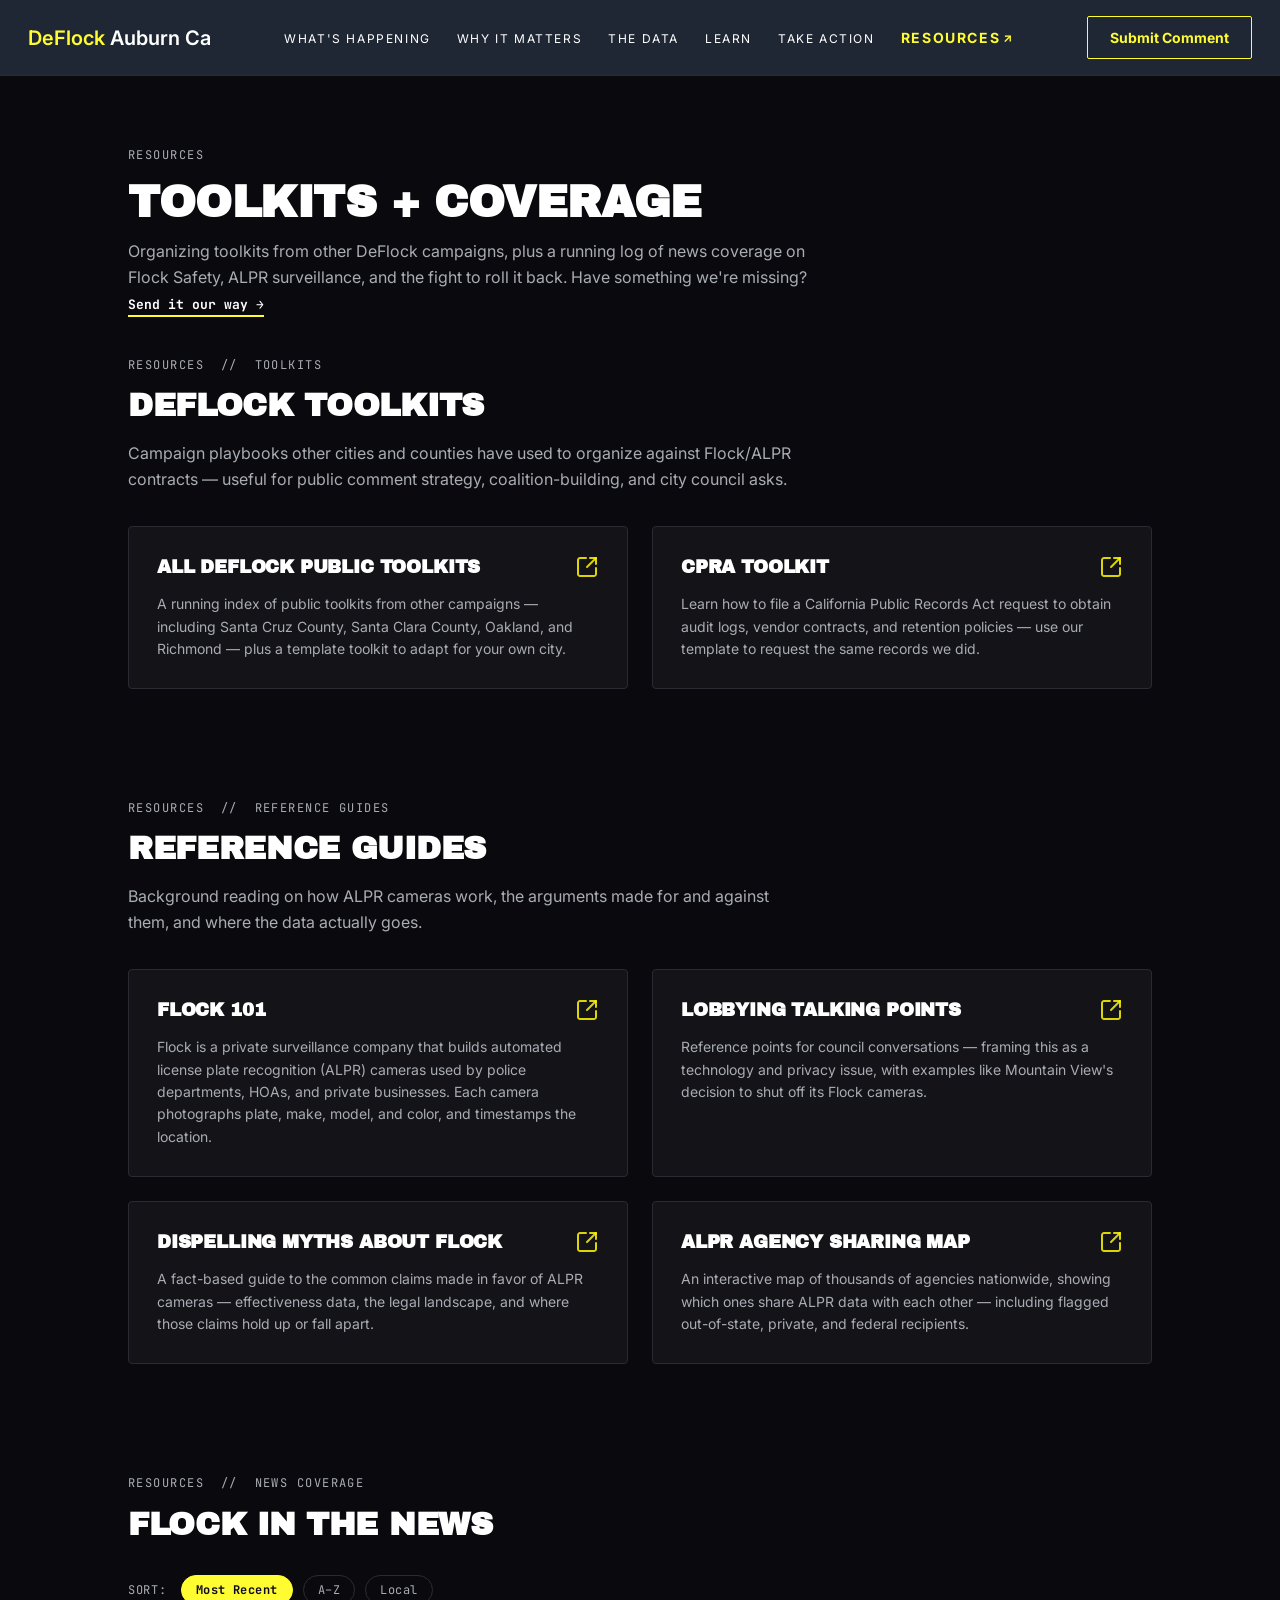
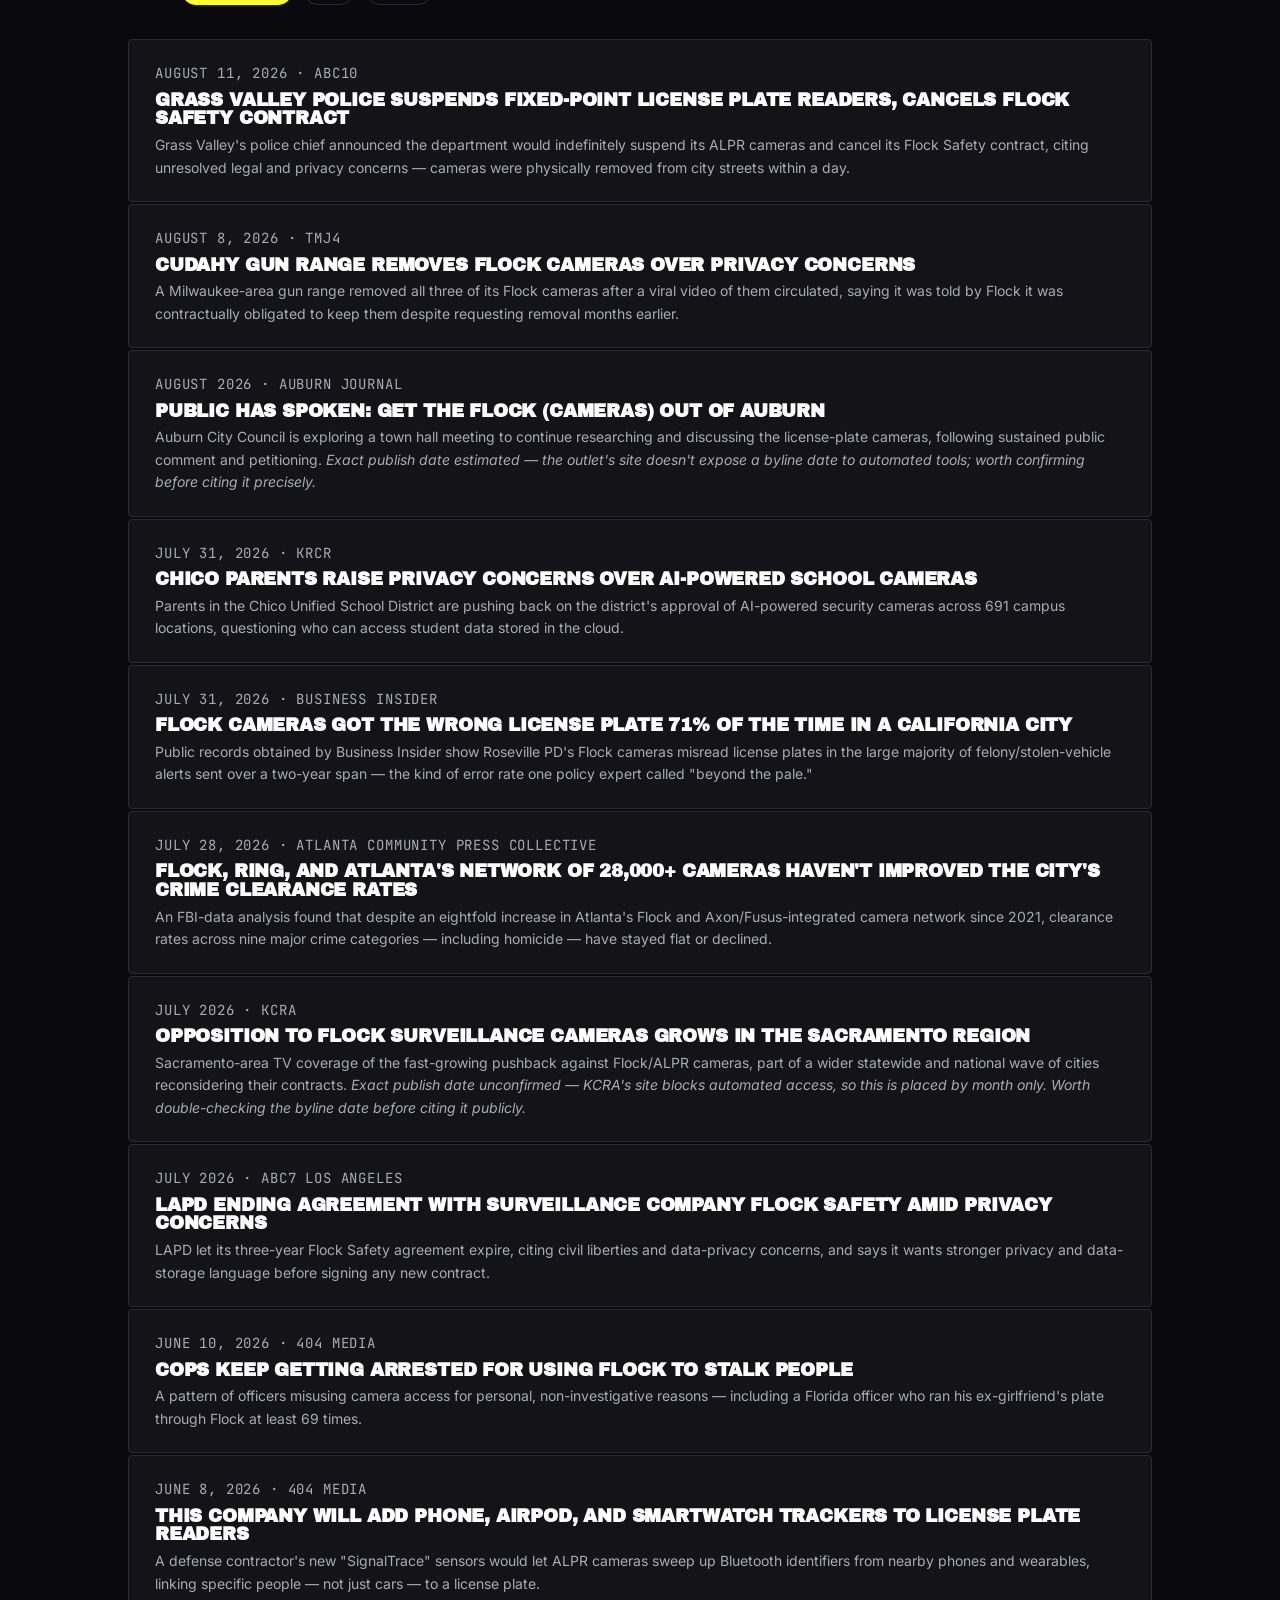
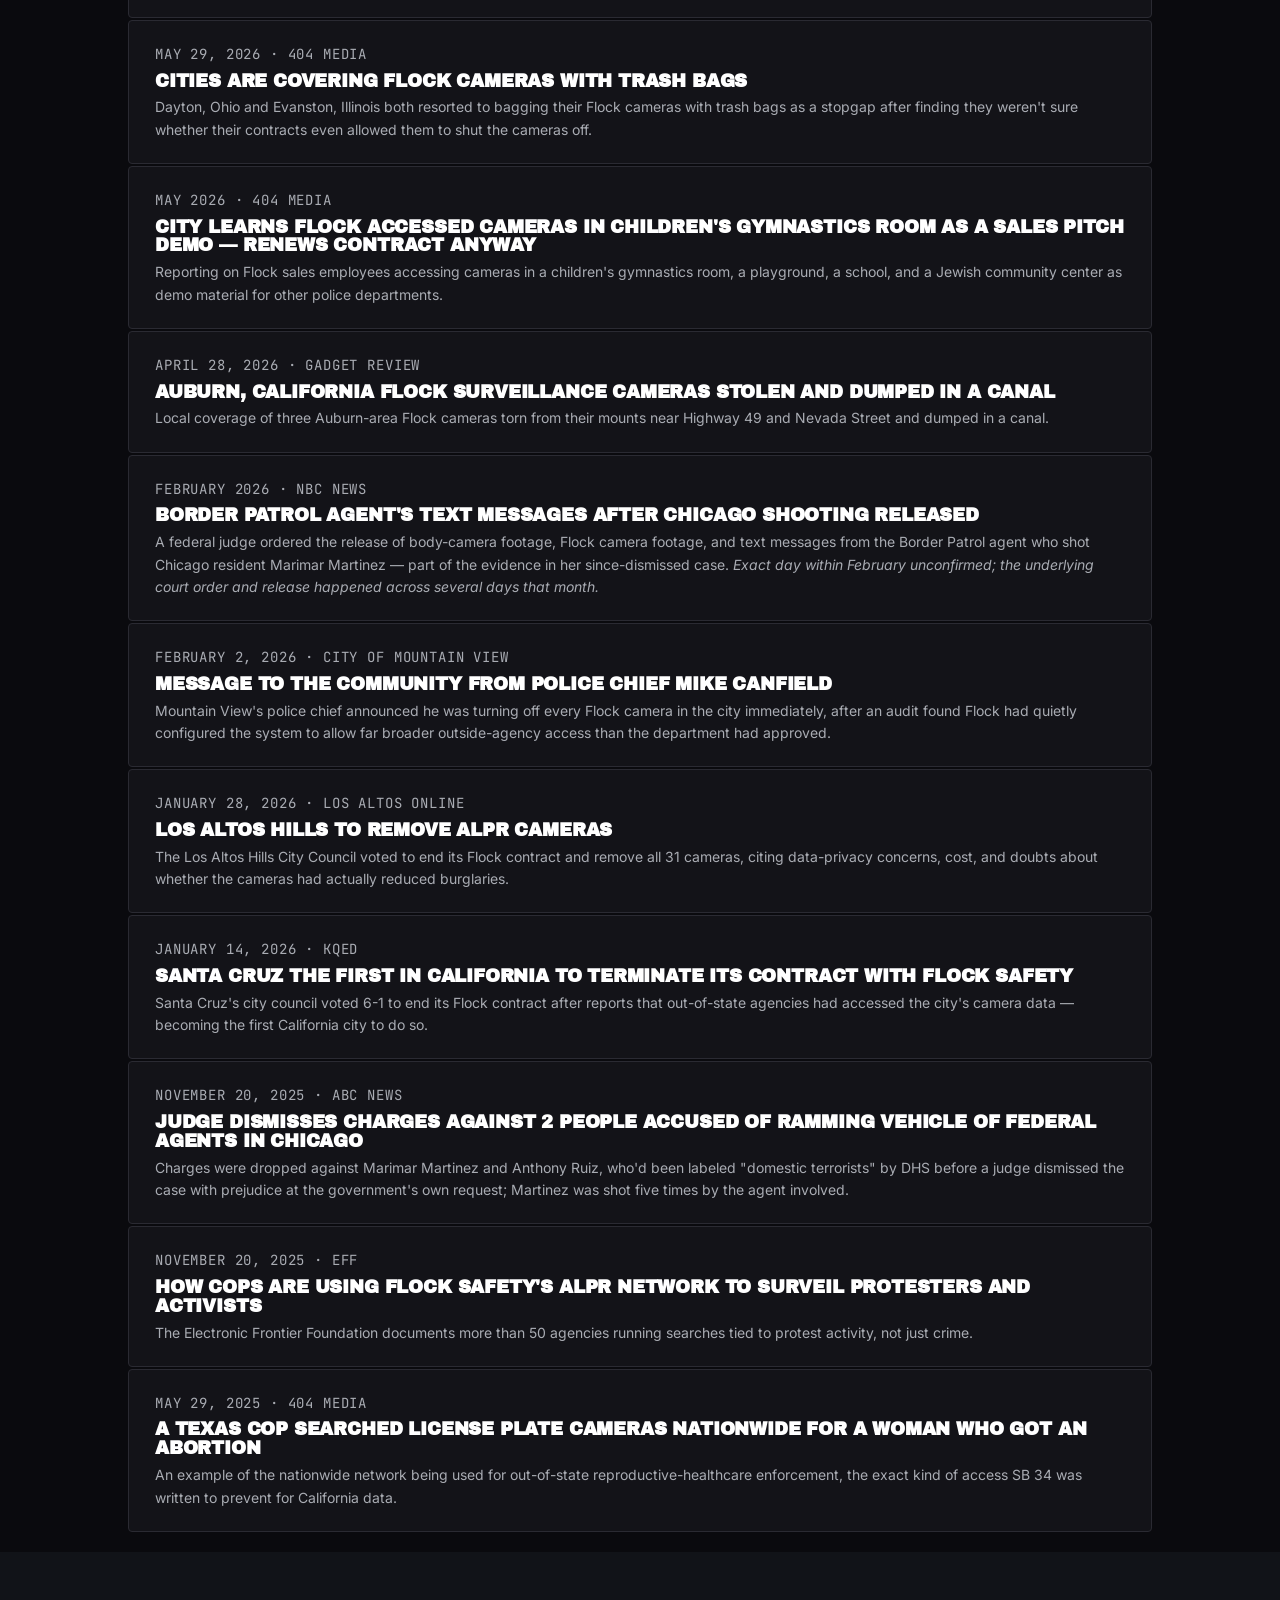
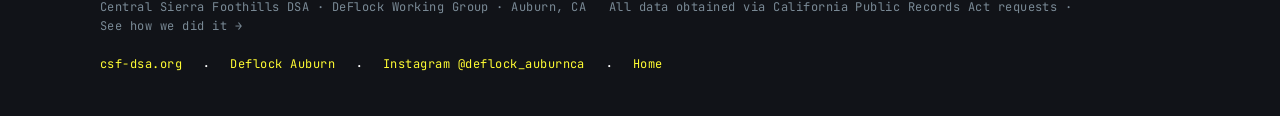
==== resources.html @ 529b83ae "Add local news sorting button and update news cards" ====
<!DOCTYPE html>
<html lang="en">
<head>
<meta charset="UTF-8">
<meta name="viewport" content="width=device-width, initial-scale=1.0">
<title>Resources — DeFlock Auburn Ca</title>
<meta name="description" content="Toolkits for organizing against Flock/ALPR surveillance, plus a running archive of news coverage — local to Auburn/Placer County and national.">
<link rel="icon" type="image/svg+xml" href="favicon.svg">
<link rel="preconnect" href="https://fonts.googleapis.com">
<link rel="preconnect" href="https://fonts.gstatic.com" crossorigin>
<link href="https://fonts.googleapis.com/css2?family=Archivo+Black&family=Inter:wght@400;500;600;700;900&family=JetBrains+Mono:wght@400;500;700&display=swap" rel="stylesheet">
<link rel="stylesheet" href="style.css">
</head>
<body>

<!-- STICKY NAV -->
<header class="topbar">
  <div class="topbar-inner">
    <a href="index.html" class="brand"><span class="brand-yellow">DeFlock</span> Auburn Ca</a>
    <nav class="topnav" id="site-nav">
      <a href="index.html#whats-happening">What's Happening</a>
      <a href="index.html#why-it-matters">Why It Matters</a>
      <a href="index.html#the-data">The Data</a>
      <a href="index.html#learn">Learn</a>
      <a href="index.html#take-action">Take Action</a>
      <a href="resources.html" class="topnav-page-link active">Resources <span class="nav-arrow" aria-hidden="true">&#8599;</span></a>
    </nav>
    <div class="topbar-actions">
      <a href="index.html#submit-comment" class="btn btn-outline-yellow">Submit Comment</a>
      <button class="nav-toggle" id="nav-toggle" aria-label="Toggle navigation menu" aria-expanded="false" aria-controls="site-nav">
        <span></span><span></span><span></span>
      </button>
    </div>
  </div>
</header>

<!-- PAGE HEADER -->
<section class="page-header">
  <p class="eyebrow">RESOURCES</p>
  <h1>TOOLKITS + COVERAGE</h1>
  <p class="lede">Organizing toolkits from other DeFlock campaigns, plus a running log of news coverage on Flock Safety, ALPR surveillance, and the fight to roll it back. Have something we're missing? <a href="mailto:DeflockAuburnCA@proton.me" class="link-arrow">Send it our way &rarr;</a></p>
</section>

<!-- TOOLKITS -->
<section class="section" style="padding-top: 20px;" id="toolkits">
  <p class="eyebrow">RESOURCES &nbsp;//&nbsp; TOOLKITS</p>
  <h2>DEFLOCK TOOLKITS</h2>
  <p class="lede">Campaign playbooks other cities and counties have used to organize against Flock/ALPR contracts — useful for public comment strategy, coalition-building, and city council asks.</p>

  <div class="learn-grid" style="margin-top: 34px;">
    <a href="https://docs.google.com/document/d/1ba4Vsud2EDi17-O5CgQa_0R5o3Hh6QAXOCzHERwVktU/edit?tab=t.0#heading=h.xmduc0gomyhf" class="learn-card" target="_blank" rel="noopener noreferrer">
      <div class="learn-card-top">
        <h3>ALL DEFLOCK PUBLIC TOOLKITS</h3>
        <img src="icons/square-arrow-out-up-right.svg" alt="" class="learn-icon" aria-hidden="true">
      </div>
      <p>A running index of public toolkits from other campaigns — including Santa Cruz County, Santa Clara County, Oakland, and Richmond — plus a template toolkit to adapt for your own city.</p>
    </a>
    <a href="https://deflocknc.com/cpra.html" class="learn-card" target="_blank" rel="noopener noreferrer">
      <div class="learn-card-top">
        <h3>CPRA TOOLKIT</h3>
        <img src="icons/square-arrow-out-up-right.svg" alt="" class="learn-icon" aria-hidden="true">
      </div>
      <p>Learn how to file a California Public Records Act request to obtain audit logs, vendor contracts, and retention policies — use our template to request the same records we did.</p>
    </a>
  </div>
</section>

<!-- REFERENCE GUIDES -->
<section class="section" id="reference-guides">
  <p class="eyebrow">RESOURCES &nbsp;//&nbsp; REFERENCE GUIDES</p>
  <h2>REFERENCE GUIDES</h2>
  <p class="lede">Background reading on how ALPR cameras work, the arguments made for and against them, and where the data actually goes.</p>

  <div class="learn-grid" style="margin-top: 34px;">
    <a href="https://deflocknc.com/flock-101.html" class="learn-card" target="_blank" rel="noopener noreferrer">
      <div class="learn-card-top">
        <h3>FLOCK 101</h3>
        <img src="icons/square-arrow-out-up-right.svg" alt="" class="learn-icon" aria-hidden="true">
      </div>
      <p>Flock is a private surveillance company that builds automated license plate recognition (ALPR) cameras used by police departments, HOAs, and private businesses. Each camera photographs plate, make, model, and color, and timestamps the location.</p>
    </a>
    <a href="https://docs.google.com/document/d/18m84RxwxFlRD5t-_wGC9uUbjOfOPj7m-Kw6R0d8l0PM/edit?tab=t.0" class="learn-card" target="_blank" rel="noopener noreferrer">
      <div class="learn-card-top">
        <h3>LOBBYING TALKING POINTS</h3>
        <img src="icons/square-arrow-out-up-right.svg" alt="" class="learn-icon" aria-hidden="true">
      </div>
      <p>Reference points for council conversations — framing this as a technology and privacy issue, with examples like Mountain View's decision to shut off its Flock cameras.</p>
    </a>
    <a href="https://docs.google.com/document/d/1LL6C35ifPVJr61sia_OAAY_zNtBu7ZIO0Gc2OhFJLdI/edit?usp=sharing" class="learn-card" target="_blank" rel="noopener noreferrer">
      <div class="learn-card-top">
        <h3>DISPELLING MYTHS ABOUT FLOCK</h3>
        <img src="icons/square-arrow-out-up-right.svg" alt="" class="learn-icon" aria-hidden="true">
      </div>
      <p>A fact-based guide to the common claims made in favor of ALPR cameras — effectiveness data, the legal landscape, and where those claims hold up or fall apart.</p>
    </a>
    <a href="https://none-below.github.io/sm-alpr/sharing_map.html" class="learn-card" target="_blank" rel="noopener noreferrer">
      <div class="learn-card-top">
        <h3>ALPR AGENCY SHARING MAP</h3>
        <img src="icons/square-arrow-out-up-right.svg" alt="" class="learn-icon" aria-hidden="true">
      </div>
      <p>An interactive map of thousands of agencies nationwide, showing which ones share ALPR data with each other — including flagged out-of-state, private, and federal recipients.</p>
    </a>
  </div>
</section>

<!-- NEWS GRID -->
<section class="section" id="news">
  <p class="eyebrow">RESOURCES &nbsp;//&nbsp; NEWS COVERAGE</p>
  <h2>FLOCK IN THE NEWS</h2>
  <!--
    TEMPLATE FOR A NEW ENTRY — copy this block, fill it in, and paste it
    anywhere in the grid (order doesn't matter, sorting is automatic):

    <a class="news-card" data-date="YYYY-MM-DD" href="[ARTICLE URL]" target="_blank" rel="noopener noreferrer">
      <p class="news-meta">[MONTH DAY, YEAR] &middot; [OUTLET NAME]</p>
      <h3>[HEADLINE]</h3>
      <p>[One or two sentence, plain-language summary of the story.]</p>
    </a>

    data-date must be a real, verifiable publish date in YYYY-MM-DD format —
    it drives the "Most recent" sort. If you can't confirm the exact day,
    use the 1st of the month as a placeholder (e.g. "2026-07-01") and note
    that in the summary text.
  -->

  <div class="news-sort" role="group" aria-label="Sort news coverage">
    <span class="news-sort-label">Sort:</span>
    <button type="button" class="news-sort-btn active" data-sort="recent">Most Recent</button>
    <button type="button" class="news-sort-btn" data-sort="alpha">A–Z</button>
    <button type="button" class="news-sort-btn" data-sort="local">Local</button>
  </div>

  <div class="news-grid" id="news-grid">

    <a class="news-card" data-date="2026-08-11" data-local-order="2" href="https://www.abc10.com/article/news/local/grass-valley-nevada-city/grass-valley-police-suspends-fixed-point-license-plate-readers-cancels-flock-safety-contract/103-7ab28d89-950f-4edb-89da-4b2f5f158007" target="_blank" rel="noopener noreferrer">
      <p class="news-meta">August 11, 2026 &middot; ABC10</p>
      <h3>Grass Valley police suspends fixed-point license plate readers, cancels Flock Safety contract</h3>
      <p>Grass Valley's police chief announced the department would indefinitely suspend its ALPR cameras and cancel its Flock Safety contract, citing unresolved legal and privacy concerns — cameras were physically removed from city streets within a day.</p>
    </a>

    <a class="news-card" data-date="2026-08-08" href="https://www.tmj4.com/news/local-news/in-your-community/milwaukee-county/cudahy-gun-range-removes-flock-cameras-over-privacy-concerns" target="_blank" rel="noopener noreferrer">
      <p class="news-meta">August 8, 2026 &middot; TMJ4</p>
      <h3>Cudahy gun range removes Flock cameras over privacy concerns</h3>
      <p>A Milwaukee-area gun range removed all three of its Flock cameras after a viral video of them circulated, saying it was told by Flock it was contractually obligated to keep them despite requesting removal months earlier.</p>
    </a>

    <a class="news-card" data-date="2026-08-13" data-local-order="1" href="https://goldmountaincanews.com/news/372236/public-has-spoken-get-the-flock-cameras-out-of-auburn/" target="_blank" rel="noopener noreferrer">
      <p class="news-meta">August 2026 &middot; Auburn Journal</p>
      <h3>Public has spoken: Get the Flock (cameras) out of Auburn</h3>
      <p>Auburn City Council is exploring a town hall meeting to continue researching and discussing the license-plate cameras, following sustained public comment and petitioning. <em>Exact publish date estimated — the outlet's site doesn't expose a byline date to automated tools; worth confirming before citing it precisely.</em></p>
    </a>

    <a class="news-card" data-date="2026-07-31" href="https://krcrtv.com/news/local/cusd-approval-of-ai-cameras" target="_blank" rel="noopener noreferrer">
      <p class="news-meta">July 31, 2026 &middot; KRCR</p>
      <h3>Chico parents raise privacy concerns over AI-powered school cameras</h3>
      <p>Parents in the Chico Unified School District are pushing back on the district's approval of AI-powered security cameras across 691 campus locations, questioning who can access student data stored in the cloud.</p>
    </a>

    <a class="news-card" data-date="2026-07-31" data-local-order="3" href="https://www.businessinsider.com/flock-camera-misread-license-plate-reader-california-roseville-police-2026-7" target="_blank" rel="noopener noreferrer">
      <p class="news-meta">July 31, 2026 &middot; Business Insider</p>
      <h3>Flock cameras got the wrong license plate 71% of the time in a California city</h3>
      <p>Public records obtained by Business Insider show Roseville PD's Flock cameras misread license plates in the large majority of felony/stolen-vehicle alerts sent over a two-year span — the kind of error rate one policy expert called "beyond the pale."</p>
    </a>

    <a class="news-card" data-date="2026-07-28" href="https://atlpresscollective.com/2026/07/28/flock-cameras-atlanta-clearance-rates/" target="_blank" rel="noopener noreferrer">
      <p class="news-meta">July 28, 2026 &middot; Atlanta Community Press Collective</p>
      <h3>Flock, Ring, and Atlanta's network of 28,000+ cameras haven't improved the city's crime clearance rates</h3>
      <p>An FBI-data analysis found that despite an eightfold increase in Atlanta's Flock and Axon/Fusus-integrated camera network since 2021, clearance rates across nine major crime categories — including homicide — have stayed flat or declined.</p>
    </a>

    <a class="news-card" data-date="2026-07-01" href="https://www.kcra.com/article/flock-surveillance-cameras-opposition/73305491" target="_blank" rel="noopener noreferrer">
      <p class="news-meta">July 2026 &middot; KCRA</p>
      <h3>Opposition to Flock surveillance cameras grows in the Sacramento region</h3>
      <p>Sacramento-area TV coverage of the fast-growing pushback against Flock/ALPR cameras, part of a wider statewide and national wave of cities reconsidering their contracts. <em>Exact publish date unconfirmed — KCRA's site blocks automated access, so this is placed by month only. Worth double-checking the byline date before citing it publicly.</em></p>
    </a>

    <a class="news-card" data-date="2026-07-11" href="https://abc7.com/post/lapd-ending-agreement-surveillance-company-flock-safety/19483200/" target="_blank" rel="noopener noreferrer">
      <p class="news-meta">July 2026 &middot; ABC7 Los Angeles</p>
      <h3>LAPD ending agreement with surveillance company Flock Safety amid privacy concerns</h3>
      <p>LAPD let its three-year Flock Safety agreement expire, citing civil liberties and data-privacy concerns, and says it wants stronger privacy and data-storage language before signing any new contract.</p>
    </a>

    <a class="news-card" data-date="2026-06-10" href="https://www.404media.co/cops-keep-getting-arrested-for-using-flock-to-stalk-people" target="_blank" rel="noopener noreferrer">
      <p class="news-meta">June 10, 2026 &middot; 404 Media</p>
      <h3>Cops keep getting arrested for using Flock to stalk people</h3>
      <p>A pattern of officers misusing camera access for personal, non-investigative reasons — including a Florida officer who ran his ex-girlfriend's plate through Flock at least 69 times.</p>
    </a>

    <a class="news-card" data-date="2026-06-08" href="https://www.404media.co/this-company-will-add-phone-airpod-and-smartwatch-trackers-to-license-plate-readers/" target="_blank" rel="noopener noreferrer">
      <p class="news-meta">June 8, 2026 &middot; 404 Media</p>
      <h3>This company will add phone, AirPod, and smartwatch trackers to license plate readers</h3>
      <p>A defense contractor's new "SignalTrace" sensors would let ALPR cameras sweep up Bluetooth identifiers from nearby phones and wearables, linking specific people — not just cars — to a license plate.</p>
    </a>

    <a class="news-card" data-date="2026-05-29" href="https://www.404media.co/cities-are-covering-flock-cameras-with-trash-bags/" target="_blank" rel="noopener noreferrer">
      <p class="news-meta">May 29, 2026 &middot; 404 Media</p>
      <h3>Cities are covering Flock cameras with trash bags</h3>
      <p>Dayton, Ohio and Evanston, Illinois both resorted to bagging their Flock cameras with trash bags as a stopgap after finding they weren't sure whether their contracts even allowed them to shut the cameras off.</p>
    </a>

    <a class="news-card" data-date="2026-05-01" href="https://www.404media.co/city-learns-flock-accessed-cameras-in-childrens-gymnastics-room-as-a-sales-pitch-demo-renews-contract-anyway" target="_blank" rel="noopener noreferrer">
      <p class="news-meta">May 2026 &middot; 404 Media</p>
      <h3>City learns Flock accessed cameras in children's gymnastics room as a sales pitch demo — renews contract anyway</h3>
      <p>Reporting on Flock sales employees accessing cameras in a children's gymnastics room, a playground, a school, and a Jewish community center as demo material for other police departments.</p>
    </a>

    <a class="news-card" data-date="2026-04-28" href="https://www.gadgetreview.com/auburn-california-flock-surveillance-cameras-stolen-and-dumped-in-a-canal" target="_blank" rel="noopener noreferrer">
      <p class="news-meta">April 28, 2026 &middot; Gadget Review</p>
      <h3>Auburn, California Flock surveillance cameras stolen and dumped in a canal</h3>
      <p>Local coverage of three Auburn-area Flock cameras torn from their mounts near Highway 49 and Nevada Street and dumped in a canal.</p>
    </a>

    <a class="news-card" data-date="2026-02-11" href="https://www.nbcnews.com/news/us-news/border-patrol-marimar-martinez-shooting-chicago-text-message-release-rcna257765" target="_blank" rel="noopener noreferrer">
      <p class="news-meta">February 2026 &middot; NBC News</p>
      <h3>Border Patrol agent's text messages after Chicago shooting released</h3>
      <p>A federal judge ordered the release of body-camera footage, Flock camera footage, and text messages from the Border Patrol agent who shot Chicago resident Marimar Martinez — part of the evidence in her since-dismissed case. <em>Exact day within February unconfirmed; the underlying court order and release happened across several days that month.</em></p>
    </a>

    <a class="news-card" data-date="2026-02-02" href="https://www.mountainview.gov/Home/Components/News/News/1205/284" target="_blank" rel="noopener noreferrer">
      <p class="news-meta">February 2, 2026 &middot; City of Mountain View</p>
      <h3>Message to the Community from Police Chief Mike Canfield</h3>
      <p>Mountain View's police chief announced he was turning off every Flock camera in the city immediately, after an audit found Flock had quietly configured the system to allow far broader outside-agency access than the department had approved.</p>
    </a>

    <a class="news-card" data-date="2026-01-28" href="https://www.losaltosonline.com/news/los-altos-hills-to-remove-alpr-cameras/article_59f90aa8-14c1-4309-9f7f-12d16c649d9e.html" target="_blank" rel="noopener noreferrer">
      <p class="news-meta">January 28, 2026 &middot; Los Altos Online</p>
      <h3>Los Altos Hills to remove ALPR cameras</h3>
      <p>The Los Altos Hills City Council voted to end its Flock contract and remove all 31 cameras, citing data-privacy concerns, cost, and doubts about whether the cameras had actually reduced burglaries.</p>
    </a>

    <a class="news-card" data-date="2026-01-14" href="https://www.kqed.org/news/12069705/santa-cruz-the-first-in-california-to-terminate-its-contract-with-flock-safety" target="_blank" rel="noopener noreferrer">
      <p class="news-meta">January 14, 2026 &middot; KQED</p>
      <h3>Santa Cruz the first in California to terminate its contract with Flock Safety</h3>
      <p>Santa Cruz's city council voted 6-1 to end its Flock contract after reports that out-of-state agencies had accessed the city's camera data — becoming the first California city to do so.</p>
    </a>

    <a class="news-card" data-date="2025-11-20" href="https://abcnews.com/US/doj-drops-charges-2-people-accused-ramming-vehicles/story?id=127714651" target="_blank" rel="noopener noreferrer">
      <p class="news-meta">November 20, 2025 &middot; ABC News</p>
      <h3>Judge dismisses charges against 2 people accused of ramming vehicle of federal agents in Chicago</h3>
      <p>Charges were dropped against Marimar Martinez and Anthony Ruiz, who'd been labeled "domestic terrorists" by DHS before a judge dismissed the case with prejudice at the government's own request; Martinez was shot five times by the agent involved.</p>
    </a>

    <a class="news-card" data-date="2025-11-20" href="https://www.eff.org/deeplinks/2025/11/how-cops-are-using-flock-safetys-alpr-network-surveil-protesters-and-activists" target="_blank" rel="noopener noreferrer">
      <p class="news-meta">November 20, 2025 &middot; EFF</p>
      <h3>How cops are using Flock Safety's ALPR network to surveil protesters and activists</h3>
      <p>The Electronic Frontier Foundation documents more than 50 agencies running searches tied to protest activity, not just crime.</p>
    </a>

    <a class="news-card" data-date="2025-05-29" href="https://www.404media.co/a-texas-cop-searched-license-plate-cameras-nationwide-for-a-woman-who-got-an-abortion" target="_blank" rel="noopener noreferrer">
      <p class="news-meta">May 29, 2025 &middot; 404 Media</p>
      <h3>A Texas cop searched license plate cameras nationwide for a woman who got an abortion</h3>
      <p>An example of the nationwide network being used for out-of-state reproductive-healthcare enforcement, the exact kind of access SB 34 was written to prevent for California data.</p>
    </a>

  </div>
</section>

<!-- FOOTER -->
<footer class="site-footer">
  <div class="footer-inner">
    <p class="footer-copy">Central Sierra Foothills DSA · DeFlock Working Group · Auburn, CA&nbsp;&nbsp; All data obtained via California Public Records Act requests ·<br> <a href="https://deflocknc.com/cpra.html">See how we did it &rarr;</a></p>
    <div class="footer-links">
      <a href="https://csf-dsa.org/">csf-dsa.org</a> · <a href="mailto:DeflockAuburnCA@proton.me">Deflock Auburn</a> · 
      <a href="https://www.instagram.com/deflock_auburnca/">Instagram @deflock_auburnca</a> · 
      <a href="index.html">Home</a>
    </div>
  </div>
</footer>

<script src="script.js"></script>
  <!-- Default Statcounter code for deflock auburn http://www.deflockauburnca.com
-->
<script type="text/javascript">
var sc_project=13338303; 
var sc_invisible=1; 
var sc_security="75b6b3c3"; 
</script>
<script type="text/javascript"
src="https://www.statcounter.com/counter/counter.js" async></script>
<noscript><div class="statcounter"><a title="Web Analytics"
href="https://statcounter.com/" target="_blank"><img class="statcounter"
src="https://c.statcounter.com/13338303/0/75b6b3c3/1/" alt="Web Analytics"
referrerPolicy="no-referrer-when-downgrade"></a></div></noscript>
<!-- End of Statcounter Code -->
</body>
</html>
---- style.css ----
:root {
  --black: #0A0A0E;
  --card-black: #131318;
  --card-black-2: #1A1A21;
  --yellow: #FFFC32;
  --yellow-circle: rgba(255, 252, 50, 0.85);
  --purple: #4B2FEB;
  --violet: #480BFE;
  --white: #FFFFFF;
  --gray-text: #A9ACB3;
  --light-bg: #F5F4EF;
  --line-dark: #2A2A32;
  --font-display: 'Archivo Black', 'Arial Black', sans-serif;
  --font-body: 'Inter', 'Helvetica Neue', Arial, sans-serif;
  --font-mono: 'JetBrains Mono', 'SFMono-Regular', Consolas, monospace;
}

* { box-sizing: border-box; }
html { scroll-behavior: smooth; }
body {
  margin: 0;
  font-family: var(--font-body);
  background: var(--black);
  color: var(--white);
  -webkit-font-smoothing: antialiased;
}
h1, h2, h3 { margin: 0; font-family: var(--font-display); text-transform: uppercase; line-height: 1.05; letter-spacing: -0.01em; }
p { margin: 0; line-height: 1.6; }
a { color: inherit; text-decoration: none; }
ul, ol { margin: 0; padding: 0; list-style: none; }
button { font-family: inherit; cursor: pointer; border: none; }

.eyebrow {
  font-family: var(--font-mono);
  font-size: 12px;
  letter-spacing: .12em;
  color: var(--gray-text);
  margin-bottom: 14px;
}
.eyebrow.light { color: #C9C6FF; }
.whitebg {background: var(--white)}
.section.whitebg { padding-bottom: 40px; max-width: none; }

.light-h { color: var(--white); }
.yellow-h { color: var(--black); background: var(--yellow); display: inline-block; padding: 2px 10px; }

.btn {
  display: inline-block;
  padding: 14px 26px;
  font-family: var(--font-mono);
  font-size: 13px;
  font-weight: 700;
  letter-spacing: .04em;
  text-transform: uppercase;
  border-radius: 2px;
  transition: transform .15s ease, background .15s ease;
}
.btn:hover { transform: translateY(-1px); }
.btn-yellow { background: var(--yellow); color: var(--black); }
.btn-yellow:hover { background: #E8E200; }
.btn-outline-yellow {
  background: transparent;
  border: 1px solid var(--yellow);
  color: var(--yellow);
  font-family: var(--font-body);
  font-weight: 700;
  font-size: 14px;
  text-transform: none;
  letter-spacing: normal;
  padding: 12px 22px;
}
.btn-outline-yellow:hover { background: rgba(255,247,4,.08); }
.btn-dark { background: var(--black); color: var(--yellow); }
.btn-dark-on-purple { background: var(--white); color: var(--black); }
.btn-sm { padding: 9px 18px; font-size: 12px; }
.btn-lg { padding: 17px 32px; font-size: 14px; }
.btn-hero {
  font-family: var(--font-body);
  font-weight: 900;
  font-size: 14px;
  text-transform: none;
  letter-spacing: normal;
  padding: 17px 32px;
}

.link-arrow {
  font-family: var(--font-mono);
  font-size: 13px;
  font-weight: 700;
  color: var(--white);
  border-bottom: 2px solid var(--yellow);
  padding-bottom: 2px;
}
.link-arrow.light { color: var(--white); }
.link-secondary {
  font-family: var(--font-body);
  font-weight: 400;
  font-size: 14px;
  color: var(--white);
}

/* ============ NAV ============ */
.topbar {
  position: sticky;
  top: 0;
  z-index: 100;
  background: #1F2734;
  backdrop-filter: blur(8px);
  border-bottom: 1px solid var(--line-dark);
}
.topbar-inner {
  max-width: 1280px;
  margin: 0 auto;
  padding: 16px 28px;
  display: flex;
  align-items: center;
  justify-content: space-between;
  gap: 24px;
}
.brand {
  font-family: var(--font-body);
  font-weight: 600;
  font-size: 20px;
  text-transform: none;
  color: var(--white);
}
.brand-yellow { color: var(--yellow); }
.topbar-actions { display: flex; align-items: center; gap: 16px; }
.topnav { display: flex; gap: 26px; align-items: flex-end; }
.topnav a {
  color: var(--white);
  font-family: var(--font-body);
  font-size: 12px;
  font-style: normal;
  font-weight: 400;
  line-height: normal;
  letter-spacing: 1.6px;
  text-transform: uppercase;
}
.topnav a:hover { color: var(--yellow); }
.topnav a.active { color: var(--yellow); }
.topnav a.topnav-page-link {
  font-size: 14px;
  font-weight: 700;
  display: inline-flex;
  align-items: center;
  gap: 3px;
}
.nav-arrow { font-size: 12px; }

.nav-toggle {
  display: none;
  flex-direction: column;
  justify-content: center;
  align-items: center;
  gap: 5px;
  width: 30px;
  height: 30px;
  background: transparent;
}
.nav-toggle span {
  display: block;
  width: 100%;
  height: 2px;
  background: var(--white);
  border-radius: 2px;
  transition: transform .2s ease, opacity .2s ease;
}
.nav-toggle[aria-expanded="true"] span:nth-child(1) { transform: translateY(7px) rotate(45deg); }
.nav-toggle[aria-expanded="true"] span:nth-child(2) { opacity: 0; }
.nav-toggle[aria-expanded="true"] span:nth-child(3) { transform: translateY(-7px) rotate(-45deg); }

/* ============ HERO ============ */
.hero {
  position: relative;
  padding: 90px 0 130px;
  background: #0C0B26;
  overflow: hidden;
}
.hero-inner { position: relative; z-index: 1; max-width: 1080px; margin: 0 auto; padding: 0 28px; }
.hero-eyebrow {
  font-family: var(--font-body);
  font-weight: 700;
  font-size: 19px;
  color: var(--white);
  margin-bottom: 22px;
}
.hero h1 {
  font-family: var(--font-body);
  font-size: 72px;
  font-style: normal;
  font-weight: 900;
  line-height: 115%;
  text-transform: none;
  color: var(--white);
  margin-bottom: 26px;
  max-width: 780px;
}
.hero h1 .hl { color: var(--yellow); }
.hero-sub { font-family: var(--font-body); font-weight: 400; font-size: 18px; color: #D7D9E0; max-width: 680px; margin-bottom: 34px; line-height: 1.55; }
.hero-actions { display: flex; align-items: center; gap: 26px; flex-wrap: wrap; }

/* Container styling for the trigger text */
.law-tooltip-container {
  position: relative;
  display: inline-block;
  color: #ffffff; /* color */
  font-weight: 600;
  cursor: help;
  border-bottom: 2px dotted #ffffff;
}

/* Tooltip bubble styling */
.law-tooltip-container .law-tooltip-text {
  visibility: hidden;
  position: absolute;
  z-index: 50;
  
  /* Positions the tooltip directly above the text */
  bottom: 140%; 
  left: 50%;
  transform: translateX(-50%) translateY(8px);
  
  /* Modern styling */
  background: rgba(15, 23, 42, 0.95);
  color: #ffffff;
  padding: 10px 14px;
  border-radius: 6px;
  font-size: 0.85rem;
  font-weight: 400;
  box-shadow: 0 4px 6px -1px rgba(0, 0, 0, 0.1), 0 2px 4px -1px rgba(0, 0, 0, 0.06);
  
  /* --- FIXES FOR LONG TEXT AND OFF-SCREEN CLIPPING --- */
  width: 250px;           /* Sets a clean, standard width for the bubble */
  max-width: 85vw;        /* Prevents the bubble from wider than 85% of mobile screens */
  white-space: normal;    /* ALLOWS the text to naturally wrap to multiple lines */
  text-align: center;     /* Keeps multi-line text looking neat and balanced */
  /* -------------------------------------------------- */

  /* Smooth animation transition */
  opacity: 0;
  transition: opacity 0.2s ease-out, transform 0.2s ease-out;
}

/* The pointing arrow beneath the bubble */
.law-tooltip-container .law-tooltip-text::after {
  content: "";
  position: absolute;
  top: 100%;
  left: 50%;
  transform: translateX(-50%);
  border-width: 5px;
  border-style: solid;
  border-color: rgba(15, 23, 42, 0.95) transparent transparent transparent;
}

/* Hover state: Fades in and slides up seamlessly */
.law-tooltip-container:hover .law-tooltip-text, .law-tooltip-container.active .law-tooltip-text {
  visibility: visible;
  opacity: 1;
  transform: translateX(-50%) translateY(0);
}

/* Marquee band: light strip directly below the hero. The dark diagonal
   overlay (::before) and the tilted scrolling text (.marquee-wrap) must
   stay visually parallel at every viewport width. A fixed-pixel height on
   the diagonal would make its angle drift as the container gets wider or
   narrower, while the text's rotate() stays fixed — so the two would only
   line up at one screen width. Instead the diagonal's height is set in vw,
   so height stays a constant proportion of width and its angle holds
   steady at roughly the same -2.4deg as the text, at any screen size. */
.marquee-band {
  background: var(--light-bg);
  position: relative;
  z-index: 2;
  padding: clamp(48px, 6vw, 75px) 0 18px;
  overflow: hidden;
}
.marquee-band::before {
  --diag-h: clamp(90px, 13vw, 190px);
  content: "";
  position: absolute;
  top: calc(-0.53 * var(--diag-h));
  left: 0;
  width: 100%;
  height: var(--diag-h);
  background: #0C0B26;
  clip-path: polygon(0 0, 100% 0, 100% 68%, 0 100%);
  z-index: 0;
}
.marquee-wrap {
  position: relative;
  z-index: 1;
  transform: rotate(-2.4deg);
  overflow: hidden;
  width: 120%;
  margin-left: -10%;
}
.marquee-track {
  display: flex;
  width: max-content;
  animation: marquee-scroll 32s linear infinite;
}
.marquee-item {
  display: flex;
  align-items: center;
  gap: 18px;
  padding-right: 4ch;
  white-space: nowrap;
}
.marquee-chip {
  background: var(--purple);
  color: var(--white);
  font-family: var(--font-mono);
  font-weight: 700;
  font-size: 13px;
  letter-spacing: .08em;
  padding: 8px 8px;
  border-radius: 2px;
}
.marquee-text {
  font-family: var(--font-mono);
  font-weight: 700;
  font-size: 13px;
  letter-spacing: .08em;
  color: var(--gray-text);
}
@keyframes marquee-scroll {
  from { transform: translateX(0); }
  to { transform: translateX(-50%); }
}
@media (prefers-reduced-motion: reduce) {
  .marquee-track { animation: none; }
}

/* ============ SECTIONS (base) ============ */
.section {
  max-width: 1080px;
  margin: 0 auto;
  padding: 90px 28px 20px;
}
.section h2 { font-size: 32px; margin-bottom: 18px; color: var(--white); }
.lede { font-size: 16px; color: var(--gray-text); max-width: 680px; }
.lede.dark-text { color: #4A4A50; }
.citation {
  font-family: var(--font-mono);
  font-size: 11px;
  letter-spacing: .06em;
  color: #6A6D75;
  margin-top: 12px;
}

/* ============ STATS BAR ============ */
.stats-section {
  max-width: none;
  background: var(--light-bg);
  color: var(--black);
  padding: 70px 28px 60px;
}
.stats-section > * { max-width: 1080px; margin-left: auto; margin-right: auto; }
.stats-section .eyebrow { color: #6A6D75; }
.tag-pill {
  display: inline-block;
  background: rgba(75, 47, 235, .1);
  border: 1px solid var(--purple);
  color: var(--purple);
  font-family: var(--font-mono);
  font-size: 11px;
  letter-spacing: .06em;
  padding: 7px 14px;
  border-radius: 20px;
  margin-bottom: 30px;
}
.stats-bar {
  display: grid;
  grid-template-columns: repeat(4, 1fr);
  gap: 2px;
  background: var(--line-dark);
  margin-top: 10px;
}
.stats-bar.dark { margin-top: 30px; }
.stat-box {
  background: var(--card-black);
  padding: 30px 24px;
}
.stat-num {
  display: block;
  font-family: var(--font-mono);
  font-size: 40px;
  font-weight: 700;
  color: var(--yellow);
  margin-bottom: 10px;
}
.stat-label { font-size: 12px; color: var(--gray-text); line-height: 1.5; }

/* ============ WHITE FULL-BLEED SECTIONS ============ */
.section-white {
  max-width: none;
  background: var(--white);
  color: var(--black);
}
.section-white > * { max-width: 1080px; margin-left: auto; margin-right: auto; }
.section-white h2 { color: var(--violet); }
.section-white .eyebrow { color: #6A6D75; }
.eyebrow-dim { color: #B8BAC0; }
.section-white .lede { color: #4A4A50; }

/* ============ WHERE + WHAT TO LOOK FOR ============ */
.where-grid {
  display: grid;
  grid-template-columns: 1.5fr 1fr;
  gap: 0;
  margin-top: 34px;
  align-items: start;
}
.map-embed {
  border-radius: 16px;
  overflow: hidden;
  margin-right: -60px;
  position: relative;
  z-index: 3;
}
.map-embed iframe { display: block; }
.where-side {
  display: flex;
  flex-direction: column;
  align-items: flex-end;
  z-index: 2;
}

.yellow-circle {
  background: var(--yellow-circle);
  color: var(--black);
  border-radius: 50%;
  aspect-ratio: 1;
  width: 240px;
  height: 240px;
  display: flex;
  align-items: center;
  justify-content: center;
  padding: 30px;
  text-align: center;
  transform: translateX(90px) rotate(-6deg);
  opacity: 0;
  transition: transform .7s cubic-bezier(.16,.8,.3,1), opacity .7s ease;
  position: relative;
  z-index: 4;
  margin-right: 10px;
  flex-shrink: 0;
}
.yellow-circle.in-view { transform: translateX(0) rotate(-6deg); opacity: 1; }
.yellow-circle p { font-size: 13px; font-weight: 600; line-height: 1.4; }
.yellow-circle strong { display: block; margin-top: 6px; }
.small-circle { width: 170px; height: 170px; padding: 20px; margin-right: 0; flex-shrink: 0; transform: translateX(90px); }
.small-circle.in-view { transform: translateX(0); }

/* Camera photo: a direct child of the full-bleed white section (not the
   narrow grid column), so the breakout math below resolves against the
   section's own full-viewport width instead of a ~400px column — that
   mismatch was what pushed the image off-screen before. */
.camera-photo-wrap {
  position: sticky;
  top: 120px;
  z-index: 1;
  max-width: none;
  width: 100vw;
  margin-left: calc(-50vw + 50%);
  margin-right: 0;
  margin-top: -100px;
  display: flex;
  justify-content: flex-end;
  padding-right: 0px;
  pointer-events: none;
}
.camera-photo { display: block; width: 600px; max-width: 90vw; height: auto; pointer-events: auto; }

.where-circle-wrap {
  position: relative;
  display: inline-block;
}

/* ============ SEEN IN AUBURN ============ */
.seen-btn {
  display: inline-flex;
  align-items: center;
  gap: 8px;
  position: absolute;
  left: 30px;
  bottom: -10px;
  z-index: 5;
  background: var(--black);
  color: var(--white);
  border: none;
  border-radius: 2px;
  padding: 12px 20px;
  font-family: var(--font-mono);
  font-size: 12px;
  font-weight: 700;
  letter-spacing: .04em;
  text-transform: uppercase;
  cursor: pointer;
  white-space: nowrap;
  box-shadow: 0 4px 14px rgba(0,0,0,.25);
  transition: background .15s ease, transform .15s ease;
}
.seen-btn:hover { background: #26262f; transform: translateY(-1px); }
.seen-btn-icon {
  display: inline-flex;
  align-items: center;
  justify-content: center;
  width: 20px;
  height: 20px;
  border-radius: 50%;
  background: var(--yellow);
  color: var(--black);
  flex-shrink: 0;
}

.modal-overlay {
  position: fixed;
  inset: 0;
  background: rgba(10, 10, 14, 0.82);
  z-index: 100;
  display: flex;
  align-items: center;
  justify-content: center;
  padding: 24px;
}
.modal-overlay[hidden] { display: none; }
.modal-box {
  background: var(--black);
  border: 1px solid var(--line-dark);
  border-radius: 8px;
  width: 100%;
  max-width: 820px;
  max-height: 86vh;
  display: flex;
  flex-direction: column;
  overflow: hidden;
}
.modal-header {
  display: flex;
  align-items: center;
  justify-content: space-between;
  padding: 20px 24px;
  border-bottom: 1px solid var(--line-dark);
  flex-shrink: 0;
}
.modal-header h3 {
  font-family: var(--font-display);
  font-size: 22px;
  color: var(--white);
  margin: 0;
}
.modal-close {
  background: transparent;
  border: none;
  color: var(--gray-text);
  font-size: 28px;
  line-height: 1;
  cursor: pointer;
  padding: 4px 8px;
  transition: color .15s ease;
}
.modal-close:hover { color: var(--yellow); }
.modal-body { padding: 24px; overflow-y: auto; }
.modal-intro { font-size: 14px; color: var(--gray-text); margin-bottom: 20px; }
.modal-intro a { color: #D9D68A; text-decoration: underline; }
.modal-intro a:hover { color: var(--yellow); }

/* Carousel: one slide at a time. .seen-track-wrap clips to the visible
   slide; .seen-track holds all slides in a row and is translated by
   -100% * index. Nav buttons are flex siblings of the track wrapper
   (not absolutely positioned over it), so they stay vertically centered
   regardless of how tall the image + caption end up being — no magic
   pixel offsets to keep in sync at different breakpoints. */
.seen-carousel {
  display: flex;
  align-items: center;
  gap: 14px;
}
.seen-track-wrap {
  flex: 1;
  min-width: 0;
  overflow: hidden;
  border-radius: 8px;
}
.seen-track {
  display: flex;
  transition: transform .35s cubic-bezier(.16,.8,.3,1);
}
.seen-slide {
  flex: 0 0 100%;
  width: 100%;
  box-sizing: border-box;
  margin: 0;
}
.seen-slide-media {
  width: 100%;
  border-radius: 8px;
  overflow: hidden;
  background: var(--card-black);
}
.seen-slide-media img {
  width: 100%;
  height: 420px;
  object-fit: cover;
  display: block;
}
.seen-slide figcaption { margin-top: 16px; }
.seen-slide figcaption h4 {
  font-family: var(--font-body);
  font-size: 17px;
  color: var(--white);
  margin-bottom: 6px;
}
.seen-slide figcaption p { font-size: 13px; color: var(--gray-text); }

.carousel-nav {
  flex-shrink: 0;
  display: flex;
  align-items: center;
  justify-content: center;
  width: 40px;
  height: 40px;
  border-radius: 50%;
  background: var(--card-black);
  border: 1px solid var(--line-dark);
  color: var(--white);
  cursor: pointer;
  transition: background .15s ease, color .15s ease, border-color .15s ease;
}
.carousel-nav:hover { background: var(--yellow); border-color: var(--yellow); color: var(--black); }

.carousel-dots {
  display: flex;
  justify-content: center;
  gap: 8px;
  margin-top: 18px;
}
.carousel-dot {
  width: 8px;
  height: 8px;
  border-radius: 50%;
  background: var(--line-dark);
  border: none;
  padding: 0;
  cursor: pointer;
  transition: background .15s ease, transform .15s ease;
}
.carousel-dot.active { background: var(--yellow); transform: scale(1.2); }

@media (max-width: 640px) {
  .modal-overlay { padding: 0; }
  .modal-box { max-width: 100%; max-height: 100%; height: 100%; border-radius: 0; }
  .seen-slide-media { min-width: 0; }
  .seen-slide-media img { height: 260px; }
  .carousel-nav { width: 34px; height: 34px; }
}

/* ============ THE DATA SECTION ============ */
#the-data {
  max-width: none;
  background: var(--white);
  color: var(--black);
  padding: 90px 28px;
}
#the-data > * {
  max-width: 1080px;
  margin-left: 0;
  margin-right: auto;
}
#the-data .eyebrow {
  color: #6A6D75;
}
#the-data h2 {
  color: var(--purple);
  text-align: left;
}
#the-data > .lede {
  background: rgba(75, 47, 235, 0.08);
  max-width: 860px;
  color: var(--black);
  border-left: 4px solid var(--purple);
  padding: 20px;
  margin-left: 0;
  margin-right: 0;
}
#the-data .stats-bar {
  margin-left: 0;
  margin-right: 0;
}
#the-data .concern-list {
  max-width: 720px;
  margin-left: 0;
  margin-right: 0;
}

/* ============ AUDIT SECTION ============ */
.audit-section {
  padding-top: 30px; padding-bottom: 80px;
}
.audit-heading {
  font-family: var(--font-body);
  font-weight: 600;
  font-size: 30px;
  text-transform: none;
  color: var(--black);
  text-align: left;
  max-width: 760px;
  margin-bottom: 0;
}
.audit-row {
  display: flex;
  align-items: center;
  justify-content: flex-start;
  gap: 32px;
  margin: 40px 0 30px;
  flex-wrap: nowrap;
}
.big-number {
  font-family: var(--font-body);
  font-weight: 900;
  font-size: clamp(48px, 11vw, 140px);
  color: var(--violet);
  line-height: 1;
  text-align: left;
  flex: 1 1 auto;
  min-width: 0;
}
.audit-caption { font-size: 15px; color: #4A4A50; max-width: 720px; }
.audit-caption strong { color: var(--black); display: block; margin-top: 12px; font-family: var(--font-mono); font-size: 14px; }

/* ============ CONCERNS ============ */
.concerns-section { background: #1F2734; max-width: none; padding: 90px 28px; }
.concerns-section > *:not(.concerns-grid) { max-width: 1080px; margin-left: auto; margin-right: auto; }
.concerns-section .eyebrow.light { color: var(--white); }
.concerns-grid {
  max-width: 1080px;
  margin: 36px auto 0;
  display: grid;
  grid-template-columns: 1fr 1fr;
  gap: 2px;
  background: var(--line-dark);
}
.concern-card {
  background: var(--card-black-2);
  padding: 34px;
  border-left: 3px solid var(--yellow);
}
.concern-icon { width: 32px; height: 32px; display: block; margin-bottom: 14px; }
.concern-card h3 {
  font-family: var(--font-body);
  font-weight: 900;
  font-size: 50px;
  line-height: 1.05;
  text-transform: uppercase;
  color: var(--yellow);
  margin-bottom: 14px;
}
.concern-card p { font-size: 14px; color: var(--gray-text); }
.concern-list { margin-top: 14px; display: flex; flex-direction: column; gap: 8px; }
ul.concern-list { max-width: 720px; }
.concern-list li { font-size: 14px; color: var(--gray-text); padding-left: 16px; position: relative; }
ul.concern-list li { font-size: 13px; }
.concern-list li::before { content: "\2022"; position: absolute; left: 0; color: var(--yellow); }
.concern-list a { color: #D9D68A; text-decoration: underline; }
.concern-list a:hover { color: var(--yellow); }
.concern-card .concern-list li { color: #D6D4DA; }
#the-data .concern-list li { color: var(--black); }
#the-data .concern-list li::before { color: var(--purple); }
.more-news-row { max-width: 1080px; margin: 28px auto 0; text-align: right; }

/* ============ WHO'S LOOKING ============ */
.whos-looking { background: var(--light-bg); max-width: none; padding: 90px 28px; color: var(--black); }
.whos-looking > * { max-width: 1080px; margin-left: 0; margin-right: auto; }
.whos-looking .eyebrow { color: #6A6D75; }
.whos-looking .lede { font-size: 13px; max-width: 720px; }
.whos-looking h2 {
  text-align: center;
  color: var(--yellow);
  text-shadow: -1px -1px 0 var(--purple), 1px -1px 0 var(--purple), -1px 1px 0 var(--purple), 1px 1px 0 var(--purple), 0 -1px 0 var(--purple), 0 1px 0 var(--purple), -1px 0 0 var(--purple), 1px 0 0 var(--purple);
}
.table-wrap { margin-top: 30px; }
table { width: 100%; border-collapse: collapse; background: var(--card-black); }
tbody td {
  padding: 20px 18px;
  font-size: 14px;
  color: var(--white);
  border: 1px solid rgba(255,255,255,0.18);
  vertical-align: top;
}
.table-item-label {
  font-size: 13px;
  line-height: 1.5;
  color: var(--white);
  margin-bottom: 10px;
}

.table-item-label a {
text-decoration: underline;
}

.table-item-value {
  font-family: var(--font-mono);
  font-size: 24px;
  font-weight: 700;
  color: var(--yellow);
  line-height: 1.1;
}
tbody tr.ncric-row td {
  background: #070634;
  color: var(--yellow);
  padding: 18px;
  font-weight: 700;
  border: 1px solid rgba(255,255,255,0.18);
}
.ncric-value {
  float: right;
}
.table-source { font-family: var(--font-mono); font-size: 11px; color: #6A6D75; margin-top: 16px; }

/* ============ LEARN ============ */
#learn {
  max-width: none;
  background: #070634;
  padding: 90px 28px;
}
#learn > * {
  max-width: 1080px;
  margin-left: auto;
  margin-right: auto;
}
#learn h2 {
  color: var(--white);
}
#learn .eyebrow {
  color: #ffffff;
}
.learn-grid {
  display: grid;
  grid-template-columns: 1fr 1fr;
  gap: 24px;
  margin-top: 34px;
}
.learn-card {
  display: block;
  background: var(--card-black);
  border: 1px solid var(--line-dark);
  border-radius: 4px;
  padding: 28px;
  transition: border-color .15s ease;
}
.learn-card:hover { border-color: var(--yellow); }
.learn-card-top { display: flex; justify-content: space-between; align-items: center; margin-bottom: 14px; }
.learn-card h3 { font-size: 18px; color: var(--white); }
.learn-icon { color: var(--yellow); font-size: 20px; }
.learn-card p { font-size: 14px; color: var(--gray-text); }

/* ============ CALENDAR ============ */
.calendar-section { background: #0c0745; max-width: none; padding: 90px 28px; }
.calendar-content {
  max-width: 1080px;
  margin: 0 auto;
  display: flex;
  align-items: center;
  gap: 60px;
}
.calendar-text { flex: 1; min-width: 0; }
.calendar-text .lede { margin-bottom: 18px; }
.calendar-section .citation { color: var(--gray-text); margin: 0; }
.calendar-embed {
  flex: 0 0 auto;
  width: 480px;
  max-width: 100%;
  border-radius: 16px;
  overflow: hidden;
  border: 1px solid var(--line-dark);
  margin: 0;
}
.calendar-embed iframe { display: block; width: 100%; }
@media (max-width: 900px) {
  .calendar-content { flex-direction: column; align-items: flex-start; gap: 34px; }
  .calendar-embed { width: 100%; max-width: 480px; }
}

/* ============ NEWS ARCHIVE PAGE ============ */
.page-header {
  max-width: 1080px;
  margin: 0 auto;
  padding: 70px 28px 20px;
}
.page-header h1 { font-size: 44px; color: var(--white); margin-bottom: 14px; }
.news-sort {
  display: flex;
  align-items: center;
  gap: 10px;
  margin-top: 34px;
}
.news-sort-label {
  font-family: var(--font-mono);
  font-size: 12px;
  letter-spacing: .06em;
  text-transform: uppercase;
  color: var(--gray-text);
  margin-right: 4px;
}
.news-sort-btn {
  font-family: var(--font-mono);
  font-size: 12px;
  letter-spacing: .04em;
  color: var(--gray-text);
  background: transparent;
  border: 1px solid var(--line-dark);
  border-radius: 20px;
  padding: 6px 14px;
  cursor: pointer;
  transition: border-color .15s ease, color .15s ease;
}
.news-sort-btn:hover { color: var(--white); border-color: var(--gray-text); }
.news-sort-btn.active { color: #0C0B26; background: var(--yellow); border-color: var(--yellow); font-weight: 700; }
.news-grid {
  margin-top: 16px;
  display: flex;
  flex-direction: column;
  gap: 2px;
  margin-top: 34px;
}
.news-card {
  background: var(--card-black);
  border: 1px solid var(--line-dark);
  border-radius: 4px;
  padding: 22px 26px;
  display: flex;
  flex-direction: column;
  gap: 6px;
  transition: border-color .15s ease;
}
.news-card:hover { border-color: var(--yellow); }
.news-card:hover h3 { color: var(--yellow); }
.news-meta {
  font-family: var(--font-mono);
  font-size: 11px;
  letter-spacing: .06em;
  text-transform: uppercase;
  color: #6A6D75;
}
.news-card h3 { font-size: 18px; color: var(--white); transition: color .15s ease; }
.news-card p { font-size: 14px; color: var(--gray-text); }

/* ============ CTA BANNER ============ */
.cta-banner {
  background: var(--purple);
  padding: 90px 28px;
  text-align: center;
}
.cta-banner h2 { font-size: 38px; color: var(--white); margin-bottom: 18px; }
.cta-banner p { font-size: 15px; color: #E4E1FF; max-width: 520px; margin: 0 auto 34px; }
.cta-actions { display: flex; align-items: center; justify-content: center; gap: 26px; flex-wrap: wrap; }

/* ============ DEMAND ============ */
.demand-section { max-width: none; background: var(--black); padding: 90px 28px; }
.demand-section > p,
.demand-section > h2 { max-width: 1080px; margin-left: 0; margin-right: auto; }
.demand-list { max-width: 1080px; margin: 36px 0 0 0; display: flex; flex-direction: column; gap: 2px; }
.demand-item {
  background: #EFEFEF;
  border-left: 12px solid var(--yellow);
  padding: 26px 30px;
  position: relative;
  padding-left: 50px;
}
.demand-item::before {
  content: "‼";
  position: absolute;
  left: 14px;
  margin-top: 13px;
  transform: translateY(-50%);
  color: var(--purple);
  font-size: 24px;
  font-weight: 700;
  line-height: 1;
}
.demand-item h3 { font-family: var(--font-body); font-size: 17px; line-height:24px; font-weight: 700; text-transform: none; color: var(--purple); margin-bottom: 10px; }
.demand-item p { font-size: 14px; color: #4A4A50; }

/* ============ SCRIPT / DON'T KNOW WHAT TO SAY ============ */
.script-section { max-width: none; background: #0c0745; padding: 90px 28px 50px; text-align: left; }
.script-section > .eyebrow { display: block; width: 100%; text-align: left; }
.script-section > p:first-of-type { max-width: 1080px; margin-left: 0; margin-right: auto; }
.script-section > h2 { max-width: 1080px; margin-left: 0; margin-right: auto; }
.script-section h2 { max-width: 720px; text-align: left; }
.email-section { max-width: none; background: #1F2734; padding: 90px 28px; text-align: left; }
.email-section > .eyebrow { display: block; width: 100%; text-align: left; }
.email-section > p:first-of-type { max-width: 1080px; margin-left: 0; margin-right: auto; }
.email-section > h2 { max-width: 1080px; margin-left: 0; margin-right: auto; }
.email-section > h2 { text-align: left; }
.hl-dark { color: var(--yellow); }
.length-toggle { display: flex; gap: 10px; margin: 30px 0 30px; flex-wrap: wrap; }
.length-btn {
  background: var(--card-black);
  border: 1px solid var(--line-dark);
  color: var(--gray-text);
  font-family: var(--font-mono);
  font-size: 12px;
  letter-spacing: .04em;
  padding: 10px 18px;
  border-radius: 20px;
}
.length-btn.active { background: var(--yellow); color: var(--black); border-color: var(--yellow); }

.script-row { display: flex; gap: 30px; align-items: start; flex-wrap: wrap; }
.script-card {
  background: var(--card-black);
  border: 1px solid var(--line-dark);
  border-radius: 4px;
  padding: 28px;
  flex: 1 1 320px;
}
.script-text { font-size: 15px; color: #D6D4DA; line-height: 1.7; margin-bottom: 22px; }
.meeting-circles {
  display: flex;
  gap: 20px;
  flex-wrap: nowrap;
  justify-content: flex-end;
  flex: 1 1 320px;
}

.meeting-circles .yellow-circle {
  margin: 0;
  display: flex;
  flex-direction: column;
  justify-content: center;
  gap: 12px;
  width: 260px;
  height: 260px;
  padding: 24px;
}
.meeting-circles .yellow-circle p {
  margin: 0;
  font-size: 12px;
  line-height: 1.35;
}
.meeting-circles .circle-link {
  font-size: 11px;
}
.meeting-circle-violet {
  background: rgba(75, 47, 235, 0.85);
  color: var(--white);
  transform: translateX(0) rotate(6deg);
  margin-top: 20px;
}
.meeting-circle-violet.in-view {
  transform: translateX(0) rotate(8deg);
  margin-top: 35px;
  margin-left: -34px;
}
.circle-link {
  display: inline-block;
  font-size: 12px;
  font-weight: 700;
  letter-spacing: .04em;
  text-transform: uppercase;
  color: inherit;
  text-decoration: underline;
  text-decoration-thickness: 1px;
  text-underline-offset: 2px;
}
.circle-link:hover { opacity: 0.9; }

/* ============ SEND EMAIL ============ */
.recipient-chips { display: flex; flex-wrap: wrap; gap: 10px; margin: 26px 0; }
.chip {
  background: var(--card-black);
  border: 1px solid var(--line-dark);
  padding: 8px 16px;
  border-radius: 20px;
  font-size: 13px;
  color: var(--white);
}
.email-card {
  background: var(--card-black);
  border: 1px solid var(--line-dark);
  border-radius: 4px;
  padding: 26px;
}
.email-text {
  font-family: var(--font-mono);
  font-size: 13px;
  color: #D6D4DA;
  white-space: pre-wrap;
  line-height: 1.7;
  margin: 0 0 20px;
}

/* ============ MAILING LIST ============ */
.mailing-section { max-width: none; background: #1F2734; padding: 90px 28px; text-align: left; }
.mailing-section > * { max-width: 640px; margin-left: 0; }
.mailing-section .lede { margin-bottom: 30px; }
.light-text { color: var(--gray-text); }
.mailing-form { display: flex; gap: 14px; flex-wrap: wrap; }
.mailing-form input {
  flex: 1;
  min-width: 180px;
  background: var(--black);
  border: 1px solid var(--line-dark);
  color: var(--white);
  padding: 14px 16px;
  font-family: var(--font-body);
  font-size: 14px;
  border-radius: 2px;
}
.mailing-form input::placeholder { color: #6A6D75; }
.mailing-form input:focus { outline: 2px solid var(--yellow); outline-offset: 1px; }

/* ============ FOOTER ============ */
.site-footer {
  background: #111318;
  padding: 40px 28px;
}
.footer-inner { max-width: 1080px; margin: 0 auto; display: flex; flex-wrap: wrap; align-items: center; gap: 20px 34px; }
.footer-links { display: flex; gap: 22px; }
.footer-links a,
.footer-copy {
  font-family: var(--font-mono);
  font-size: 12px;
  letter-spacing: .04em;
  color: #7A8A96;
}
.footer-links a { color: var(--yellow); }
.footer-links a:hover { color: var(--yellow); }
.footer-copy { width: 100%; margin-top: 6px; }

/* ============ FOCUS STATES ============ */
a:focus-visible, button:focus-visible, input:focus-visible {
  outline: 2px solid var(--yellow);
  outline-offset: 2px;
}

/* ============ RESPONSIVE ============ */

@media (max-width: 1300px) {
.camera-photo {width: 450px; }
}

@media (max-width: 900px) {
  .nav-toggle { display: flex; }
  .topbar-inner { position: relative; flex-wrap: wrap; }
  .topnav {
    display: none;
    flex-direction: column;
    align-items: flex-start;
    gap: 18px;
    position: absolute;
    top: 100%;
    left: 0;
    right: 0;
    background: #1F2734;
    border-bottom: 1px solid var(--line-dark);
    padding: 22px 28px 26px;
  }
  .topnav.open { display: flex; }
  .topnav a { font-size: 13px; }
  .topnav a.topnav-page-link { font-size: 15px; }
  .hero h1 { font-size: 48px; }
  .stats-bar { grid-template-columns: 1fr 1fr; }
  .where-grid { grid-template-columns: 1fr; }
  .map-embed { margin-right: 0; }
  .where-side { flex-direction: row; align-items: flex-start; margin-top: 20px; gap: 20px; }
  .camera-photo { width: 450px; }
  .concerns-grid { grid-template-columns: 1fr; }
  .learn-grid { grid-template-columns: 1fr; }
  .script-row { grid-template-columns: 1fr; }
  .yellow-circle { width: 140px; height: 140px; padding: 10px; margin-top:-100px; margin-right:-20px; margin-bottom:70px; transform: translateX(0) rotate(-6deg) !important; opacity: 1 !important; }
  .yellow-circle p { font-size: 10px;}
  .audit-heading { font-size: 22px; max-width: 340px;}
  .meeting-circles { justify-content: flex-start; margin-top: 20px; }
  .meeting-circle-violet { margin-top: -100px; }
  .audit-row { gap: 24px; }
  .whos-looking table {
    width: 100%;
    display: grid;
    grid-template-columns: repeat(2, minmax(0, 1fr));
    gap: 12px;
  }
  .whos-looking tbody,
  .whos-looking tr {
    display: contents;
  }
  .whos-looking td {
    display: block;
    width: 100%;
    padding: 16px 14px;
    border-left: none;
    border-right: none;
  }
  .whos-looking .ncric-row td {
    grid-column: 1 / -1;
  }
}
@media (max-width: 560px) {
  .stats-bar { grid-template-columns: 1fr; }
  
  .whos-looking table {
    grid-template-columns: 1fr;
  }
  .cta-banner h2 { font-size: 28px; }
  .concern-card h3 { font-size: 32px; }
  .camera-photo { width: 350px; margin-top: 80px; }
  .where-side { flex-direction: row; gap: 15px; }
  .yellow-circle { width: 180px; height: 180px; padding: 20px; margin-top:-100px; margin-right:-20px; margin-bottom:70px; }
  .yellow-circle p { font-size: 10px; }
  .small-circle { width: 120px; height: 120px; padding: 14px; }
  .meeting-circles { justify-content: flex-start; width: 100%; flex-wrap: wrap; }
  .meeting-circle-violet { margin-left: 0; margin-top: 0; }
  .meeting-circle-violet.in-view {transform: translateX(0) rotate(8deg);margin-top: -38px;margin-left: 72px;
}

@media (max-width: 431px) {
  .topbar-inner {
    padding: 12px 16px;
    gap: 10px;
  }
  .brand {
    font-size: 16px;
  }
  .btn-outline-yellow {
    padding: 8px 12px;
    font-size: 12px;
  }
  .audit-heading { font-size: 18px; max-width: 180px;}

}
}
:root {
  --black: #0A0A0E;
  --card-black: #131318;
  --card-black-2: #1A1A21;
  --yellow: #FFFC32;
  --yellow-circle: rgba(255, 252, 50, 0.85);
  --purple: #4B2FEB;
  --violet: #480BFE;
  --white: #FFFFFF;
  --gray-text: #A9ACB3;
  --light-bg: #F5F4EF;
  --line-dark: #2A2A32;
  --font-display: 'Archivo Black', 'Arial Black', sans-serif;
  --font-body: 'Inter', 'Helvetica Neue', Arial, sans-serif;
  --font-mono: 'JetBrains Mono', 'SFMono-Regular', Consolas, monospace;
}

* { box-sizing: border-box; }
html { scroll-behavior: smooth; }
body {
  margin: 0;
  font-family: var(--font-body);
  background: var(--black);
  color: var(--white);
  -webkit-font-smoothing: antialiased;
}
h1, h2, h3 { margin: 0; font-family: var(--font-display); text-transform: uppercase; line-height: 1.05; letter-spacing: -0.01em; }
p { margin: 0; line-height: 1.6; }
a { color: inherit; text-decoration: none; }
ul, ol { margin: 0; padding: 0; list-style: none; }
button { font-family: inherit; cursor: pointer; border: none; }

.eyebrow {
  font-family: var(--font-mono);
  font-size: 12px;
  letter-spacing: .12em;
  color: var(--gray-text);
  margin-bottom: 14px;
}
.eyebrow.light { color: #C9C6FF; }
.whitebg {background: var(--white)}
.section.whitebg { padding-bottom: 40px; max-width: none; }

.light-h { color: var(--white); }
.yellow-h { color: var(--black); background: var(--yellow); display: inline-block; padding: 2px 10px; }

.btn {
  display: inline-block;
  padding: 14px 26px;
  font-family: var(--font-mono);
  font-size: 13px;
  font-weight: 700;
  letter-spacing: .04em;
  text-transform: uppercase;
  border-radius: 2px;
  transition: transform .15s ease, background .15s ease;
}
.btn:hover { transform: translateY(-1px); }
.btn-yellow { background: var(--yellow); color: var(--black); }
.btn-yellow:hover { background: #E8E200; }
.btn-outline-yellow {
  background: transparent;
  border: 1px solid var(--yellow);
  color: var(--yellow);
  font-family: var(--font-body);
  font-weight: 700;
  font-size: 14px;
  text-transform: none;
  letter-spacing: normal;
  padding: 12px 22px;
}
.btn-outline-yellow:hover { background: rgba(255,247,4,.08); }
.btn-dark { background: var(--black); color: var(--yellow); }
.btn-dark-on-purple { background: var(--white); color: var(--black); }
.btn-sm { padding: 9px 18px; font-size: 12px; }
.btn-lg { padding: 17px 32px; font-size: 14px; }
.btn-hero {
  font-family: var(--font-body);
  font-weight: 900;
  font-size: 14px;
  text-transform: none;
  letter-spacing: normal;
  padding: 17px 32px;
}

.link-arrow {
  font-family: var(--font-mono);
  font-size: 13px;
  font-weight: 700;
  color: var(--white);
  border-bottom: 2px solid var(--yellow);
  padding-bottom: 2px;
}
.link-arrow.light { color: var(--white); }
.link-secondary {
  font-family: var(--font-body);
  font-weight: 400;
  font-size: 14px;
  color: var(--white);
}

/* ============ NAV ============ */
.topbar {
  position: sticky;
  top: 0;
  z-index: 100;
  background: #1F2734;
  backdrop-filter: blur(8px);
  border-bottom: 1px solid var(--line-dark);
}
.topbar-inner {
  max-width: 1280px;
  margin: 0 auto;
  padding: 16px 28px;
  display: flex;
  align-items: center;
  justify-content: space-between;
  gap: 24px;
}
.brand {
  font-family: var(--font-body);
  font-weight: 600;
  font-size: 20px;
  text-transform: none;
  color: var(--white);
}
.brand-yellow { color: var(--yellow); }
.topbar-actions { display: flex; align-items: center; gap: 16px; }
.topnav { display: flex; gap: 26px; align-items: flex-end; }
.topnav a {
  color: var(--white);
  font-family: var(--font-body);
  font-size: 12px;
  font-style: normal;
  font-weight: 400;
  line-height: normal;
  letter-spacing: 1.6px;
  text-transform: uppercase;
}
.topnav a:hover { color: var(--yellow); }
.topnav a.active { color: var(--yellow); }
.topnav a.topnav-page-link {
  font-size: 14px;
  font-weight: 700;
  display: inline-flex;
  align-items: center;
  gap: 3px;
}
.nav-arrow { font-size: 12px; }

.nav-toggle {
  display: none;
  flex-direction: column;
  justify-content: center;
  align-items: center;
  gap: 5px;
  width: 30px;
  height: 30px;
  background: transparent;
}
.nav-toggle span {
  display: block;
  width: 100%;
  height: 2px;
  background: var(--white);
  border-radius: 2px;
  transition: transform .2s ease, opacity .2s ease;
}
.nav-toggle[aria-expanded="true"] span:nth-child(1) { transform: translateY(7px) rotate(45deg); }
.nav-toggle[aria-expanded="true"] span:nth-child(2) { opacity: 0; }
.nav-toggle[aria-expanded="true"] span:nth-child(3) { transform: translateY(-7px) rotate(-45deg); }

/* ============ HERO ============ */
.hero {
  position: relative;
  padding: 90px 0 130px;
  background: #0C0B26;
  overflow: hidden;
}
.hero-inner { position: relative; z-index: 1; max-width: 1080px; margin: 0 auto; padding: 0 28px; }
.hero-eyebrow {
  font-family: var(--font-body);
  font-weight: 700;
  font-size: 19px;
  color: var(--white);
  margin-bottom: 22px;
}
.hero h1 {
  font-family: var(--font-body);
  font-size: 72px;
  font-style: normal;
  font-weight: 900;
  line-height: 115%;
  text-transform: none;
  color: var(--white);
  margin-bottom: 26px;
  max-width: 780px;
}
.hero h1 .hl { color: var(--yellow); }
.hero-sub { font-family: var(--font-body); font-weight: 400; font-size: 18px; color: #D7D9E0; max-width: 680px; margin-bottom: 34px; line-height: 1.55; }
.hero-actions { display: flex; align-items: center; gap: 26px; flex-wrap: wrap; }

/* Container styling for the trigger text */
.law-tooltip-container {
  position: relative;
  display: inline-block;
  color: #ffffff; /* color */
  font-weight: 600;
  cursor: help;
  border-bottom: 2px dotted #ffffff;
}

/* Tooltip bubble styling */
.law-tooltip-container .law-tooltip-text {
  visibility: hidden;
  position: absolute;
  z-index: 50;
  
  /* Positions the tooltip directly above the text */
  bottom: 140%; 
  left: 50%;
  transform: translateX(-50%) translateY(8px);
  
  /* Modern styling */
  background: rgba(15, 23, 42, 0.95);
  color: #ffffff;
  padding: 10px 14px;
  border-radius: 6px;
  font-size: 0.85rem;
  font-weight: 400;
  box-shadow: 0 4px 6px -1px rgba(0, 0, 0, 0.1), 0 2px 4px -1px rgba(0, 0, 0, 0.06);
  
  /* --- FIXES FOR LONG TEXT AND OFF-SCREEN CLIPPING --- */
  width: 250px;           /* Sets a clean, standard width for the bubble */
  max-width: 85vw;        /* Prevents the bubble from wider than 85% of mobile screens */
  white-space: normal;    /* ALLOWS the text to naturally wrap to multiple lines */
  text-align: center;     /* Keeps multi-line text looking neat and balanced */
  /* -------------------------------------------------- */

  /* Smooth animation transition */
  opacity: 0;
  transition: opacity 0.2s ease-out, transform 0.2s ease-out;
}

/* The pointing arrow beneath the bubble */
.law-tooltip-container .law-tooltip-text::after {
  content: "";
  position: absolute;
  top: 100%;
  left: 50%;
  transform: translateX(-50%);
  border-width: 5px;
  border-style: solid;
  border-color: rgba(15, 23, 42, 0.95) transparent transparent transparent;
}

/* Hover state: Fades in and slides up seamlessly */
.law-tooltip-container:hover .law-tooltip-text, .law-tooltip-container.active .law-tooltip-text {
  visibility: visible;
  opacity: 1;
  transform: translateX(-50%) translateY(0);
}

/* Marquee band: light strip directly below the hero. The dark diagonal
   overlay (::before) and the tilted scrolling text (.marquee-wrap) must
   stay visually parallel at every viewport width. A fixed-pixel height on
   the diagonal would make its angle drift as the container gets wider or
   narrower, while the text's rotate() stays fixed — so the two would only
   line up at one screen width. Instead the diagonal's height is set in vw,
   so height stays a constant proportion of width and its angle holds
   steady at roughly the same -2.4deg as the text, at any screen size. */
.marquee-band {
  background: var(--light-bg);
  position: relative;
  z-index: 2;
  padding: clamp(48px, 6vw, 75px) 0 18px;
  overflow: hidden;
}
.marquee-band::before {
  --diag-h: clamp(90px, 13vw, 190px);
  content: "";
  position: absolute;
  top: calc(-0.53 * var(--diag-h));
  left: 0;
  width: 100%;
  height: var(--diag-h);
  background: #0C0B26;
  clip-path: polygon(0 0, 100% 0, 100% 68%, 0 100%);
  z-index: 0;
}
.marquee-wrap {
  position: relative;
  z-index: 1;
  transform: rotate(-2.4deg);
  overflow: hidden;
  width: 120%;
  margin-left: -10%;
}
.marquee-track {
  display: flex;
  width: max-content;
  animation: marquee-scroll 32s linear infinite;
}
.marquee-item {
  display: flex;
  align-items: center;
  gap: 18px;
  padding-right: 4ch;
  white-space: nowrap;
}
.marquee-chip {
  background: var(--purple);
  color: var(--white);
  font-family: var(--font-mono);
  font-weight: 700;
  font-size: 13px;
  letter-spacing: .08em;
  padding: 8px 8px;
  border-radius: 2px;
}
.marquee-text {
  font-family: var(--font-mono);
  font-weight: 700;
  font-size: 13px;
  letter-spacing: .08em;
  color: var(--gray-text);
}
@keyframes marquee-scroll {
  from { transform: translateX(0); }
  to { transform: translateX(-50%); }
}
@media (prefers-reduced-motion: reduce) {
  .marquee-track { animation: none; }
}

/* ============ SECTIONS (base) ============ */
.section {
  max-width: 1080px;
  margin: 0 auto;
  padding: 90px 28px 20px;
}
.section h2 { font-size: 32px; margin-bottom: 18px; color: var(--white); }
.lede { font-size: 16px; color: var(--gray-text); max-width: 680px; }
.lede.dark-text { color: #4A4A50; }
.citation {
  font-family: var(--font-mono);
  font-size: 11px;
  letter-spacing: .06em;
  color: #6A6D75;
  margin-top: 12px;
}

/* ============ STATS BAR ============ */
.stats-section {
  max-width: none;
  background: var(--light-bg);
  color: var(--black);
  padding: 70px 28px 60px;
}
.stats-section > * { max-width: 1080px; margin-left: auto; margin-right: auto; }
.stats-section .eyebrow { color: #6A6D75; }
.tag-pill {
  display: inline-block;
  background: rgba(75, 47, 235, .1);
  border: 1px solid var(--purple);
  color: var(--purple);
  font-family: var(--font-mono);
  font-size: 11px;
  letter-spacing: .06em;
  padding: 7px 14px;
  border-radius: 20px;
  margin-bottom: 30px;
}
.stats-bar {
  display: grid;
  grid-template-columns: repeat(4, 1fr);
  gap: 2px;
  background: var(--line-dark);
  margin-top: 10px;
}
.stats-bar.dark { margin-top: 30px; }
.stat-box {
  background: var(--card-black);
  padding: 30px 24px;
}
.stat-num {
  display: block;
  font-family: var(--font-mono);
  font-size: 40px;
  font-weight: 700;
  color: var(--yellow);
  margin-bottom: 10px;
}
.stat-label { font-size: 12px; color: var(--gray-text); line-height: 1.5; }

/* ============ WHITE FULL-BLEED SECTIONS ============ */
.section-white {
  max-width: none;
  background: var(--white);
  color: var(--black);
}
.section-white > * { max-width: 1080px; margin-left: auto; margin-right: auto; }
.section-white h2 { color: var(--violet); }
.section-white .eyebrow { color: #6A6D75; }
.eyebrow-dim { color: #B8BAC0; }
.section-white .lede { color: #4A4A50; }

/* ============ WHERE + WHAT TO LOOK FOR ============ */
.where-grid {
  display: grid;
  grid-template-columns: 1.5fr 1fr;
  gap: 0;
  margin-top: 34px;
  align-items: start;
}
.map-embed {
  border-radius: 16px;
  overflow: hidden;
  margin-right: -60px;
  position: relative;
  z-index: 3;
}
.map-embed iframe { display: block; }
.where-side {
  display: flex;
  flex-direction: column;
  align-items: flex-end;
  z-index: 2;
}

.yellow-circle {
  background: var(--yellow-circle);
  color: var(--black);
  border-radius: 50%;
  aspect-ratio: 1;
  width: 240px;
  height: 240px;
  display: flex;
  align-items: center;
  justify-content: center;
  padding: 30px;
  text-align: center;
  transform: translateX(90px) rotate(-6deg);
  opacity: 0;
  transition: transform .7s cubic-bezier(.16,.8,.3,1), opacity .7s ease;
  position: relative;
  z-index: 4;
  margin-right: 10px;
  flex-shrink: 0;
}
.yellow-circle.in-view { transform: translateX(0) rotate(-6deg); opacity: 1; }
.yellow-circle p { font-size: 13px; font-weight: 600; line-height: 1.4; }
.yellow-circle strong { display: block; margin-top: 6px; }
.small-circle { width: 170px; height: 170px; padding: 20px; margin-right: 0; flex-shrink: 0; transform: translateX(90px); }
.small-circle.in-view { transform: translateX(0); }

/* Camera photo: a direct child of the full-bleed white section (not the
   narrow grid column), so the breakout math below resolves against the
   section's own full-viewport width instead of a ~400px column — that
   mismatch was what pushed the image off-screen before. */
.camera-photo-wrap {
  position: sticky;
  top: 120px;
  z-index: 1;
  max-width: none;
  width: 100vw;
  margin-left: calc(-50vw + 50%);
  margin-right: 0;
  margin-top: -100px;
  display: flex;
  justify-content: flex-end;
  padding-right: 0px;
  pointer-events: none;
}
.camera-photo { display: block; width: 600px; max-width: 90vw; height: auto; pointer-events: auto; }

/* ============ THE DATA SECTION ============ */
#the-data {
  max-width: none;
  background: var(--white);
  color: var(--black);
  padding: 90px 28px;
}
#the-data > * {
  max-width: 1080px;
  margin-left: 0;
  margin-right: auto;
}
#the-data .eyebrow {
  color: #6A6D75;
}
#the-data h2 {
  color: var(--purple);
  text-align: left;
}
#the-data > .lede {
  background: rgba(75, 47, 235, 0.08);
  max-width: 860px;
  color: var(--black);
  border-left: 4px solid var(--purple);
  padding: 20px;
  margin-left: 0;
  margin-right: 0;
}
#the-data .stats-bar {
  margin-left: 0;
  margin-right: 0;
}
#the-data .concern-list {
  max-width: 720px;
  margin-left: 0;
  margin-right: 0;
}

/* ============ AUDIT SECTION ============ */
.audit-section {
  padding-top: 30px; padding-bottom: 80px;
}
.audit-heading {
  font-family: var(--font-body);
  font-weight: 600;
  font-size: 30px;
  text-transform: none;
  color: var(--black);
  text-align: left;
  max-width: 760px;
  margin-bottom: 0;
}
.audit-row {
  display: flex;
  align-items: center;
  justify-content: flex-start;
  gap: 32px;
  margin: 40px 0 30px;
  flex-wrap: nowrap;
}
.big-number {
  font-family: var(--font-body);
  font-weight: 900;
  font-size: clamp(48px, 11vw, 140px);
  color: var(--violet);
  line-height: 1;
  text-align: left;
  flex: 1 1 auto;
  min-width: 0;
}
.audit-caption { font-size: 15px; color: #4A4A50; max-width: 720px; }
.audit-caption strong { color: var(--black); display: block; margin-top: 12px; font-family: var(--font-mono); font-size: 14px; }

/* ============ CONCERNS ============ */
.concerns-section { background: #1F2734; max-width: none; padding: 90px 28px; }
.concerns-section > *:not(.concerns-grid) { max-width: 1080px; margin-left: auto; margin-right: auto; }
.concerns-section .eyebrow.light { color: var(--white); }
.concerns-grid {
  max-width: 1080px;
  margin: 36px auto 0;
  display: grid;
  grid-template-columns: 1fr 1fr;
  gap: 2px;
  background: var(--line-dark);
}
.concern-card {
  background: var(--card-black-2);
  padding: 34px;
  border-left: 3px solid var(--yellow);
}
.concern-icon { width: 32px; height: 32px; display: block; margin-bottom: 14px; }
.concern-card h3 {
  font-family: var(--font-body);
  font-weight: 900;
  font-size: 50px;
  line-height: 1.05;
  text-transform: uppercase;
  color: var(--yellow);
  margin-bottom: 14px;
}
.concern-card p { font-size: 14px; color: var(--gray-text); }
.concern-list { margin-top: 14px; display: flex; flex-direction: column; gap: 8px; }
ul.concern-list { max-width: 720px; }
.concern-list li { font-size: 14px; color: var(--gray-text); padding-left: 16px; position: relative; }
ul.concern-list li { font-size: 13px; }
.concern-list li::before { content: "\2022"; position: absolute; left: 0; color: var(--yellow); }
.concern-list a { color: #D9D68A; text-decoration: underline; }
.concern-list a:hover { color: var(--yellow); }
.concern-card .concern-list li { color: #D6D4DA; }
#the-data .concern-list li { color: var(--black); }
#the-data .concern-list li::before { color: var(--purple); }
.more-news-row { max-width: 1080px; margin: 28px auto 0; text-align: right; }

/* ============ WHO'S LOOKING ============ */
.whos-looking { background: var(--light-bg); max-width: none; padding: 90px 28px; color: var(--black); }
.whos-looking > * { max-width: 1080px; margin-left: 0; margin-right: auto; }
.whos-looking .eyebrow { color: #6A6D75; }
.whos-looking .lede { font-size: 13px; max-width: 720px; }
.whos-looking h2 {
  text-align: center;
  color: var(--yellow);
  text-shadow: -1px -1px 0 var(--purple), 1px -1px 0 var(--purple), -1px 1px 0 var(--purple), 1px 1px 0 var(--purple), 0 -1px 0 var(--purple), 0 1px 0 var(--purple), -1px 0 0 var(--purple), 1px 0 0 var(--purple);
}
.table-wrap { margin-top: 30px; }
table { width: 100%; border-collapse: collapse; background: var(--card-black); }
tbody td {
  padding: 20px 18px;
  font-size: 14px;
  color: var(--white);
  border: 1px solid rgba(255,255,255,0.18);
  vertical-align: top;
}
.table-item-label {
  font-size: 13px;
  line-height: 1.5;
  color: var(--white);
  margin-bottom: 10px;
}

.table-item-label a {
text-decoration: underline;
}

.table-item-value {
  font-family: var(--font-mono);
  font-size: 24px;
  font-weight: 700;
  color: var(--yellow);
  line-height: 1.1;
}
tbody tr.ncric-row td {
  background: #070634;
  color: var(--yellow);
  padding: 18px;
  font-weight: 700;
  border: 1px solid rgba(255,255,255,0.18);
}
.ncric-value {
  float: right;
}
.table-source { font-family: var(--font-mono); font-size: 11px; color: #6A6D75; margin-top: 16px; }

/* ============ LEARN ============ */
#learn {
  max-width: none;
  background: #070634;
  padding: 90px 28px;
}
#learn > * {
  max-width: 1080px;
  margin-left: auto;
  margin-right: auto;
}
#learn h2 {
  color: var(--white);
}
#learn .eyebrow {
  color: #ffffff;
}
.learn-grid {
  display: grid;
  grid-template-columns: 1fr 1fr;
  gap: 24px;
  margin-top: 34px;
}
.learn-card {
  display: block;
  background: var(--card-black);
  border: 1px solid var(--line-dark);
  border-radius: 4px;
  padding: 28px;
  transition: border-color .15s ease;
}
.learn-card:hover { border-color: var(--yellow); }
.learn-card-top { display: flex; justify-content: space-between; align-items: center; margin-bottom: 14px; }
.learn-card h3 { font-size: 18px; color: var(--white); }
.learn-icon { color: var(--yellow); font-size: 20px; }
.learn-card p { font-size: 14px; color: var(--gray-text); }

/* ============ CALENDAR ============ */
.calendar-section { background: #0c0745; max-width: none; padding: 90px 28px; }
.calendar-content {
  max-width: 1080px;
  margin: 0 auto;
  display: flex;
  align-items: center;
  gap: 60px;
}
.calendar-text { flex: 1; min-width: 0; }
.calendar-text .lede { margin-bottom: 18px; }
.calendar-section .citation { color: var(--gray-text); margin: 0; }
.calendar-embed {
  flex: 0 0 auto;
  width: 480px;
  max-width: 100%;
  border-radius: 16px;
  overflow: hidden;
  border: 1px solid var(--line-dark);
  margin: 0;
}
.calendar-embed iframe { display: block; width: 100%; }
@media (max-width: 900px) {
  .calendar-content { flex-direction: column; align-items: flex-start; gap: 34px; }
  .calendar-embed { width: 100%; max-width: 480px; }
}

/* ============ NEWS ARCHIVE PAGE ============ */
.page-header {
  max-width: 1080px;
  margin: 0 auto;
  padding: 70px 28px 20px;
}
.page-header h1 { font-size: 44px; color: var(--white); margin-bottom: 14px; }
.news-sort {
  display: flex;
  align-items: center;
  gap: 10px;
  margin-top: 34px;
}
.news-sort-label {
  font-family: var(--font-mono);
  font-size: 12px;
  letter-spacing: .06em;
  text-transform: uppercase;
  color: var(--gray-text);
  margin-right: 4px;
}
.news-sort-btn {
  font-family: var(--font-mono);
  font-size: 12px;
  letter-spacing: .04em;
  color: var(--gray-text);
  background: transparent;
  border: 1px solid var(--line-dark);
  border-radius: 20px;
  padding: 6px 14px;
  cursor: pointer;
  transition: border-color .15s ease, color .15s ease;
}
.news-sort-btn:hover { color: var(--white); border-color: var(--gray-text); }
.news-sort-btn.active { color: #0C0B26; background: var(--yellow); border-color: var(--yellow); font-weight: 700; }
.news-grid {
  margin-top: 16px;
  display: flex;
  flex-direction: column;
  gap: 2px;
  margin-top: 34px;
}
.news-card {
  background: var(--card-black);
  border: 1px solid var(--line-dark);
  border-radius: 4px;
  padding: 22px 26px;
  display: flex;
  flex-direction: column;
  gap: 6px;
  transition: border-color .15s ease;
}
.news-card:hover { border-color: var(--yellow); }
.news-card:hover h3 { color: var(--yellow); }
.news-meta {
  font-family: var(--font-mono);
  font-size: 11px;
  letter-spacing: .06em;
  text-transform: uppercase;
  color: #6A6D75;
}
.news-card h3 { font-size: 18px; color: var(--white); transition: color .15s ease; }
.news-card p { font-size: 14px; color: var(--gray-text); }

/* ============ CTA BANNER ============ */
.cta-banner {
  background: var(--purple);
  padding: 90px 28px;
  text-align: center;
}
.cta-banner h2 { font-size: 38px; color: var(--white); margin-bottom: 18px; }
.cta-banner p { font-size: 15px; color: #E4E1FF; max-width: 520px; margin: 0 auto 34px; }
.cta-actions { display: flex; align-items: center; justify-content: center; gap: 26px; flex-wrap: wrap; }

/* ============ DEMAND ============ */
.demand-section { max-width: none; background: var(--black); padding: 90px 28px; }
.demand-section > p,
.demand-section > h2 { max-width: 1080px; margin-left: 0; margin-right: auto; }
.demand-list { max-width: 1080px; margin: 36px 0 0 0; display: flex; flex-direction: column; gap: 2px; }
.demand-item {
  background: #EFEFEF;
  border-left: 12px solid var(--yellow);
  padding: 26px 30px;
  position: relative;
  padding-left: 50px;
}
.demand-item::before {
  content: "‼";
  position: absolute;
  left: 14px;
  margin-top: 13px;
  transform: translateY(-50%);
  color: var(--purple);
  font-size: 24px;
  font-weight: 700;
  line-height: 1;
}
.demand-item h3 { font-family: var(--font-body); font-size: 17px; line-height:24px; font-weight: 700; text-transform: none; color: var(--purple); margin-bottom: 10px; }
.demand-item p { font-size: 14px; color: #4A4A50; }

/* ============ SCRIPT / DON'T KNOW WHAT TO SAY ============ */
.script-section { max-width: none; background: #0c0745; padding: 90px 28px 50px; text-align: left; }
.script-section > .eyebrow { display: block; width: 100%; text-align: left; }
.script-section > p:first-of-type { max-width: 1080px; margin-left: 0; margin-right: auto; }
.script-section > h2 { max-width: 1080px; margin-left: 0; margin-right: auto; }
.script-section h2 { max-width: 720px; text-align: left; }
.email-section { max-width: none; background: #1F2734; padding: 90px 28px; text-align: left; }
.email-section > .eyebrow { display: block; width: 100%; text-align: left; }
.email-section > p:first-of-type { max-width: 1080px; margin-left: 0; margin-right: auto; }
.email-section > h2 { max-width: 1080px; margin-left: 0; margin-right: auto; }
.email-section > h2 { text-align: left; }
.hl-dark { color: var(--yellow); }
.length-toggle { display: flex; gap: 10px; margin: 30px 0 30px; flex-wrap: wrap; }
.length-btn {
  background: var(--card-black);
  border: 1px solid var(--line-dark);
  color: var(--gray-text);
  font-family: var(--font-mono);
  font-size: 12px;
  letter-spacing: .04em;
  padding: 10px 18px;
  border-radius: 20px;
}
.length-btn.active { background: var(--yellow); color: var(--black); border-color: var(--yellow); }

.script-row { display: flex; gap: 30px; align-items: start; flex-wrap: wrap; }
.script-card {
  background: var(--card-black);
  border: 1px solid var(--line-dark);
  border-radius: 4px;
  padding: 28px;
  flex: 1 1 320px;
}
.script-text { font-size: 15px; color: #D6D4DA; line-height: 1.7; margin-bottom: 22px; }
.meeting-circles {
  display: flex;
  gap: 20px;
  flex-wrap: nowrap;
  justify-content: flex-end;
  flex: 1 1 320px;
}

.meeting-circles .yellow-circle {
  margin: 0;
  display: flex;
  flex-direction: column;
  justify-content: center;
  gap: 12px;
  width: 260px;
  height: 260px;
  padding: 24px;
}
.meeting-circles .yellow-circle p {
  margin: 0;
  font-size: 12px;
  line-height: 1.35;
}
.meeting-circles .circle-link {
  font-size: 11px;
}
.meeting-circle-violet {
  background: rgba(75, 47, 235, 0.85);
  color: var(--white);
  transform: translateX(0) rotate(6deg);
  margin-top: 20px;
}
.meeting-circle-violet.in-view {
  transform: translateX(0) rotate(8deg);
  margin-top: 35px;
  margin-left: -34px;
}
.circle-link {
  display: inline-block;
  font-size: 12px;
  font-weight: 700;
  letter-spacing: .04em;
  text-transform: uppercase;
  color: inherit;
  text-decoration: underline;
  text-decoration-thickness: 1px;
  text-underline-offset: 2px;
}
.circle-link:hover { opacity: 0.9; }

/* ============ SEND EMAIL ============ */
.recipient-chips { display: flex; flex-wrap: wrap; gap: 10px; margin: 26px 0; }
.chip {
  background: var(--card-black);
  border: 1px solid var(--line-dark);
  padding: 8px 16px;
  border-radius: 20px;
  font-size: 13px;
  color: var(--white);
}
.email-card {
  background: var(--card-black);
  border: 1px solid var(--line-dark);
  border-radius: 4px;
  padding: 26px;
}
.email-text {
  font-family: var(--font-mono);
  font-size: 13px;
  color: #D6D4DA;
  white-space: pre-wrap;
  line-height: 1.7;
  margin: 0 0 20px;
}

/* ============ MAILING LIST ============ */
.mailing-section { max-width: none; background: #1F2734; padding: 90px 28px; text-align: left; }
.mailing-section > * { max-width: 640px; margin-left: 0; }
.mailing-section .lede { margin-bottom: 30px; }
.light-text { color: var(--gray-text); }
.mailing-form { display: flex; gap: 14px; flex-wrap: wrap; }
.mailing-form input {
  flex: 1;
  min-width: 180px;
  background: var(--black);
  border: 1px solid var(--line-dark);
  color: var(--white);
  padding: 14px 16px;
  font-family: var(--font-body);
  font-size: 14px;
  border-radius: 2px;
}
.mailing-form input::placeholder { color: #6A6D75; }
.mailing-form input:focus { outline: 2px solid var(--yellow); outline-offset: 1px; }

/* ============ FOOTER ============ */
.site-footer {
  background: #111318;
  padding: 40px 28px;
}
.footer-inner { max-width: 1080px; margin: 0 auto; display: flex; flex-wrap: wrap; align-items: center; gap: 20px 34px; }
.footer-links { display: flex; gap: 22px; }
.footer-links a,
.footer-copy {
  font-family: var(--font-mono);
  font-size: 12px;
  letter-spacing: .04em;
  color: #7A8A96;
}
.footer-links a { color: var(--yellow); }
.footer-links a:hover { color: var(--yellow); }
.footer-copy { width: 100%; margin-top: 6px; }

/* ============ FOCUS STATES ============ */
a:focus-visible, button:focus-visible, input:focus-visible {
  outline: 2px solid var(--yellow);
  outline-offset: 2px;
}

/* ============ RESPONSIVE ============ */

@media (max-width: 1300px) {
.camera-photo {width: 450px; }
}

@media (max-width: 900px) {
  .nav-toggle { display: flex; }
  .topbar-inner { position: relative; flex-wrap: wrap; }
  .topnav {
    display: none;
    flex-direction: column;
    align-items: flex-start;
    gap: 18px;
    position: absolute;
    top: 100%;
    left: 0;
    right: 0;
    background: #1F2734;
    border-bottom: 1px solid var(--line-dark);
    padding: 22px 28px 26px;
  }
  .topnav.open { display: flex; }
  .topnav a { font-size: 13px; }
  .topnav a.topnav-page-link { font-size: 15px; }
  .hero h1 { font-size: 48px; }
  .stats-bar { grid-template-columns: 1fr 1fr; }
  .where-grid { grid-template-columns: 1fr; }
  .map-embed { margin-right: 0; }
  .where-side { flex-direction: row; align-items: flex-start; margin-top: 20px; gap: 20px; }
  .camera-photo { width: 450px; }
  .concerns-grid { grid-template-columns: 1fr; }
  .learn-grid { grid-template-columns: 1fr; }
  .script-row { grid-template-columns: 1fr; }
  .yellow-circle { width: 140px; height: 140px; padding: 10px; margin-top:-100px; margin-right:-20px; margin-bottom:70px; transform: translateX(0) rotate(-6deg) !important; opacity: 1 !important; }
  .yellow-circle p { font-size: 10px;}
  .audit-heading { font-size: 22px; max-width: 340px;}
  .meeting-circles { justify-content: flex-start; margin-top: 20px; }
  .meeting-circle-violet { margin-top: -100px; }
  .audit-row { gap: 24px; }
  .whos-looking table {
    width: 100%;
    display: grid;
    grid-template-columns: repeat(2, minmax(0, 1fr));
    gap: 12px;
  }
  .whos-looking tbody,
  .whos-looking tr {
    display: contents;
  }
  .whos-looking td {
    display: block;
    width: 100%;
    padding: 16px 14px;
    border-left: none;
    border-right: none;
  }
  .whos-looking .ncric-row td {
    grid-column: 1 / -1;
  }
}
@media (max-width: 560px) {
  .stats-bar { grid-template-columns: 1fr; }
  
  .whos-looking table {
    grid-template-columns: 1fr;
  }
  .cta-banner h2 { font-size: 28px; }
  .concern-card h3 { font-size: 32px; }
  .camera-photo { width: 350px; margin-top: 80px; }
  .where-side { flex-direction: row; gap: 15px; }
  .yellow-circle { width: 180px; height: 180px; padding: 20px; margin-top:-100px; margin-right:-20px; margin-bottom:70px; }
  .yellow-circle p { font-size: 10px; }
  .small-circle { width: 120px; height: 120px; padding: 14px; }
  .meeting-circles { justify-content: flex-start; width: 100%; flex-wrap: wrap; }
  .meeting-circle-violet { margin-left: 0; margin-top: 0; }
  .meeting-circle-violet.in-view {transform: translateX(0) rotate(8deg);margin-top: -38px;margin-left: 72px;
}

@media (max-width: 431px) {
  .topbar-inner {
    padding: 12px 16px;
    gap: 10px;
  }
  .brand {
    font-size: 16px;
  }
  .btn-outline-yellow {
    padding: 8px 12px;
    font-size: 12px;
  }
  .audit-heading { font-size: 18px; max-width: 180px;}

}
}
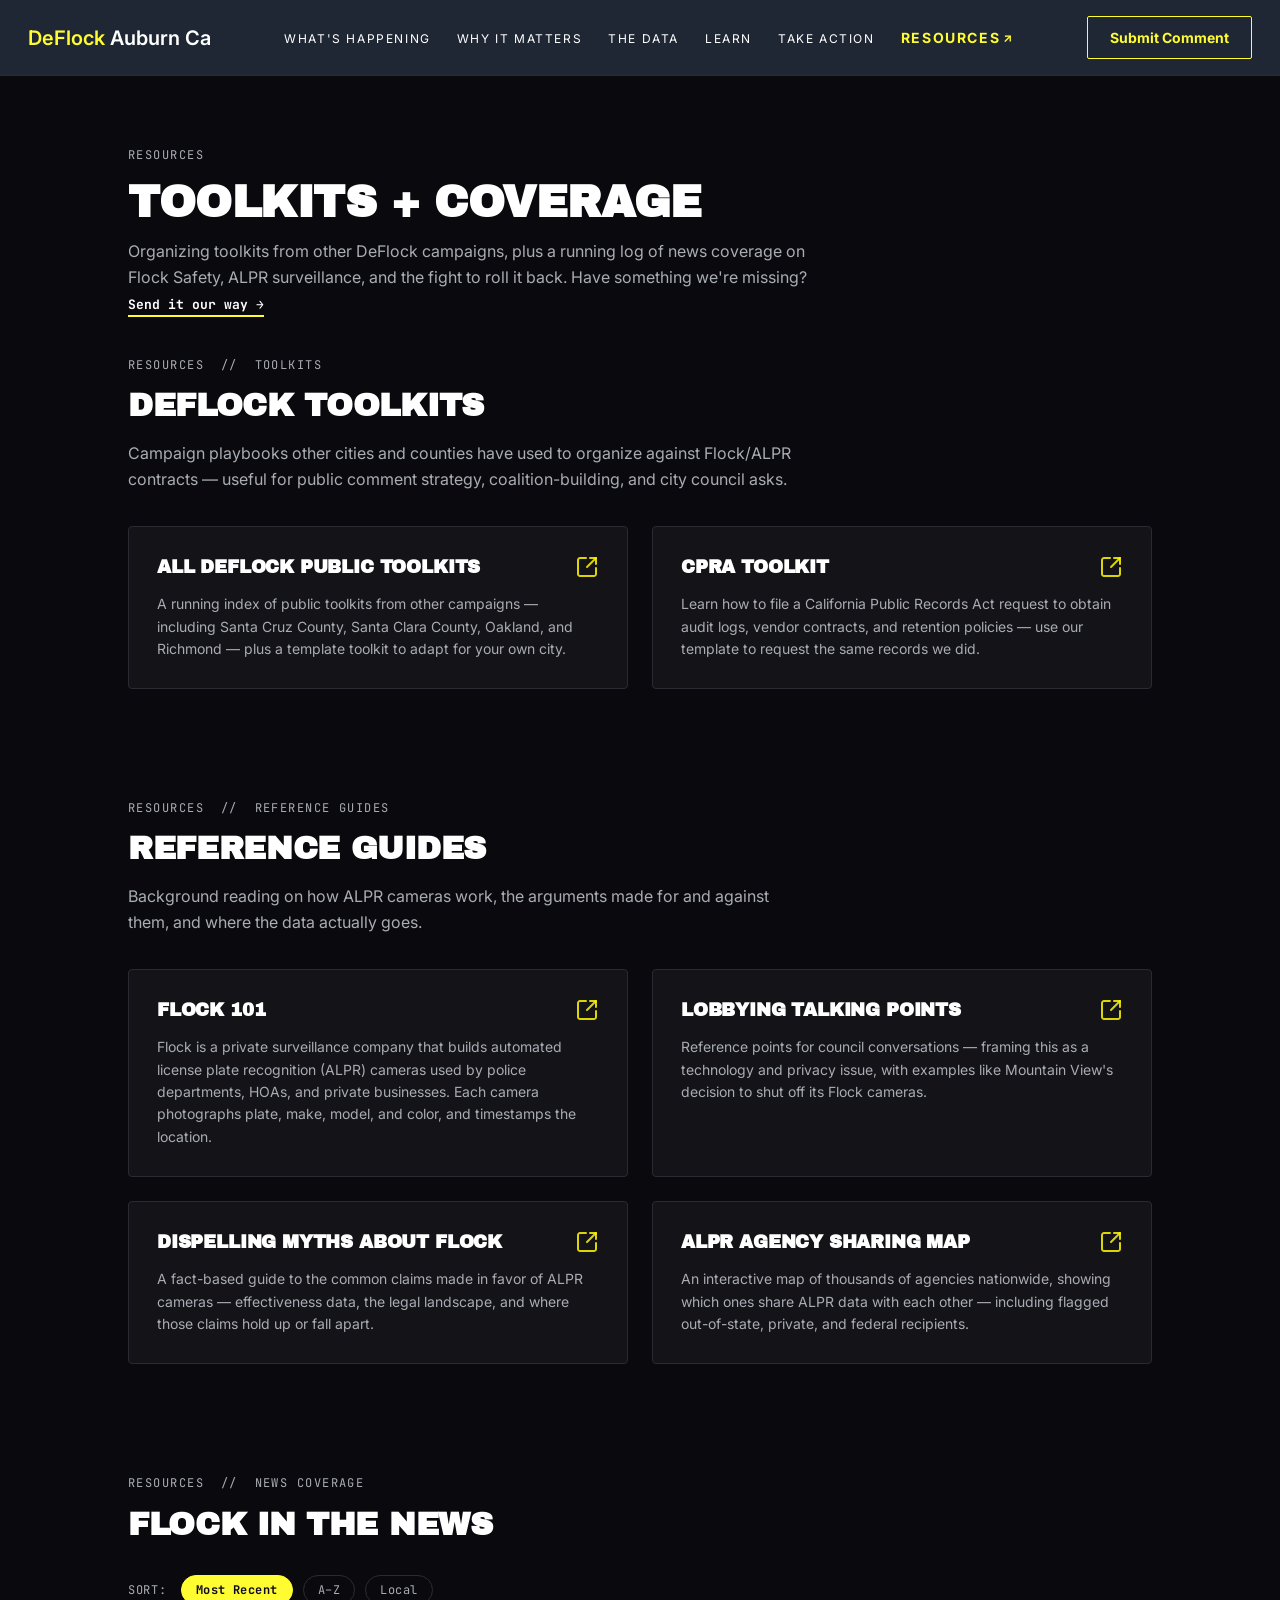
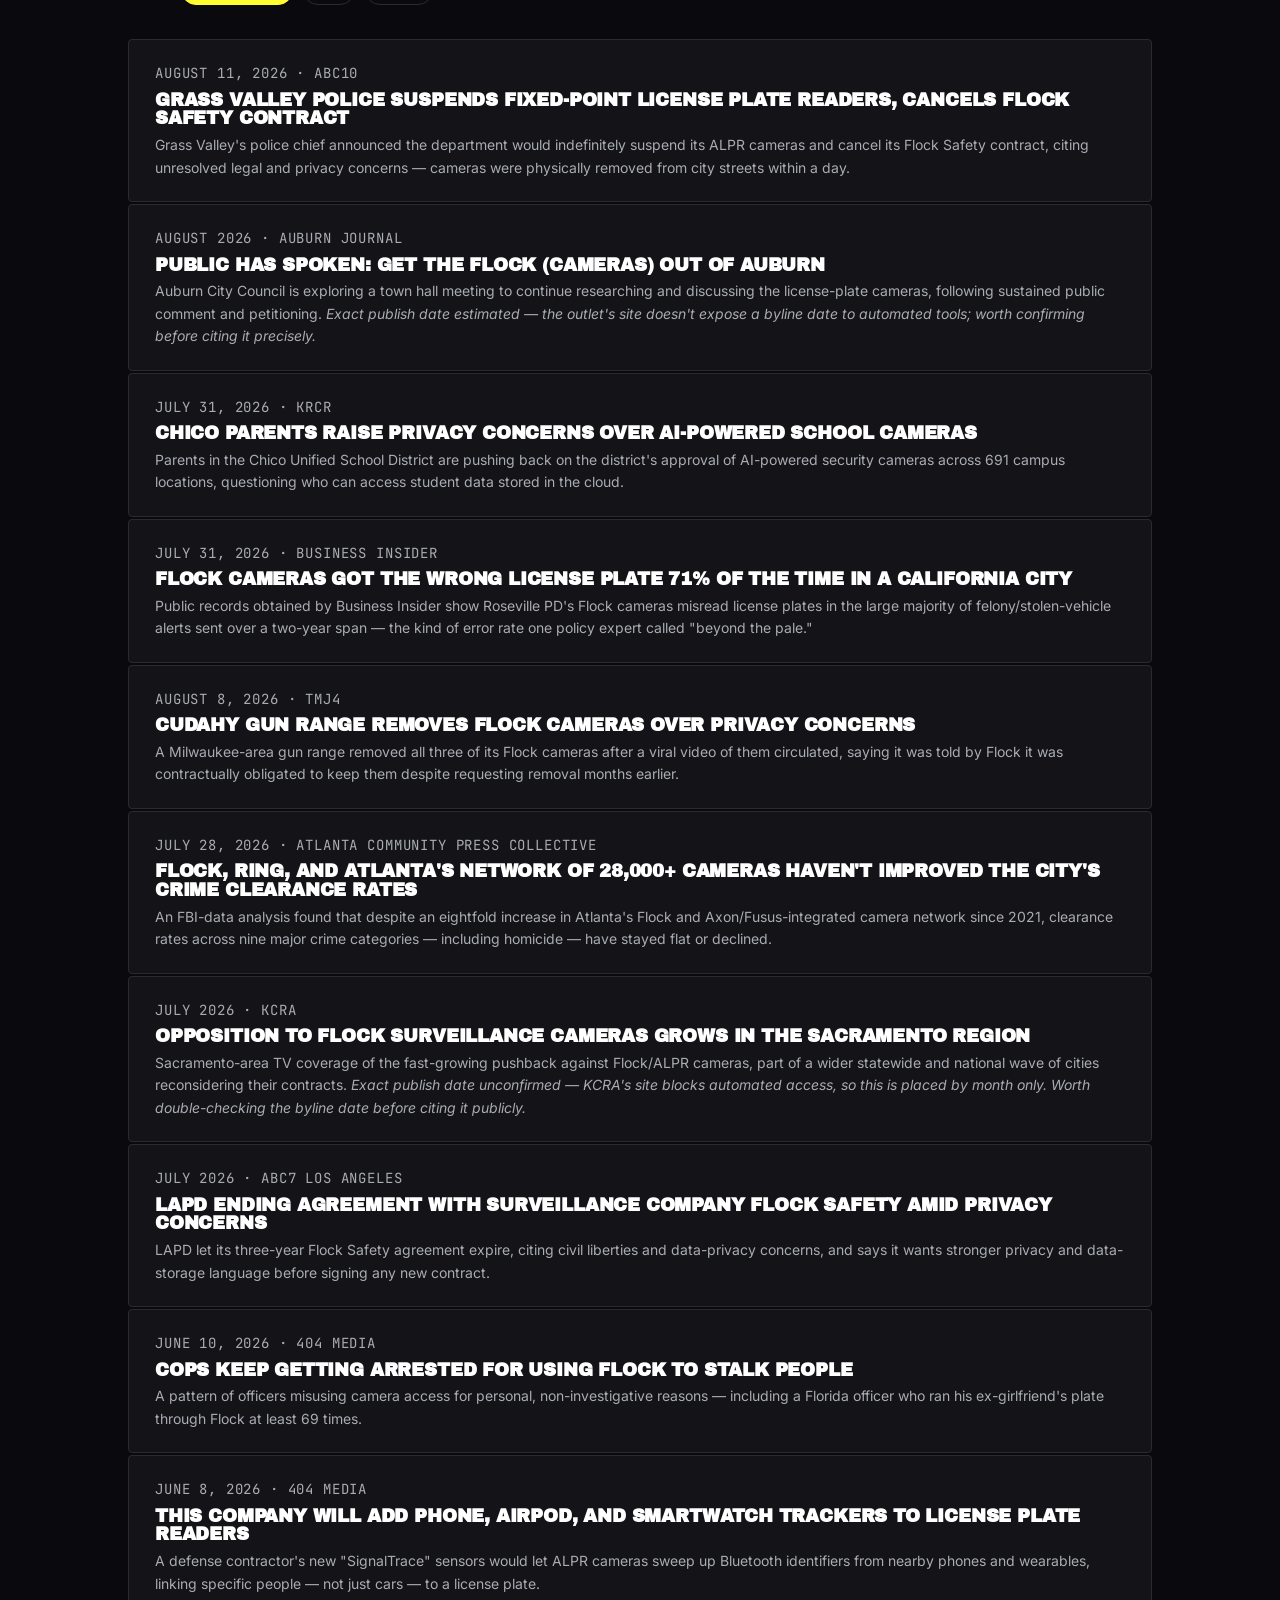
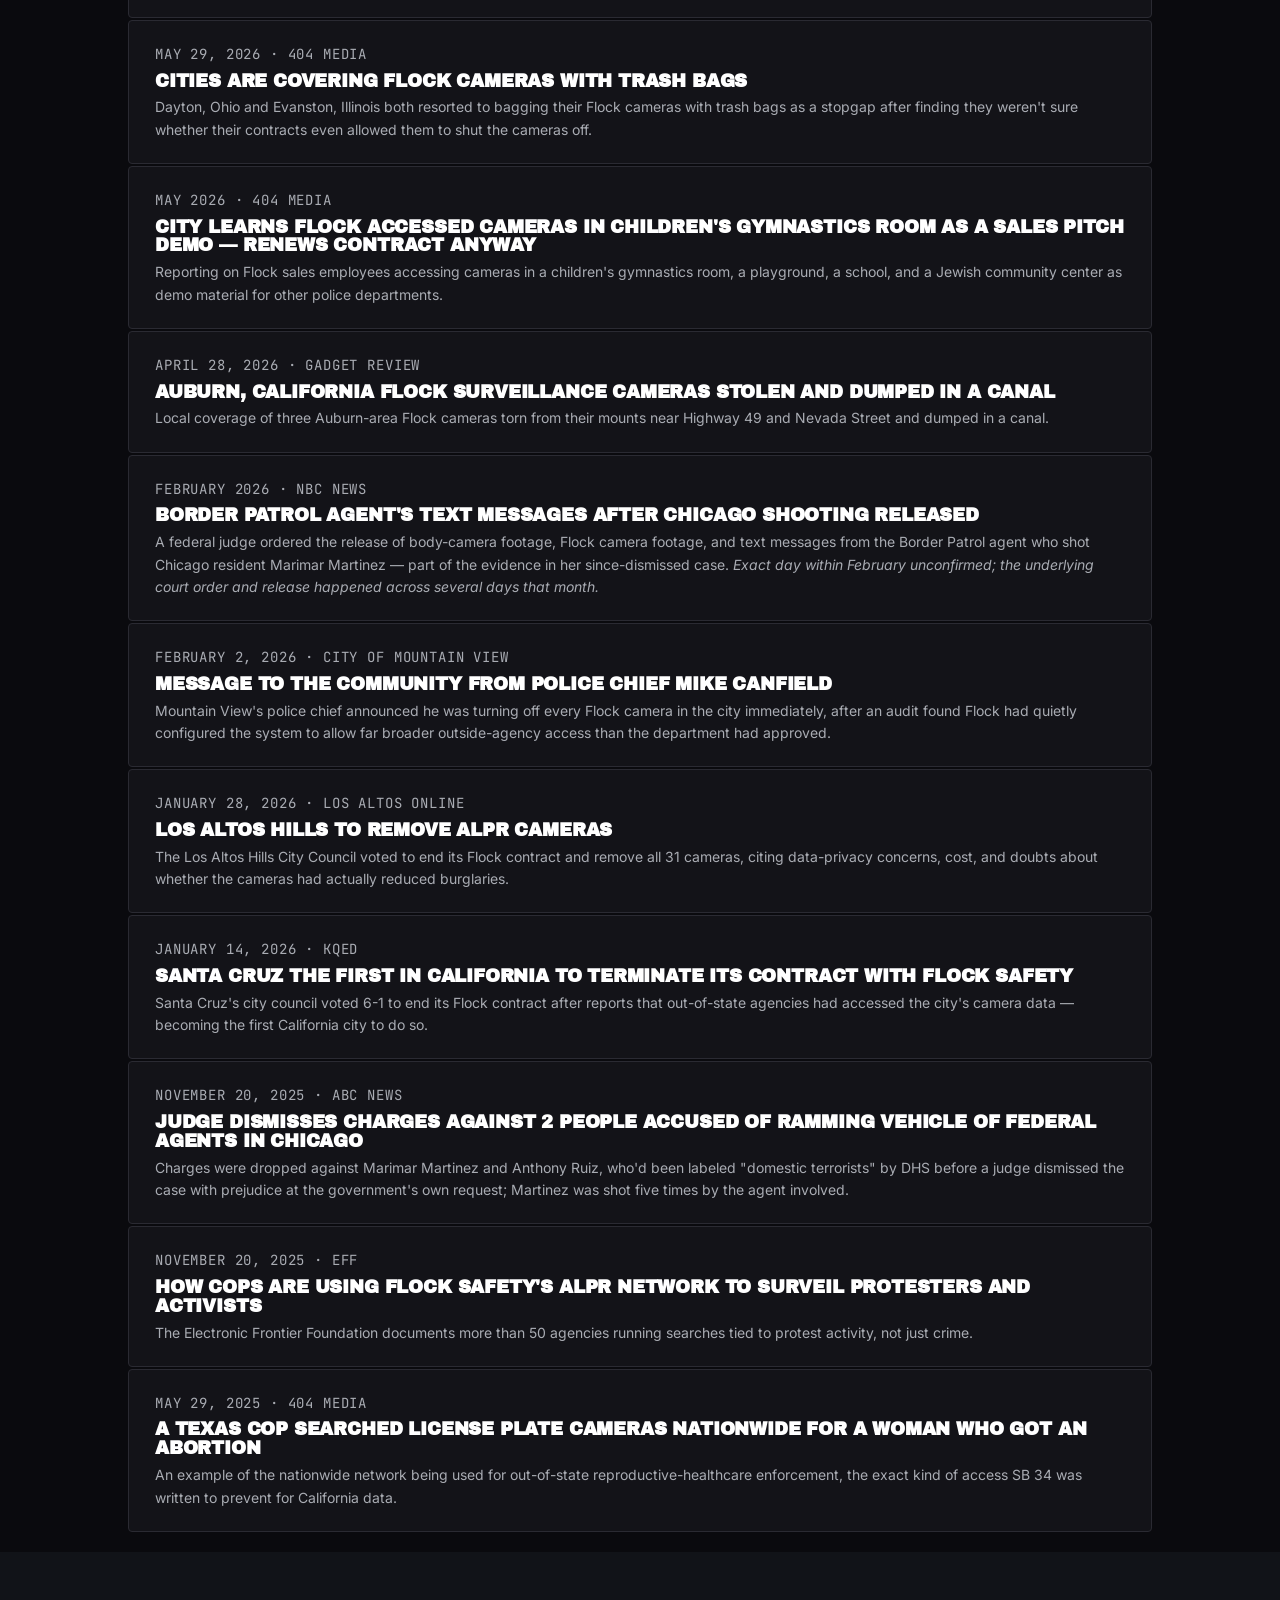
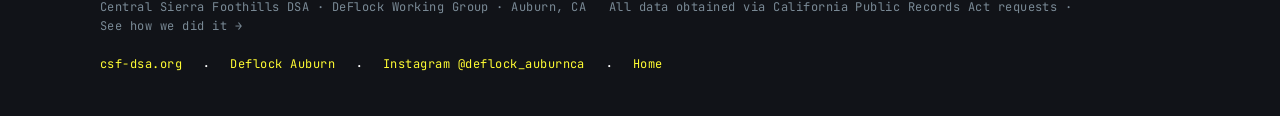
==== commit b761b955: "Update news cards for privacy concerns articles Removed a news card about Cudahy gun range and added" ====
--- a/resources.html
+++ b/resources.html
@@ -138,28 +138,28 @@
       <p>Grass Valley's police chief announced the department would indefinitely suspend its ALPR cameras and cancel its Flock Safety contract, citing unresolved legal and privacy concerns — cameras were physically removed from city streets within a day.</p>
     </a>
 
+    <a class="news-card" data-date="2026-08-13" data-local-order="1" href="https://goldmountaincanews.com/news/372236/public-has-spoken-get-the-flock-cameras-out-of-auburn/" target="_blank" rel="noopener noreferrer">
+      <p class="news-meta">August 2026 &middot; Auburn Journal</p>
+      <h3>Public has spoken: Get the Flock (cameras) out of Auburn</h3>
+      <p>Auburn City Council is exploring a town hall meeting to continue researching and discussing the license-plate cameras, following sustained public comment and petitioning. <em>Exact publish date estimated — the outlet's site doesn't expose a byline date to automated tools; worth confirming before citing it precisely.</em></p>
+    </a>
+
+    <a class="news-card" data-date="2026-07-31" data-local-order="4" href="https://krcrtv.com/news/local/cusd-approval-of-ai-cameras" target="_blank" rel="noopener noreferrer">
+      <p class="news-meta">July 31, 2026 &middot; KRCR</p>
+      <h3>Chico parents raise privacy concerns over AI-powered school cameras</h3>
+      <p>Parents in the Chico Unified School District are pushing back on the district's approval of AI-powered security cameras across 691 campus locations, questioning who can access student data stored in the cloud.</p>
+    </a>
+
+    <a class="news-card" data-date="2026-07-31" data-local-order="3" href="https://www.businessinsider.com/flock-camera-misread-license-plate-reader-california-roseville-police-2026-7" target="_blank" rel="noopener noreferrer">
+      <p class="news-meta">July 31, 2026 &middot; Business Insider</p>
+      <h3>Flock cameras got the wrong license plate 71% of the time in a California city</h3>
+      <p>Public records obtained by Business Insider show Roseville PD's Flock cameras misread license plates in the large majority of felony/stolen-vehicle alerts sent over a two-year span — the kind of error rate one policy expert called "beyond the pale."</p>
+    </a>
+
     <a class="news-card" data-date="2026-08-08" href="https://www.tmj4.com/news/local-news/in-your-community/milwaukee-county/cudahy-gun-range-removes-flock-cameras-over-privacy-concerns" target="_blank" rel="noopener noreferrer">
       <p class="news-meta">August 8, 2026 &middot; TMJ4</p>
       <h3>Cudahy gun range removes Flock cameras over privacy concerns</h3>
       <p>A Milwaukee-area gun range removed all three of its Flock cameras after a viral video of them circulated, saying it was told by Flock it was contractually obligated to keep them despite requesting removal months earlier.</p>
-    </a>
-
-    <a class="news-card" data-date="2026-08-13" data-local-order="1" href="https://goldmountaincanews.com/news/372236/public-has-spoken-get-the-flock-cameras-out-of-auburn/" target="_blank" rel="noopener noreferrer">
-      <p class="news-meta">August 2026 &middot; Auburn Journal</p>
-      <h3>Public has spoken: Get the Flock (cameras) out of Auburn</h3>
-      <p>Auburn City Council is exploring a town hall meeting to continue researching and discussing the license-plate cameras, following sustained public comment and petitioning. <em>Exact publish date estimated — the outlet's site doesn't expose a byline date to automated tools; worth confirming before citing it precisely.</em></p>
-    </a>
-
-    <a class="news-card" data-date="2026-07-31" href="https://krcrtv.com/news/local/cusd-approval-of-ai-cameras" target="_blank" rel="noopener noreferrer">
-      <p class="news-meta">July 31, 2026 &middot; KRCR</p>
-      <h3>Chico parents raise privacy concerns over AI-powered school cameras</h3>
-      <p>Parents in the Chico Unified School District are pushing back on the district's approval of AI-powered security cameras across 691 campus locations, questioning who can access student data stored in the cloud.</p>
-    </a>
-
-    <a class="news-card" data-date="2026-07-31" data-local-order="3" href="https://www.businessinsider.com/flock-camera-misread-license-plate-reader-california-roseville-police-2026-7" target="_blank" rel="noopener noreferrer">
-      <p class="news-meta">July 31, 2026 &middot; Business Insider</p>
-      <h3>Flock cameras got the wrong license plate 71% of the time in a California city</h3>
-      <p>Public records obtained by Business Insider show Roseville PD's Flock cameras misread license plates in the large majority of felony/stolen-vehicle alerts sent over a two-year span — the kind of error rate one policy expert called "beyond the pale."</p>
     </a>
 
     <a class="news-card" data-date="2026-07-28" href="https://atlpresscollective.com/2026/07/28/flock-cameras-atlanta-clearance-rates/" target="_blank" rel="noopener noreferrer">
--- a/style.css
+++ b/style.css
@@ -567,6 +567,39 @@
 .modal-intro { font-size: 14px; color: var(--gray-text); margin-bottom: 20px; }
 .modal-intro a { color: #D9D68A; text-decoration: underline; }
 .modal-intro a:hover { color: var(--yellow); }
+
+.cta-banner p a,
+.script-section .script-text a,
+.calendar-section .calendar-text .citation a,
+.email-section .lede a {
+  text-decoration: underline;
+  text-decoration-thickness: 2px;
+  text-underline-offset: 3px;
+  transition: color .15s ease, text-decoration-color .15s ease, opacity .15s ease;
+}
+
+.cta-banner p a {
+  color: var(--white);
+  text-decoration-color: var(--white);
+}
+.cta-banner p a:hover {
+  color: var(--white);
+  text-decoration-color: var(--white);
+  opacity: 0.85;
+}
+
+.script-section .script-text a,
+.calendar-section .calendar-text .citation a,
+.email-section .lede a {
+  color: var(--yellow);
+  text-decoration-color: var(--yellow);
+}
+.script-section .script-text a:hover,
+.calendar-section .calendar-text .citation a:hover,
+.email-section .lede a:hover {
+  color: #FFF9A8;
+  text-decoration-color: #FFF9A8;
+}
 
 /* Carousel: one slide at a time. .seen-track-wrap clips to the visible
    slide; .seen-track holds all slides in a row and is translated by
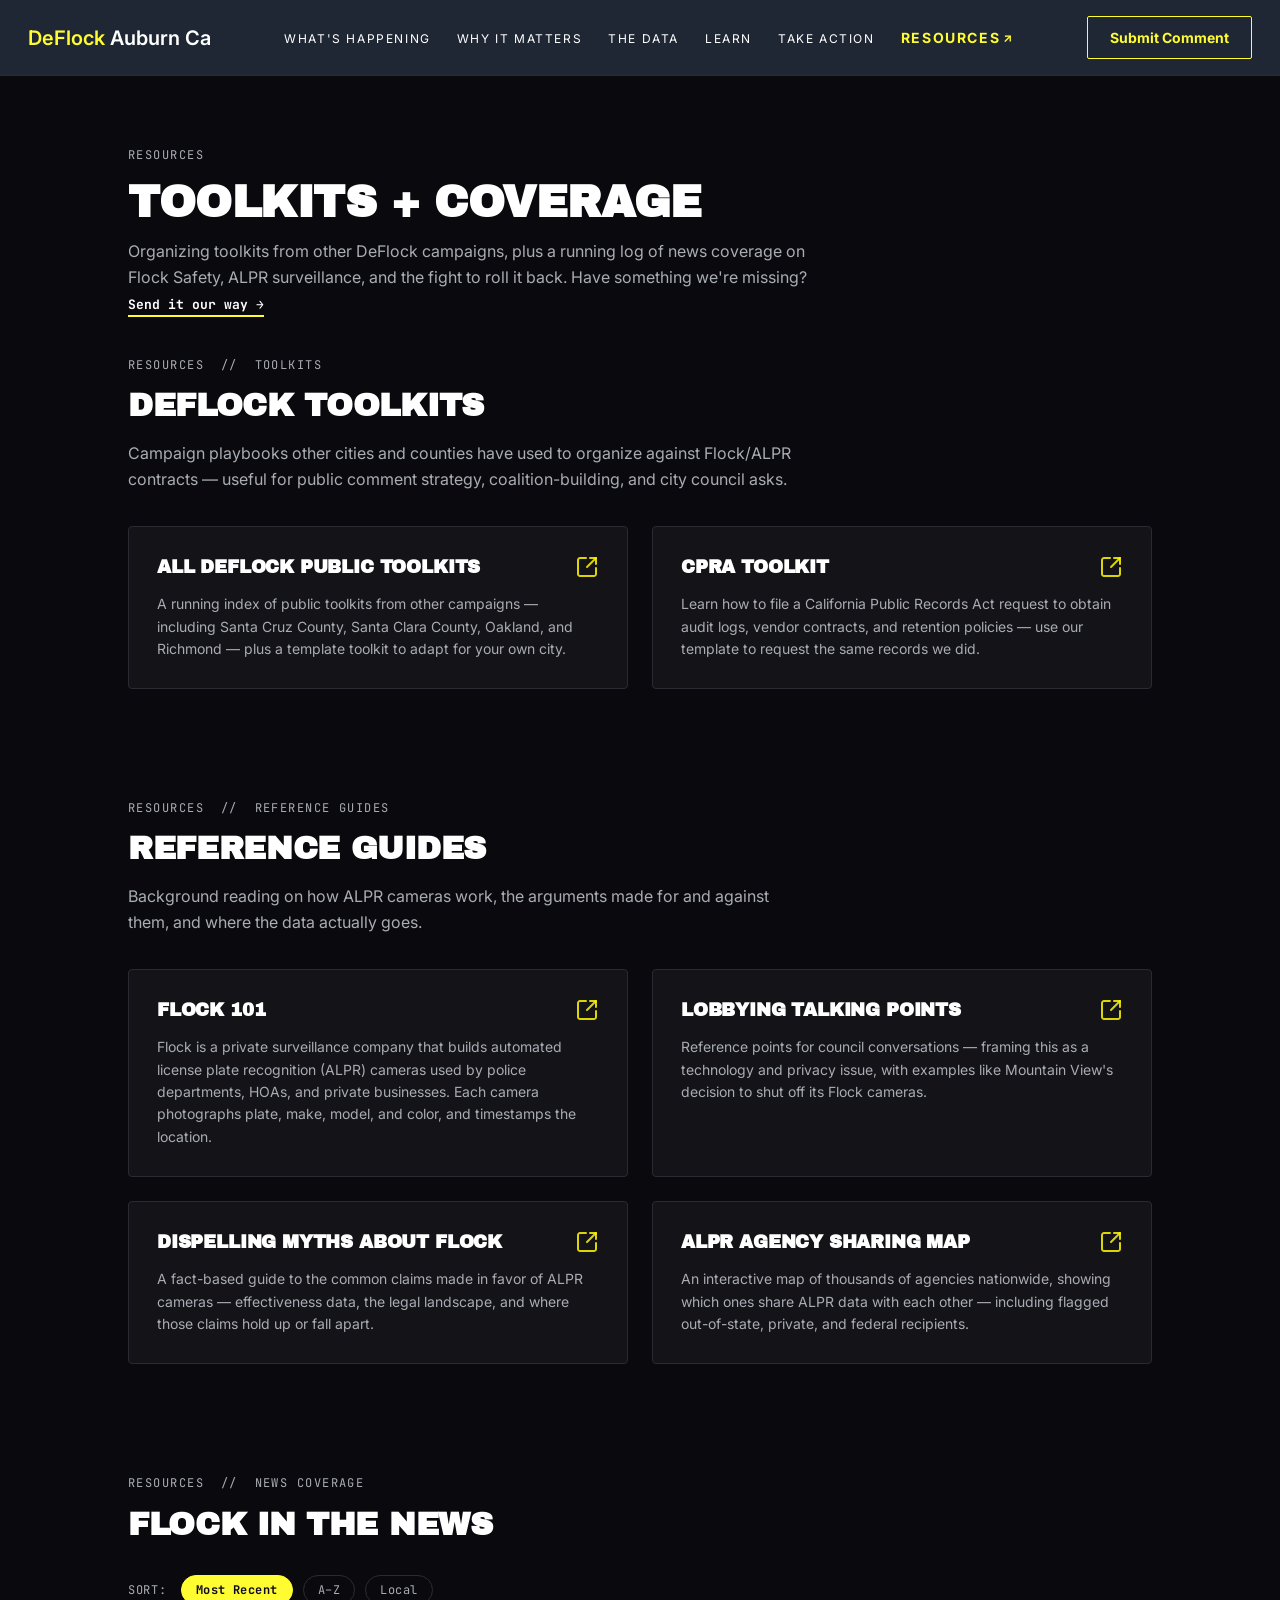
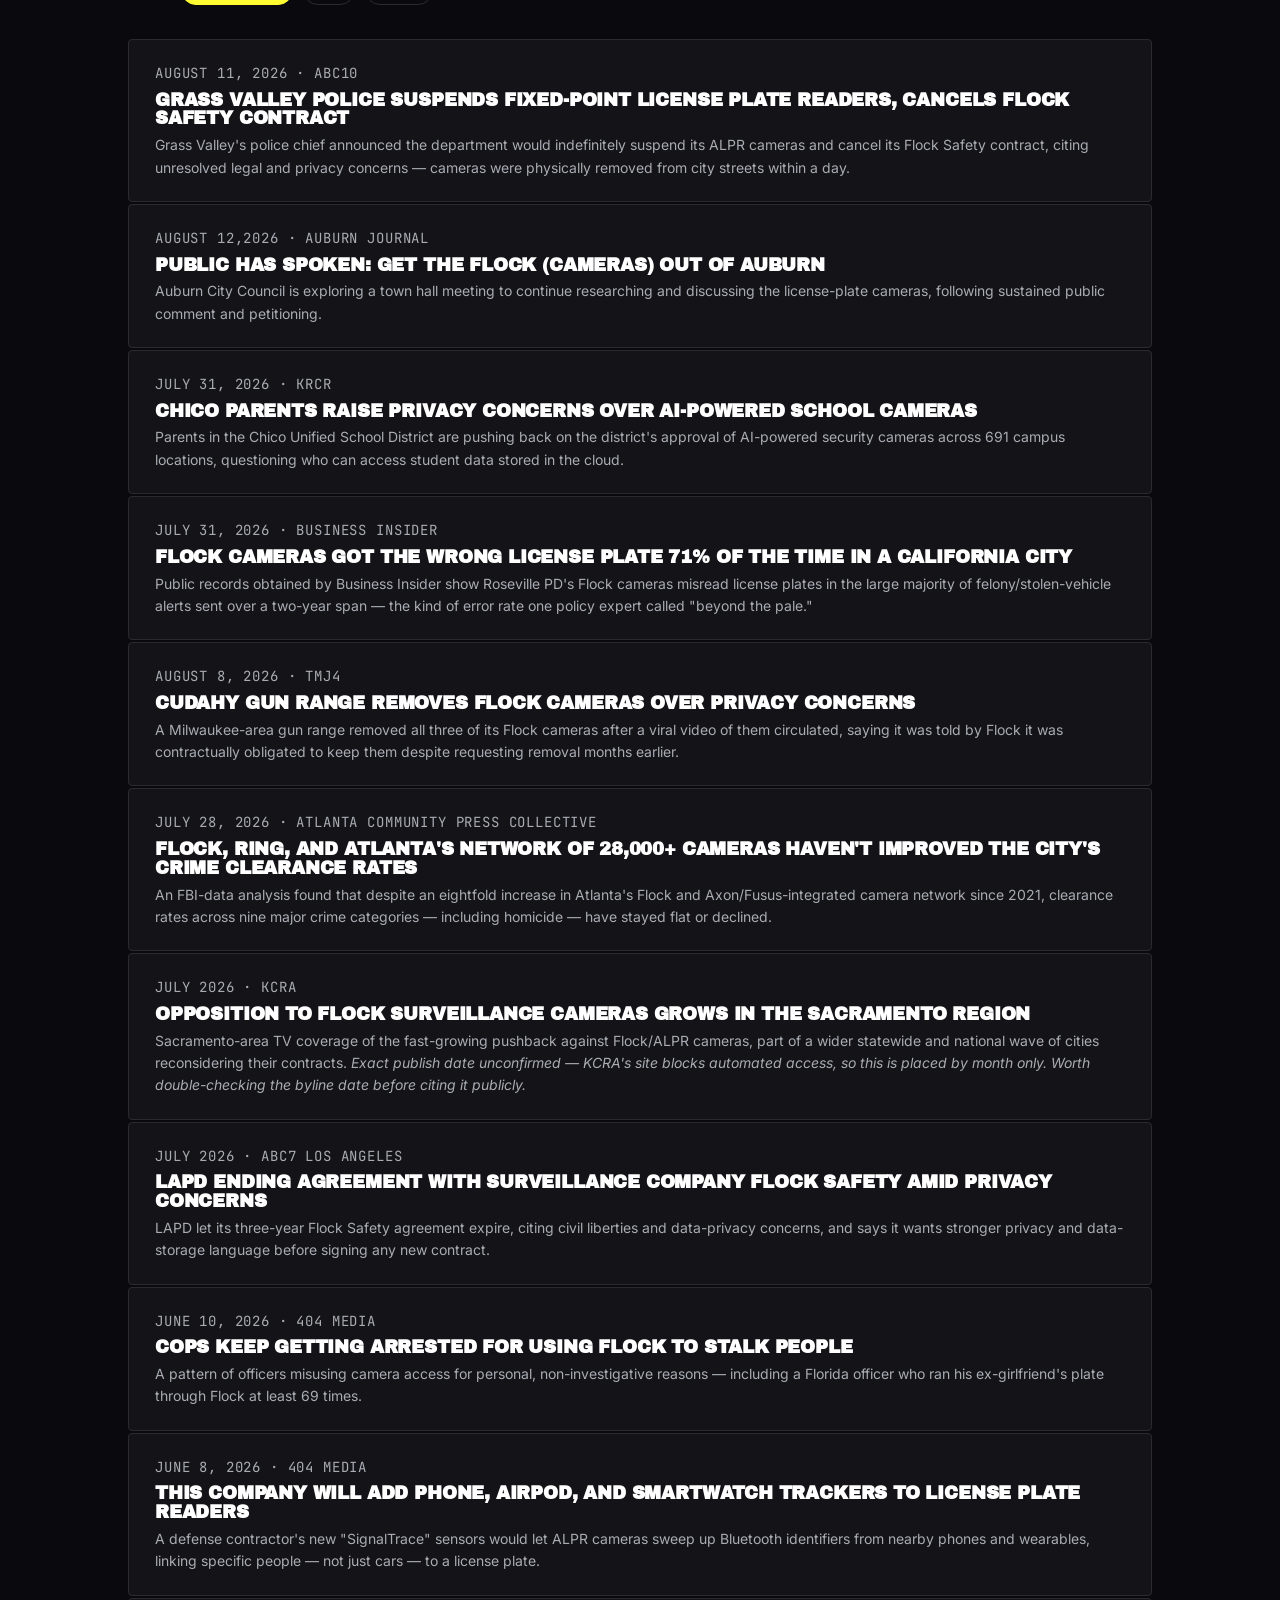
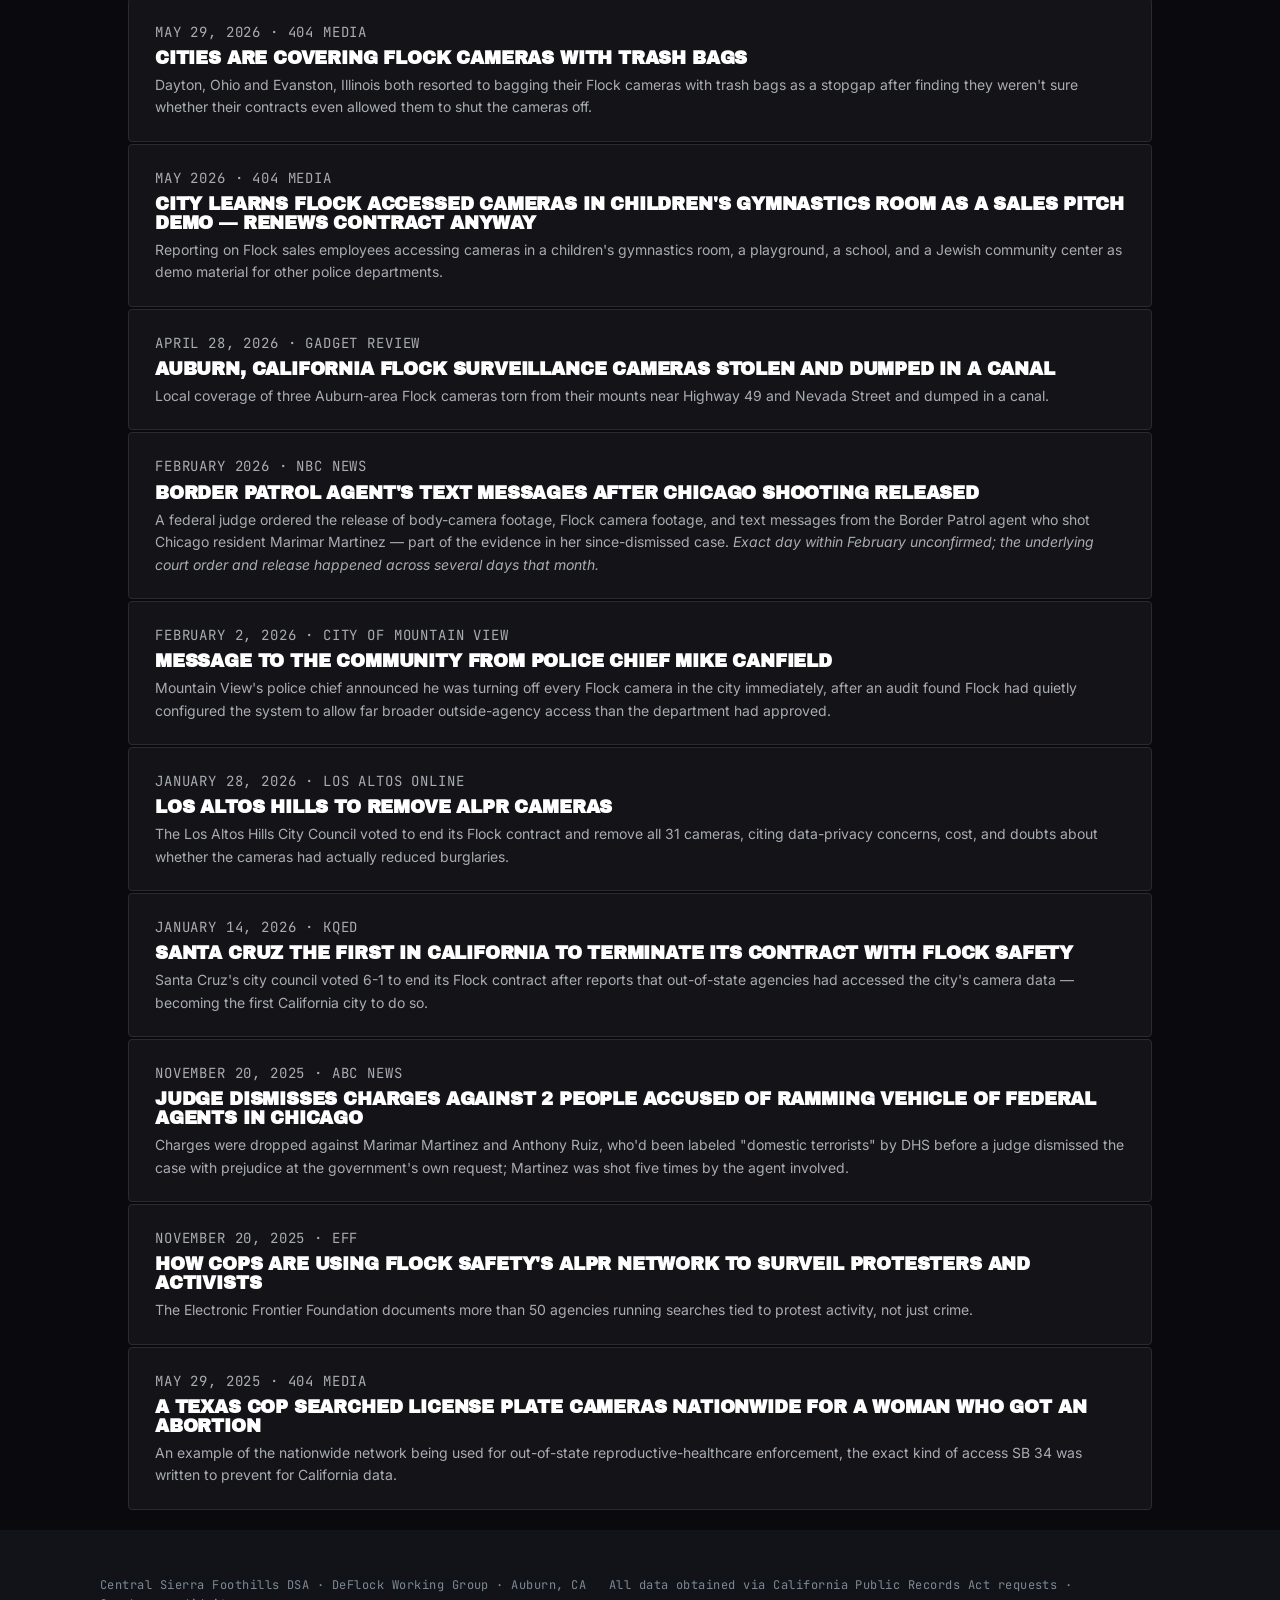
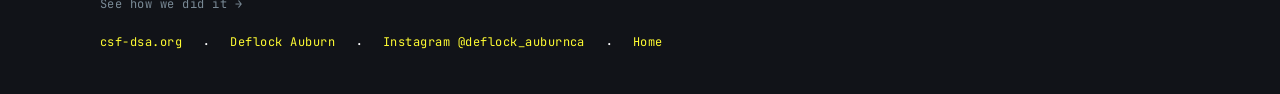
==== commit 8936ed0a: "Fix publication date and simplify news content Updated the publication date and removed an unnecessa" ====
--- a/resources.html
+++ b/resources.html
@@ -139,9 +139,9 @@
     </a>
 
     <a class="news-card" data-date="2026-08-13" data-local-order="1" href="https://goldmountaincanews.com/news/372236/public-has-spoken-get-the-flock-cameras-out-of-auburn/" target="_blank" rel="noopener noreferrer">
-      <p class="news-meta">August 2026 &middot; Auburn Journal</p>
+      <p class="news-meta">August 12,2026 &middot; Auburn Journal</p>
       <h3>Public has spoken: Get the Flock (cameras) out of Auburn</h3>
-      <p>Auburn City Council is exploring a town hall meeting to continue researching and discussing the license-plate cameras, following sustained public comment and petitioning. <em>Exact publish date estimated — the outlet's site doesn't expose a byline date to automated tools; worth confirming before citing it precisely.</em></p>
+      <p>Auburn City Council is exploring a town hall meeting to continue researching and discussing the license-plate cameras, following sustained public comment and petitioning.</p>
     </a>
 
     <a class="news-card" data-date="2026-07-31" data-local-order="4" href="https://krcrtv.com/news/local/cusd-approval-of-ai-cameras" target="_blank" rel="noopener noreferrer">
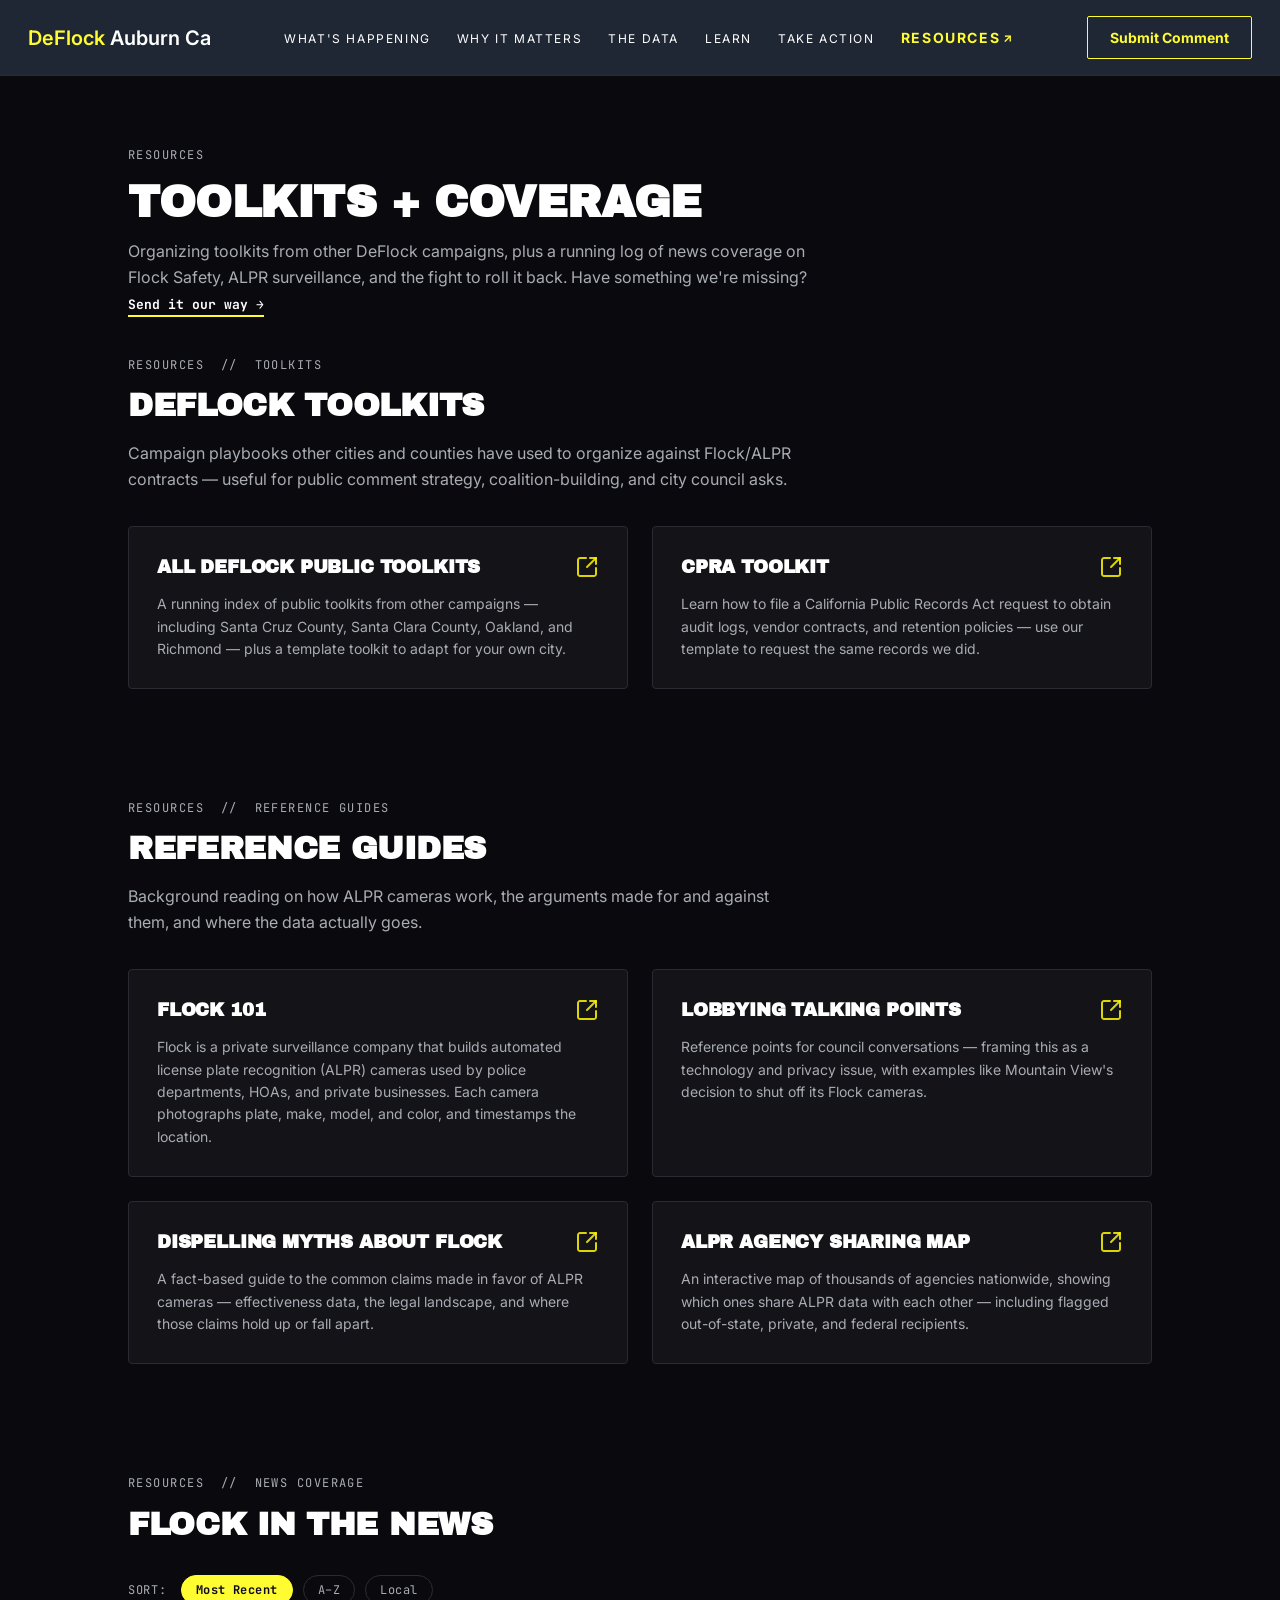
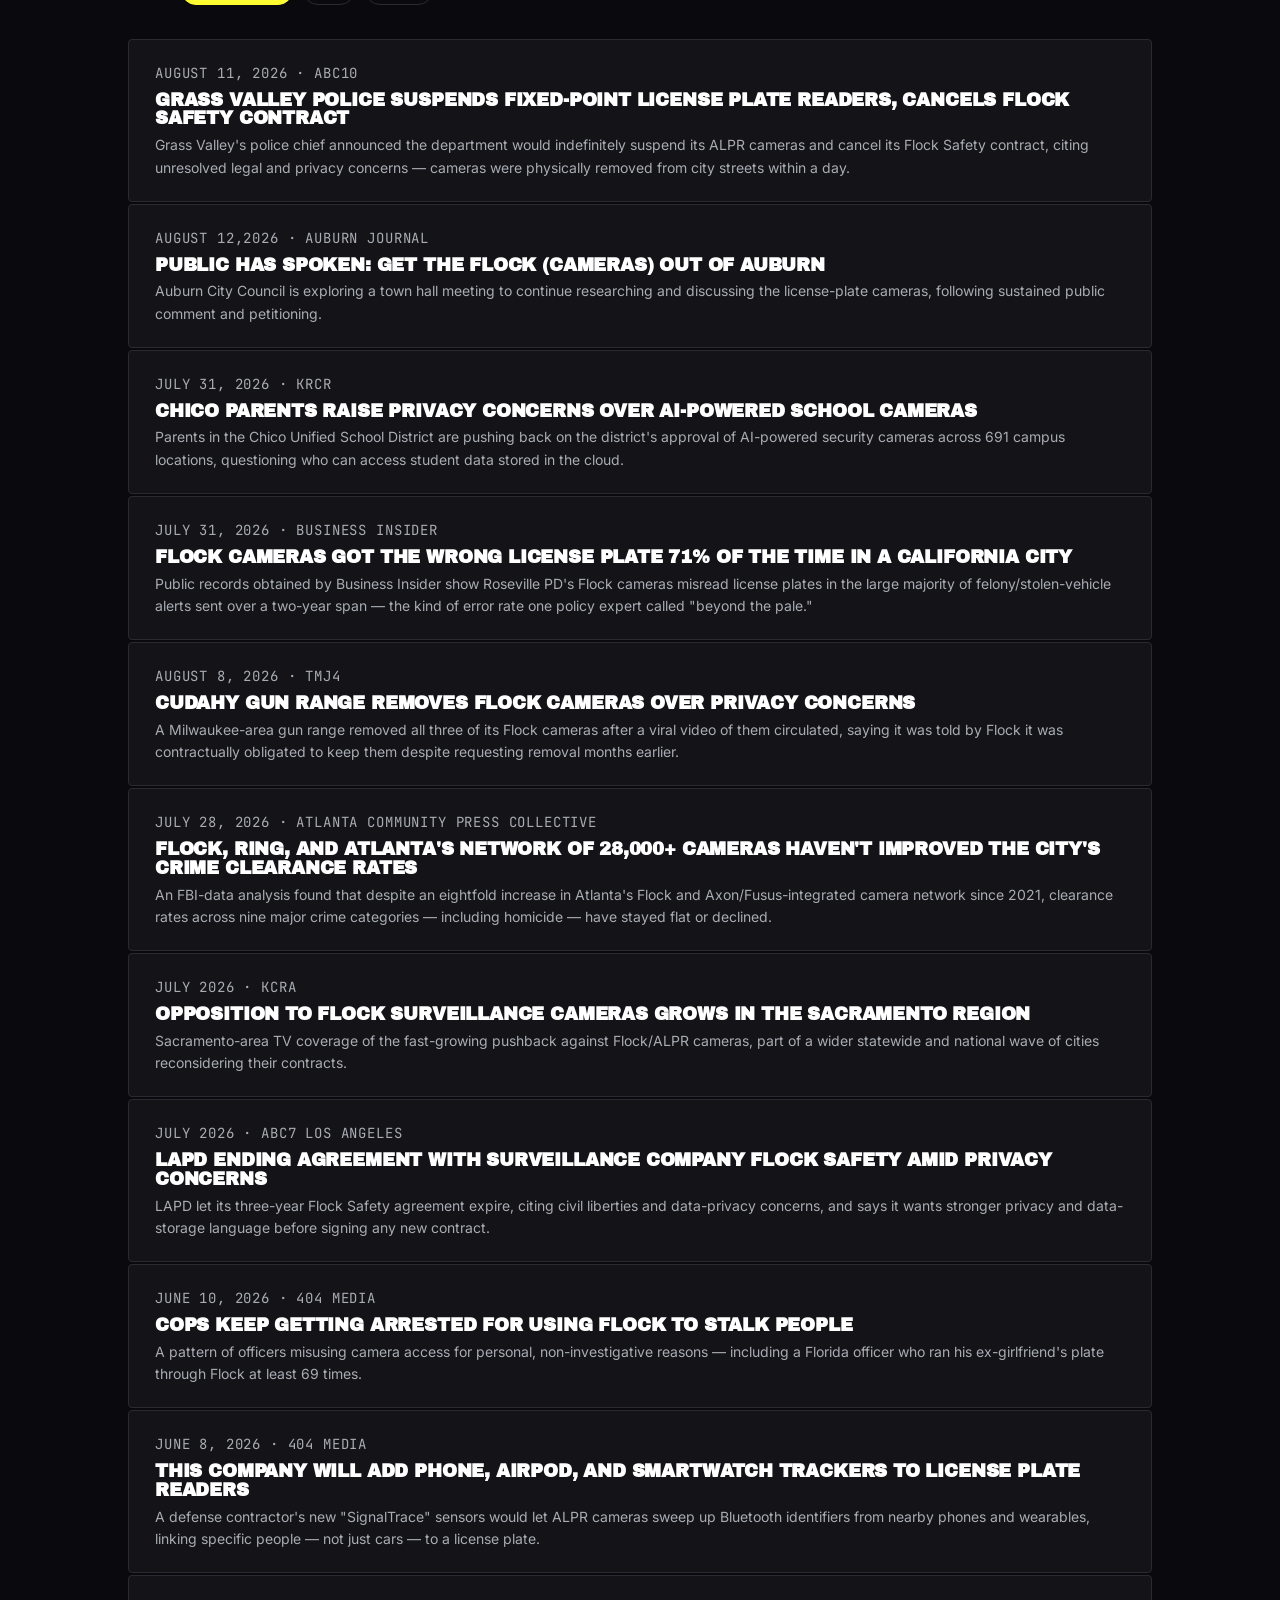
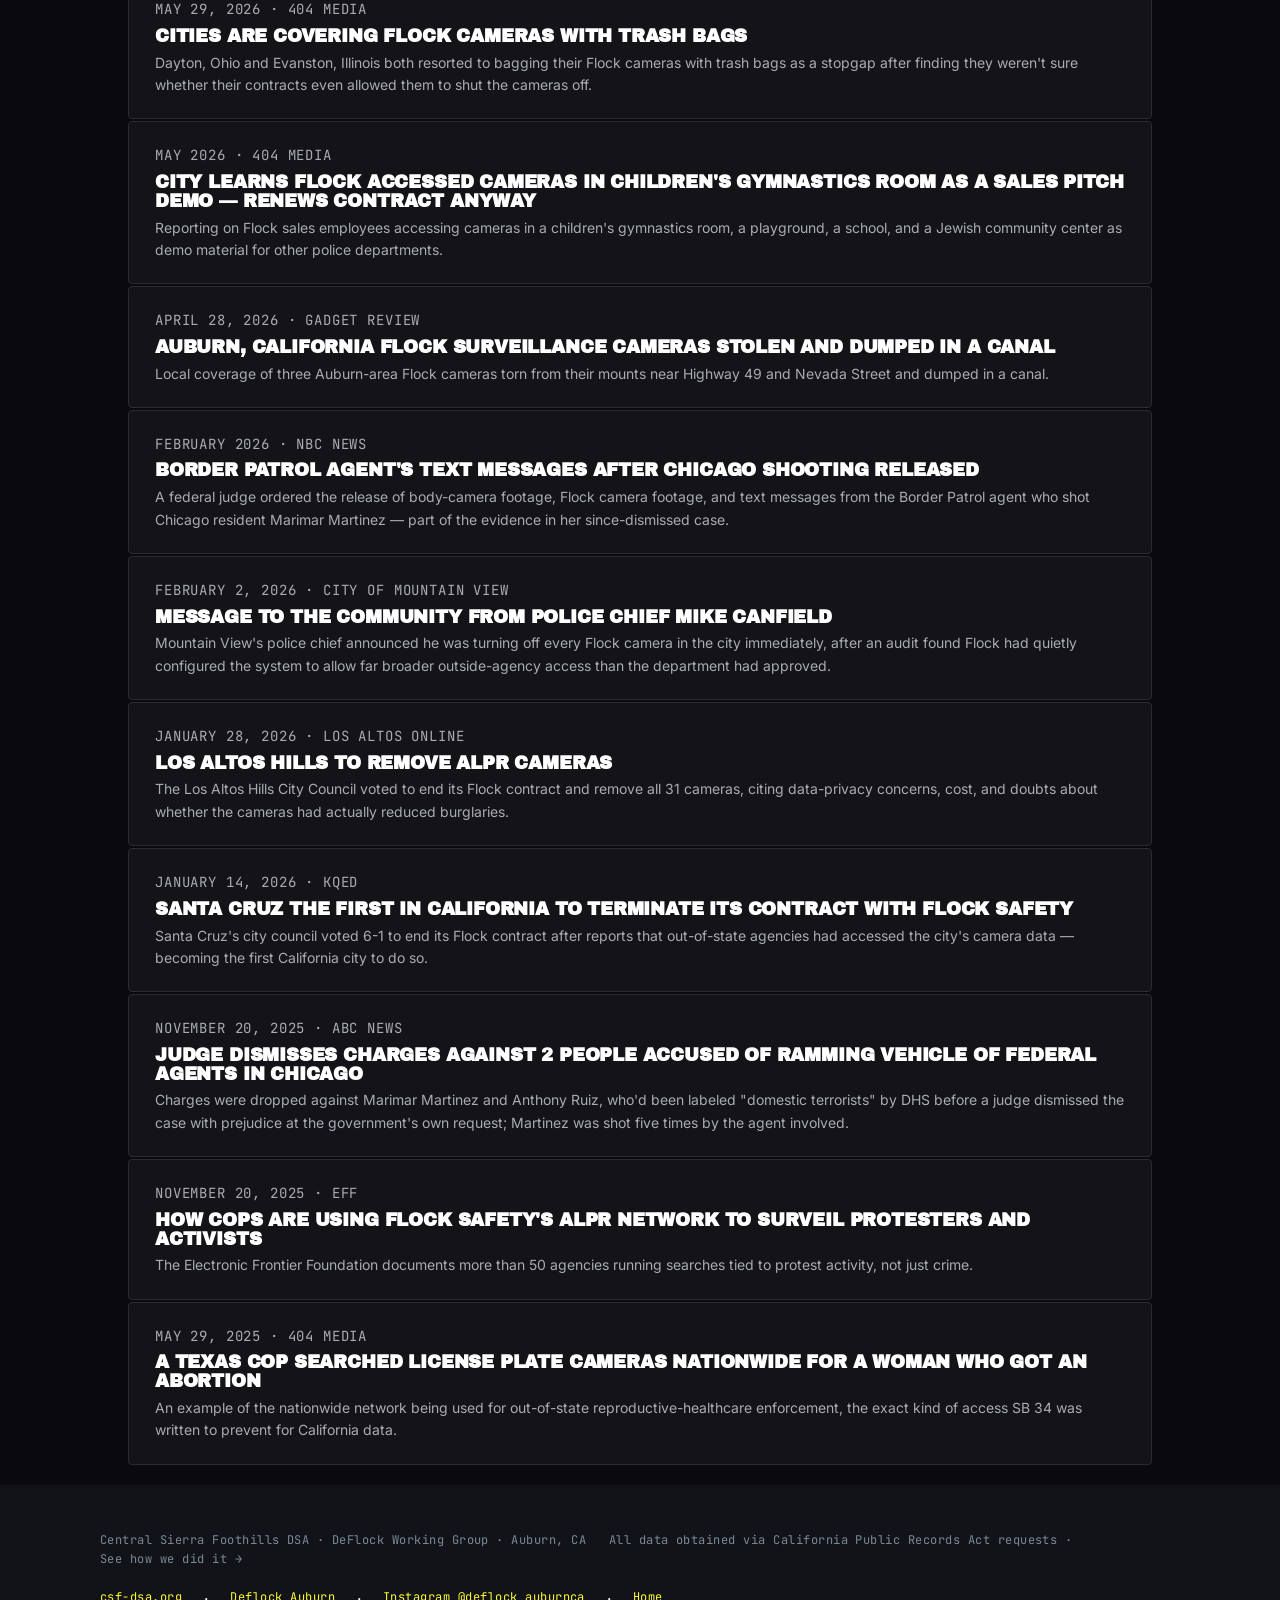
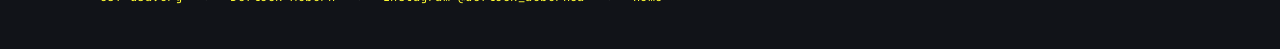
==== commit cd84c722: "Simplify news article summaries by removing notes Removed editorial notes from news article summarie" ====
--- a/resources.html
+++ b/resources.html
@@ -171,7 +171,7 @@
     <a class="news-card" data-date="2026-07-01" href="https://www.kcra.com/article/flock-surveillance-cameras-opposition/73305491" target="_blank" rel="noopener noreferrer">
       <p class="news-meta">July 2026 &middot; KCRA</p>
       <h3>Opposition to Flock surveillance cameras grows in the Sacramento region</h3>
-      <p>Sacramento-area TV coverage of the fast-growing pushback against Flock/ALPR cameras, part of a wider statewide and national wave of cities reconsidering their contracts. <em>Exact publish date unconfirmed — KCRA's site blocks automated access, so this is placed by month only. Worth double-checking the byline date before citing it publicly.</em></p>
+      <p>Sacramento-area TV coverage of the fast-growing pushback against Flock/ALPR cameras, part of a wider statewide and national wave of cities reconsidering their contracts. </p>
     </a>
 
     <a class="news-card" data-date="2026-07-11" href="https://abc7.com/post/lapd-ending-agreement-surveillance-company-flock-safety/19483200/" target="_blank" rel="noopener noreferrer">
@@ -213,7 +213,7 @@
     <a class="news-card" data-date="2026-02-11" href="https://www.nbcnews.com/news/us-news/border-patrol-marimar-martinez-shooting-chicago-text-message-release-rcna257765" target="_blank" rel="noopener noreferrer">
       <p class="news-meta">February 2026 &middot; NBC News</p>
       <h3>Border Patrol agent's text messages after Chicago shooting released</h3>
-      <p>A federal judge ordered the release of body-camera footage, Flock camera footage, and text messages from the Border Patrol agent who shot Chicago resident Marimar Martinez — part of the evidence in her since-dismissed case. <em>Exact day within February unconfirmed; the underlying court order and release happened across several days that month.</em></p>
+      <p>A federal judge ordered the release of body-camera footage, Flock camera footage, and text messages from the Border Patrol agent who shot Chicago resident Marimar Martinez — part of the evidence in her since-dismissed case. </p>
     </a>
 
     <a class="news-card" data-date="2026-02-02" href="https://www.mountainview.gov/Home/Components/News/News/1205/284" target="_blank" rel="noopener noreferrer">
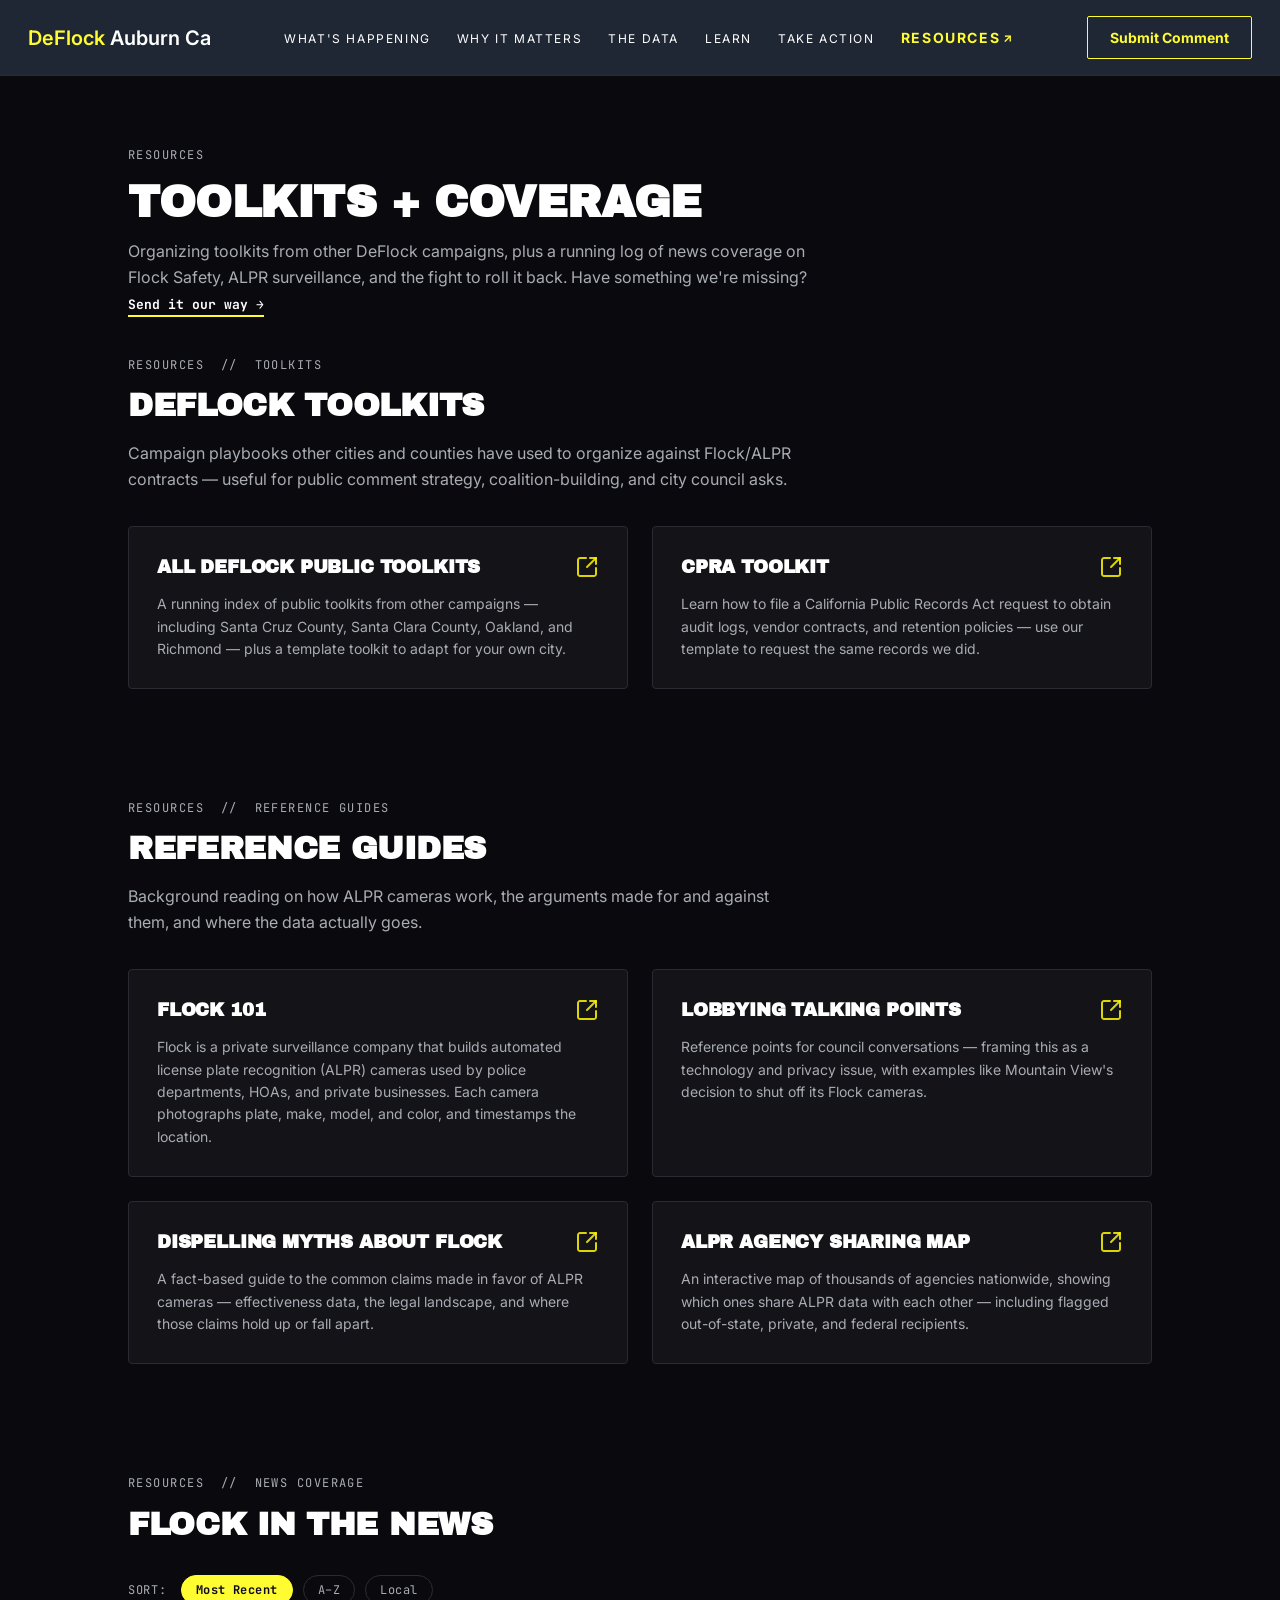
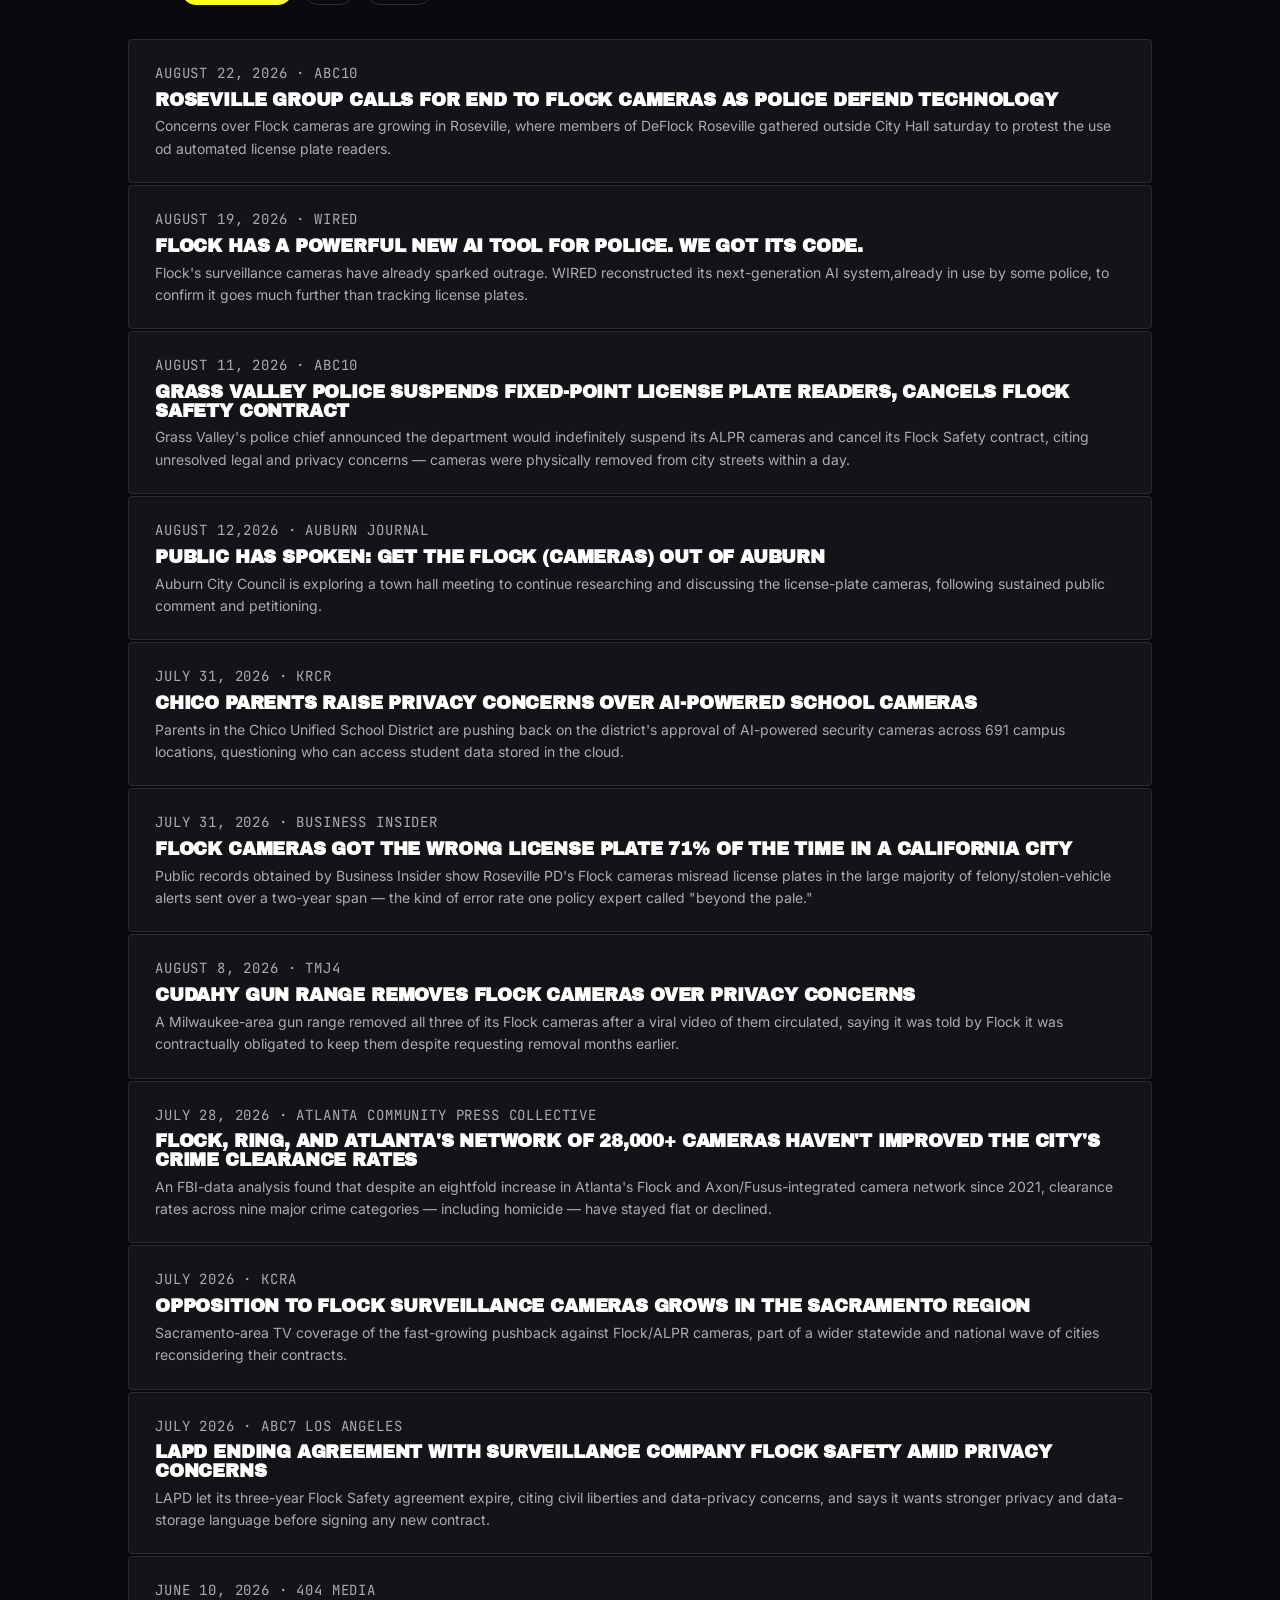
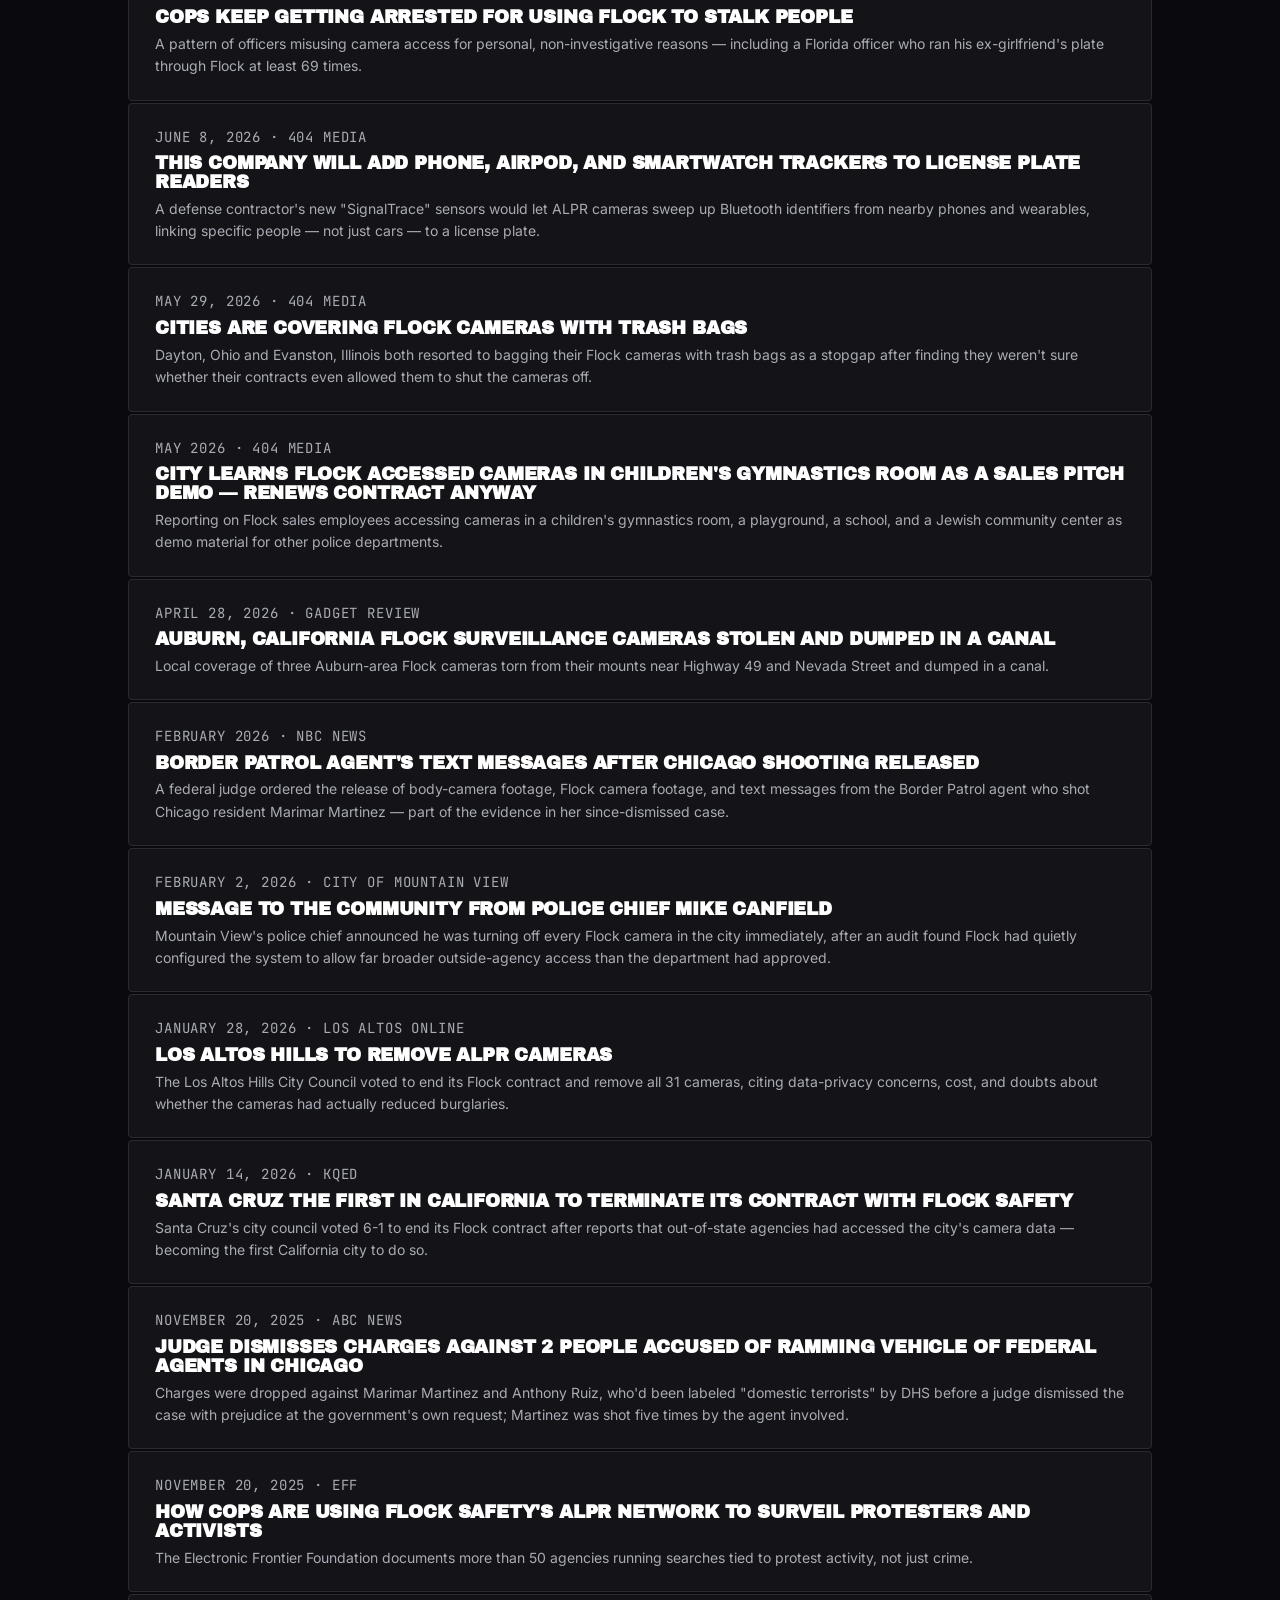
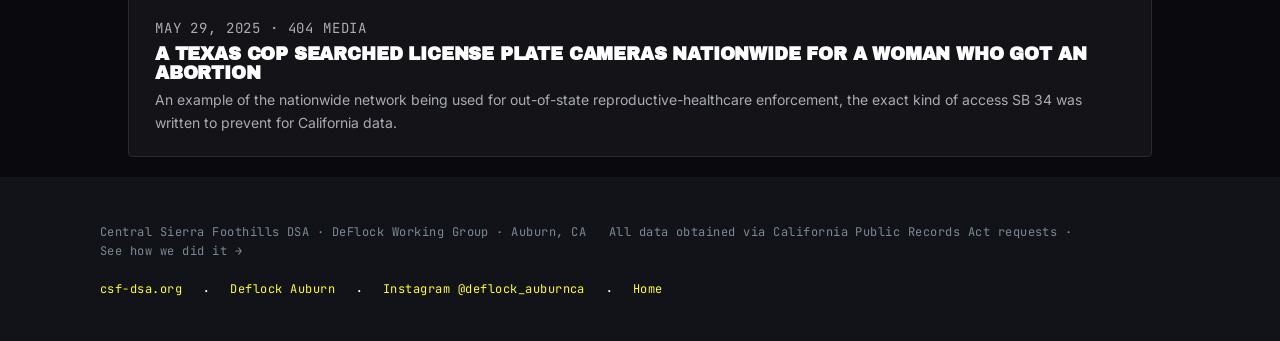
==== commit a104ce53: "Update news articles in resources.html" ====
--- a/resources.html
+++ b/resources.html
@@ -132,25 +132,37 @@
 
   <div class="news-grid" id="news-grid">
 
-    <a class="news-card" data-date="2026-08-11" data-local-order="2" href="https://www.abc10.com/article/news/local/grass-valley-nevada-city/grass-valley-police-suspends-fixed-point-license-plate-readers-cancels-flock-safety-contract/103-7ab28d89-950f-4edb-89da-4b2f5f158007" target="_blank" rel="noopener noreferrer">
+   <a class="news-card" data-date="2026-08-22" data-local-order="1" href="https://www.abc10.com/article/news/local/roseville/roseville-group-calls-for-end-to-flock-cameras-as-police-defend-technology/103-a42d7afc-15d5-40cc-9bba-27b9a5b5f2c37" target="_blank" rel="noopener noreferrer">
+      <p class="news-meta">August 22, 2026 &middot; ABC10</p>
+      <h3>Roseville group calls for end to Flock cameras as police defend technology</h3>
+      <p>Concerns over Flock cameras are growing in Roseville, where members of DeFlock Roseville gathered outside City Hall saturday to protest the use od automated license plate readers.</p>
+    </a>
+
+    <a class="news-card" data-date="2026-08-22" href="https://www.wired.com/story/flock-safety-os-investigate/" target="_blank" rel="noopener noreferrer">
+      <p class="news-meta">August 19, 2026 &middot; Wired</p>
+      <h3>Flock Has a Powerful New AI Tool for Police. We Got Its Code.</h3>
+      <p>Flock's surveillance cameras have already sparked outrage. WIRED reconstructed its next-generation AI system,already in use by some police, to confirm it goes much further than tracking license plates.</p>
+    </a>
+    
+    <a class="news-card" data-date="2026-08-11" data-local-order="3" href="https://www.abc10.com/article/news/local/grass-valley-nevada-city/grass-valley-police-suspends-fixed-point-license-plate-readers-cancels-flock-safety-contract/103-7ab28d89-950f-4edb-89da-4b2f5f158007" target="_blank" rel="noopener noreferrer">
       <p class="news-meta">August 11, 2026 &middot; ABC10</p>
       <h3>Grass Valley police suspends fixed-point license plate readers, cancels Flock Safety contract</h3>
       <p>Grass Valley's police chief announced the department would indefinitely suspend its ALPR cameras and cancel its Flock Safety contract, citing unresolved legal and privacy concerns — cameras were physically removed from city streets within a day.</p>
     </a>
 
-    <a class="news-card" data-date="2026-08-13" data-local-order="1" href="https://goldmountaincanews.com/news/372236/public-has-spoken-get-the-flock-cameras-out-of-auburn/" target="_blank" rel="noopener noreferrer">
+    <a class="news-card" data-date="2026-08-13" data-local-order="2" href="https://goldmountaincanews.com/news/372236/public-has-spoken-get-the-flock-cameras-out-of-auburn/" target="_blank" rel="noopener noreferrer">
       <p class="news-meta">August 12,2026 &middot; Auburn Journal</p>
       <h3>Public has spoken: Get the Flock (cameras) out of Auburn</h3>
       <p>Auburn City Council is exploring a town hall meeting to continue researching and discussing the license-plate cameras, following sustained public comment and petitioning.</p>
     </a>
 
-    <a class="news-card" data-date="2026-07-31" data-local-order="4" href="https://krcrtv.com/news/local/cusd-approval-of-ai-cameras" target="_blank" rel="noopener noreferrer">
+    <a class="news-card" data-date="2026-07-31" data-local-order="5" href="https://krcrtv.com/news/local/cusd-approval-of-ai-cameras" target="_blank" rel="noopener noreferrer">
       <p class="news-meta">July 31, 2026 &middot; KRCR</p>
       <h3>Chico parents raise privacy concerns over AI-powered school cameras</h3>
       <p>Parents in the Chico Unified School District are pushing back on the district's approval of AI-powered security cameras across 691 campus locations, questioning who can access student data stored in the cloud.</p>
     </a>
 
-    <a class="news-card" data-date="2026-07-31" data-local-order="3" href="https://www.businessinsider.com/flock-camera-misread-license-plate-reader-california-roseville-police-2026-7" target="_blank" rel="noopener noreferrer">
+    <a class="news-card" data-date="2026-07-31" data-local-order="4" href="https://www.businessinsider.com/flock-camera-misread-license-plate-reader-california-roseville-police-2026-7" target="_blank" rel="noopener noreferrer">
       <p class="news-meta">July 31, 2026 &middot; Business Insider</p>
       <h3>Flock cameras got the wrong license plate 71% of the time in a California city</h3>
       <p>Public records obtained by Business Insider show Roseville PD's Flock cameras misread license plates in the large majority of felony/stolen-vehicle alerts sent over a two-year span — the kind of error rate one policy expert called "beyond the pale."</p>
@@ -168,7 +180,7 @@
       <p>An FBI-data analysis found that despite an eightfold increase in Atlanta's Flock and Axon/Fusus-integrated camera network since 2021, clearance rates across nine major crime categories — including homicide — have stayed flat or declined.</p>
     </a>
 
-    <a class="news-card" data-date="2026-07-01" href="https://www.kcra.com/article/flock-surveillance-cameras-opposition/73305491" target="_blank" rel="noopener noreferrer">
+    <a class="news-card" data-date="2026-07-01" data-local-order="7"  href="https://www.kcra.com/article/flock-surveillance-cameras-opposition/73305491" target="_blank" rel="noopener noreferrer">
       <p class="news-meta">July 2026 &middot; KCRA</p>
       <h3>Opposition to Flock surveillance cameras grows in the Sacramento region</h3>
       <p>Sacramento-area TV coverage of the fast-growing pushback against Flock/ALPR cameras, part of a wider statewide and national wave of cities reconsidering their contracts. </p>
@@ -204,7 +216,7 @@
       <p>Reporting on Flock sales employees accessing cameras in a children's gymnastics room, a playground, a school, and a Jewish community center as demo material for other police departments.</p>
     </a>
 
-    <a class="news-card" data-date="2026-04-28" href="https://www.gadgetreview.com/auburn-california-flock-surveillance-cameras-stolen-and-dumped-in-a-canal" target="_blank" rel="noopener noreferrer">
+    <a class="news-card" data-date="2026-04-28" data-local-order="6" href="https://www.gadgetreview.com/auburn-california-flock-surveillance-cameras-stolen-and-dumped-in-a-canal" target="_blank" rel="noopener noreferrer">
       <p class="news-meta">April 28, 2026 &middot; Gadget Review</p>
       <h3>Auburn, California Flock surveillance cameras stolen and dumped in a canal</h3>
       <p>Local coverage of three Auburn-area Flock cameras torn from their mounts near Highway 49 and Nevada Street and dumped in a canal.</p>
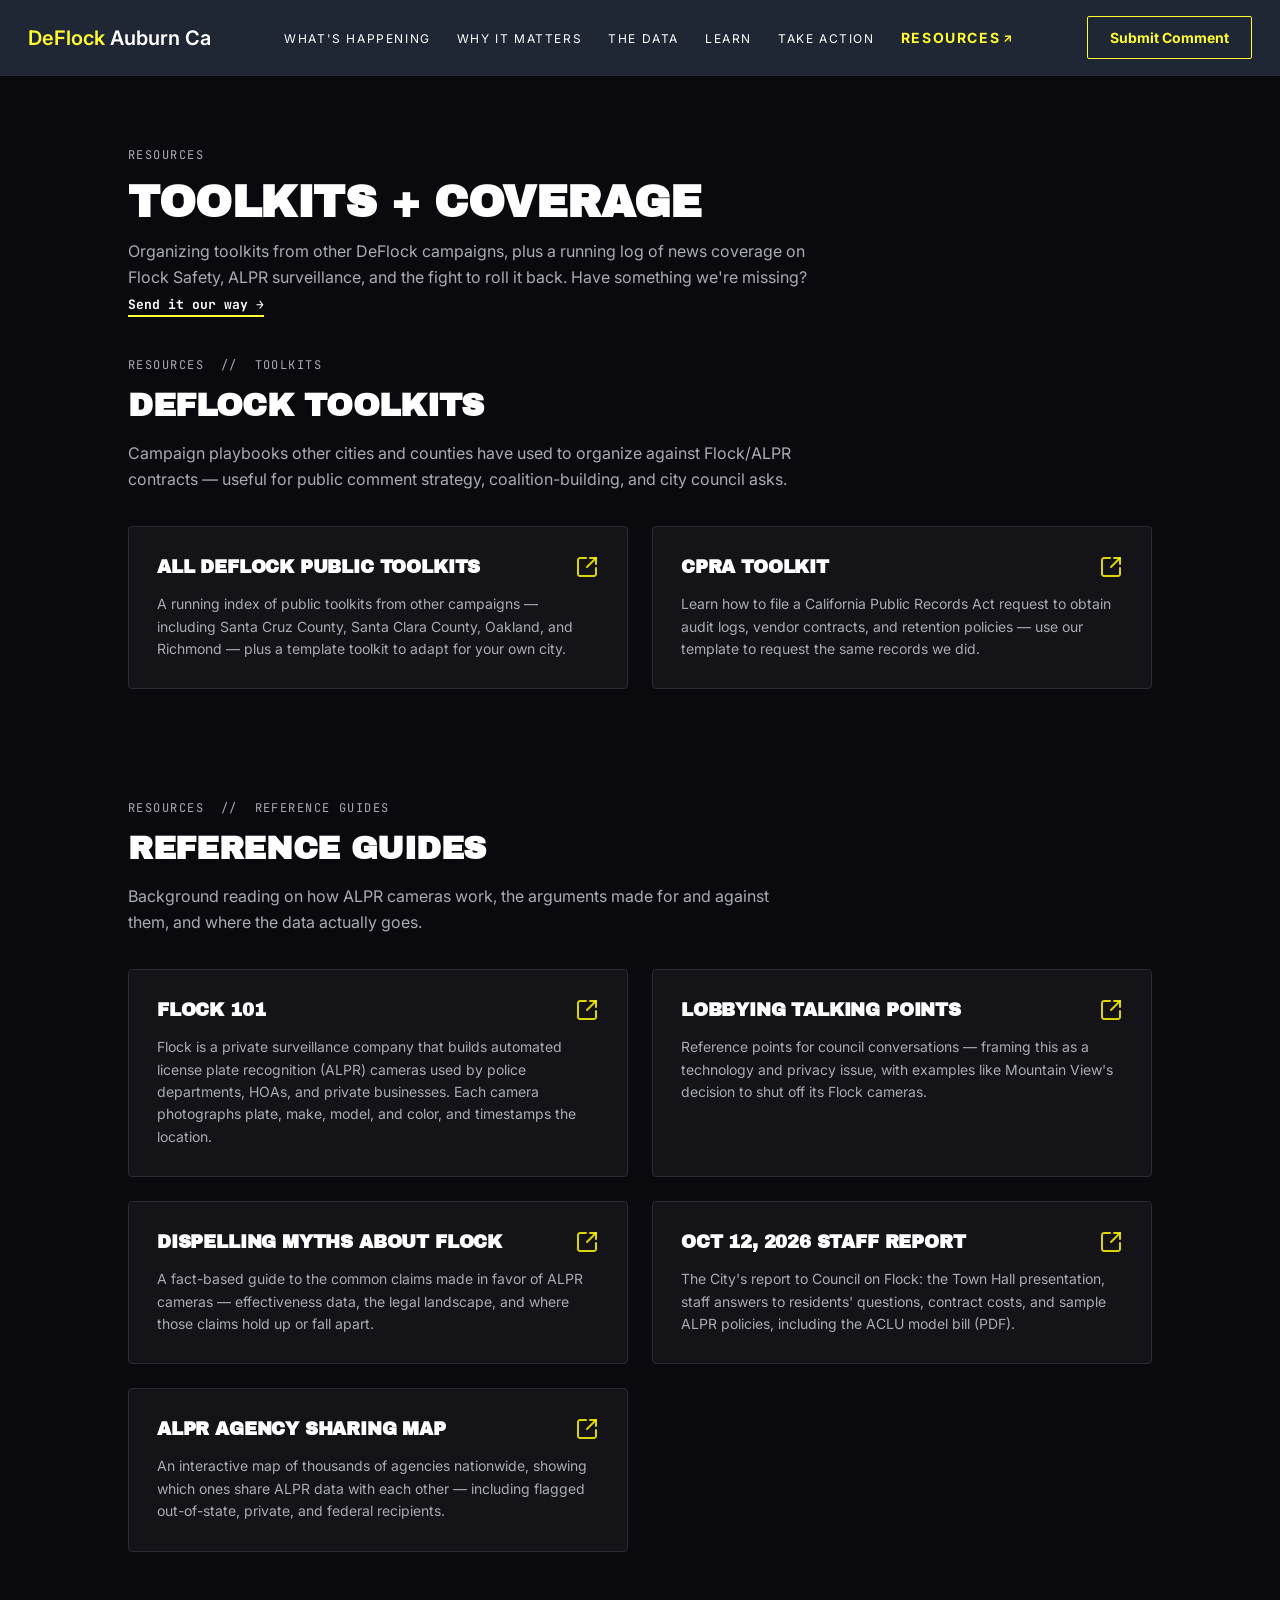
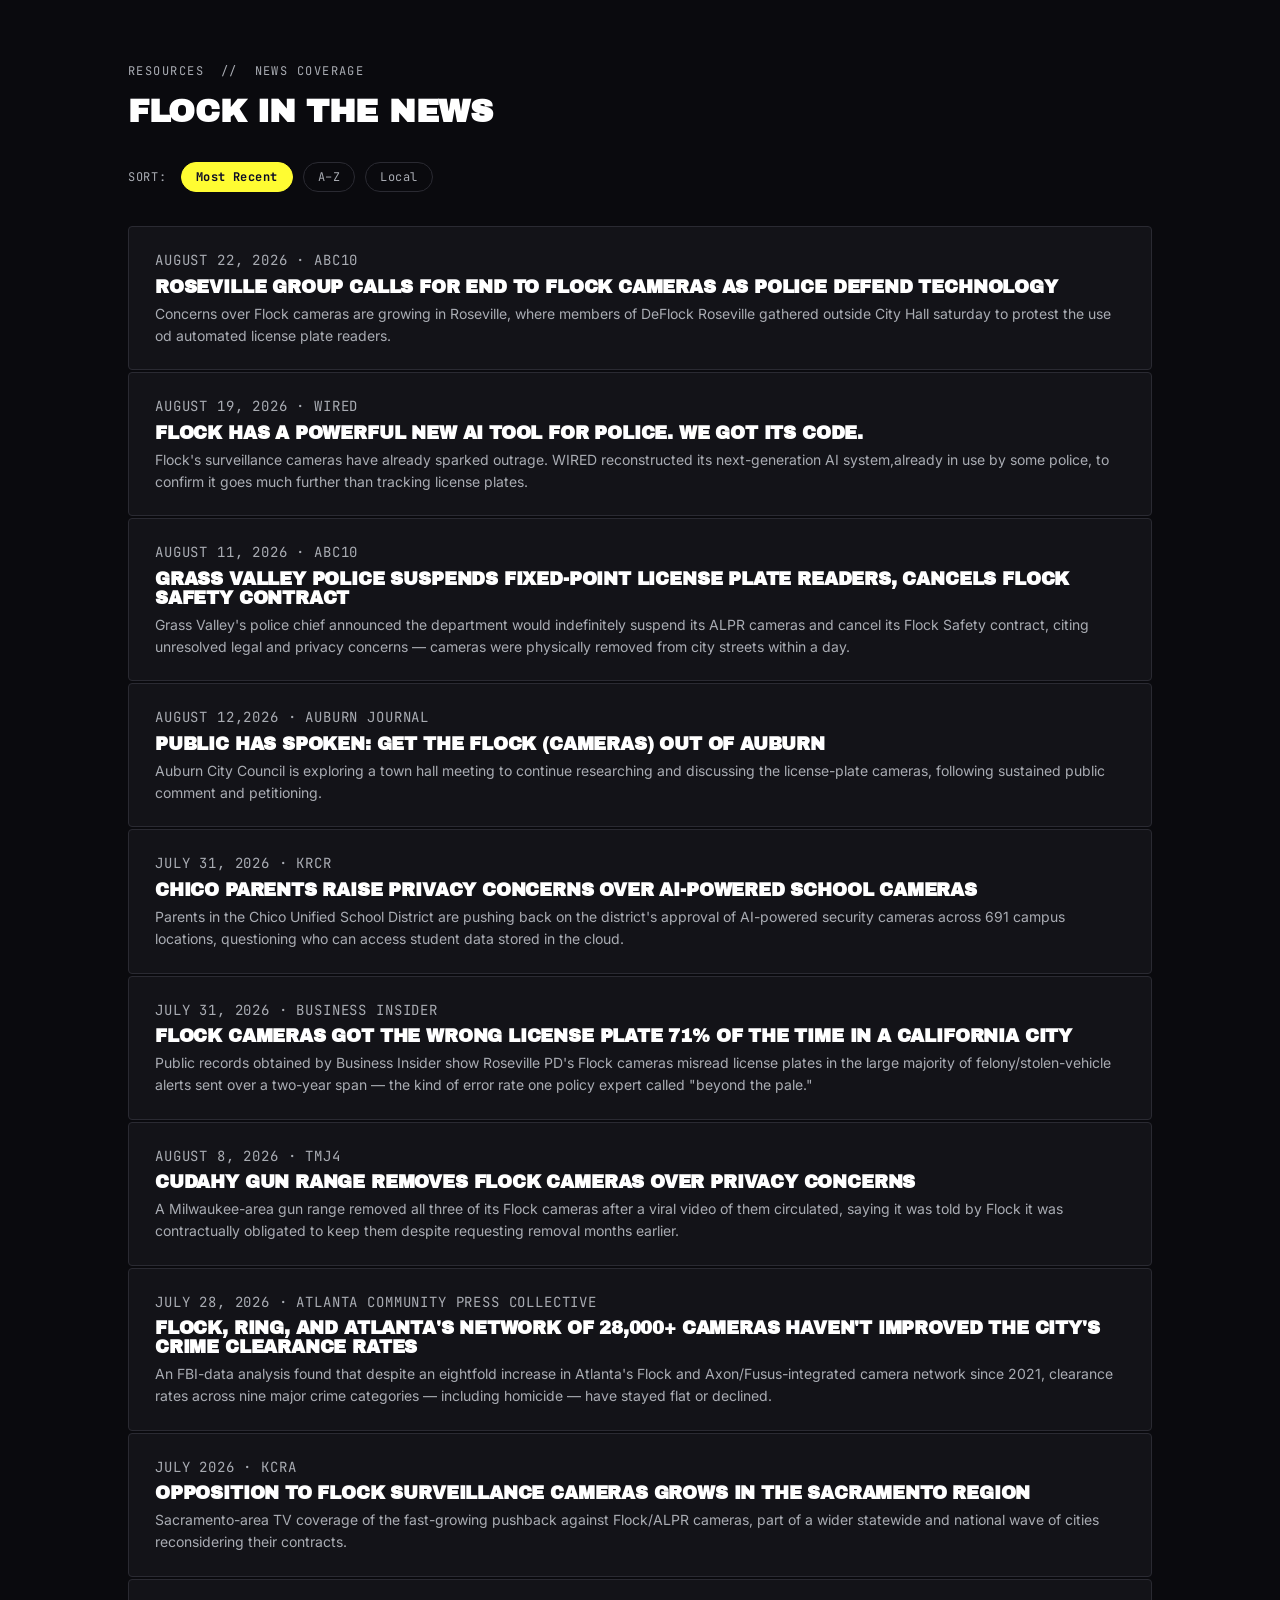
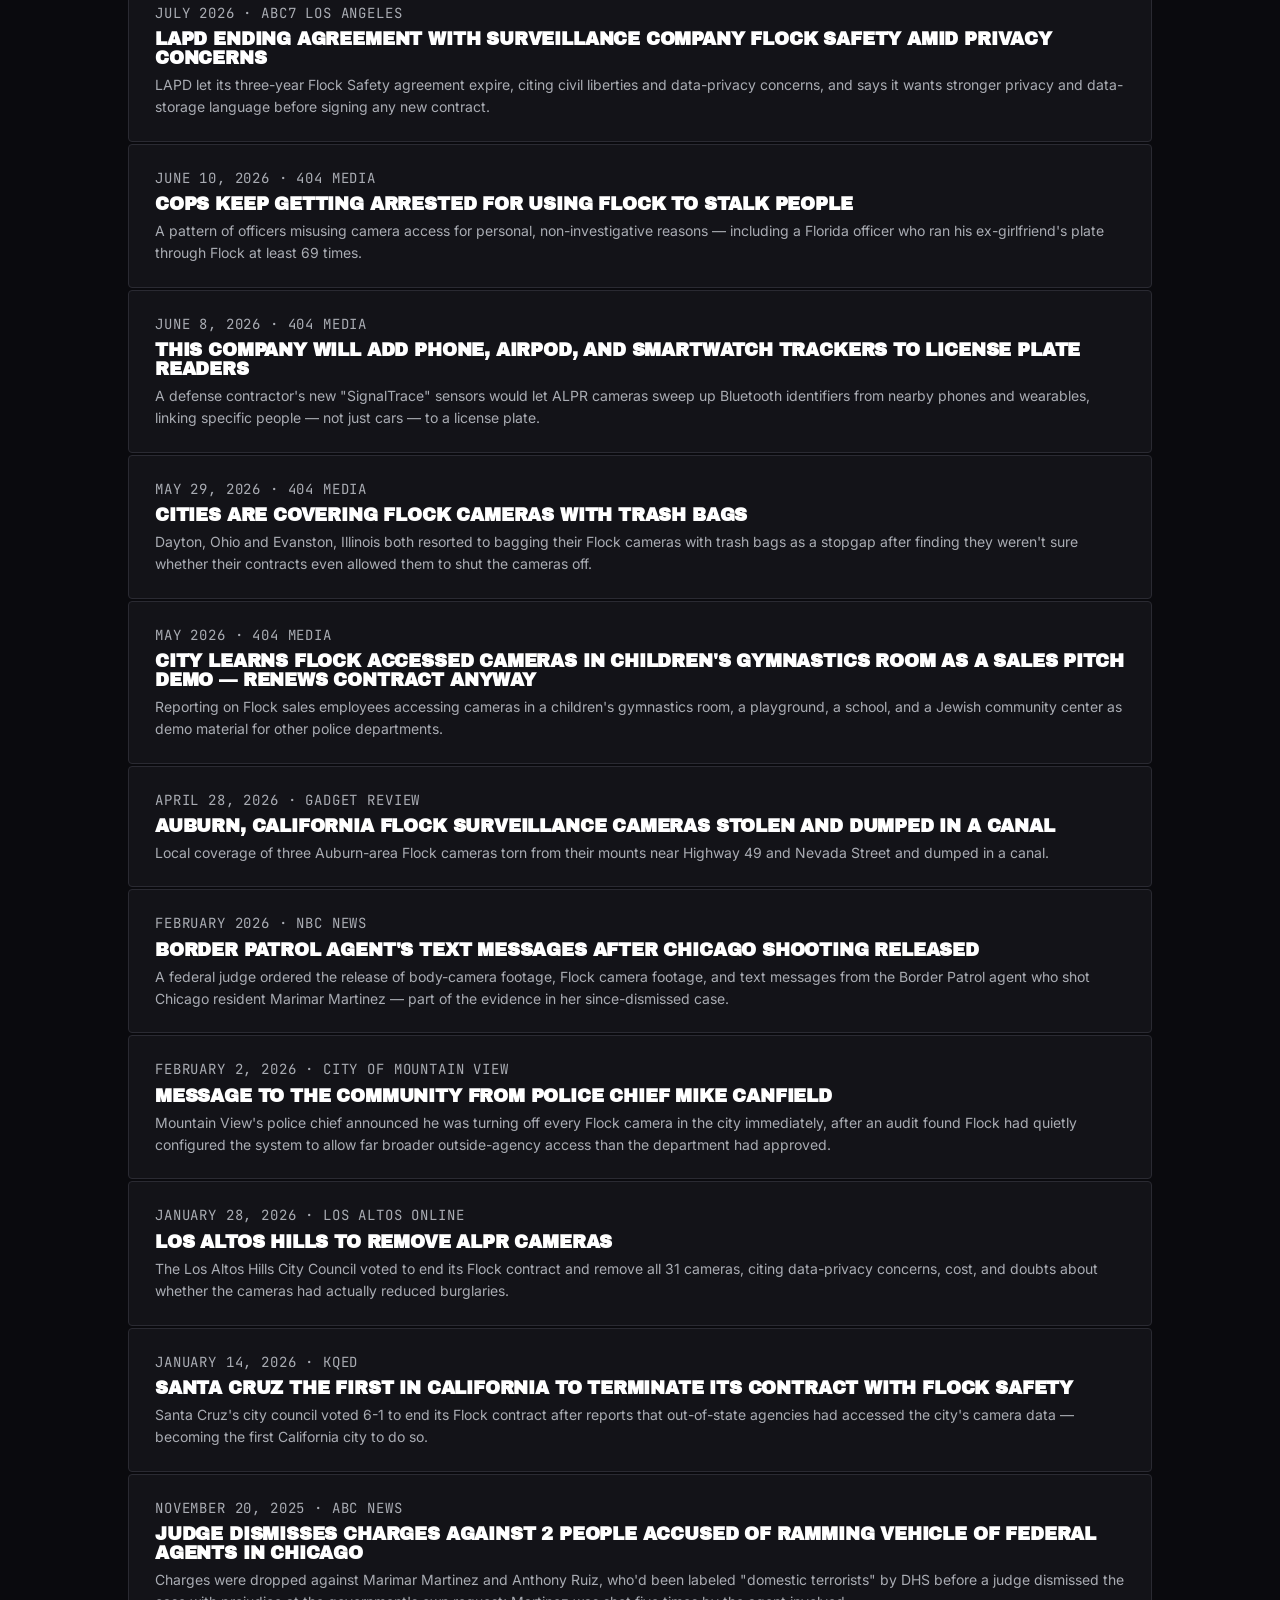
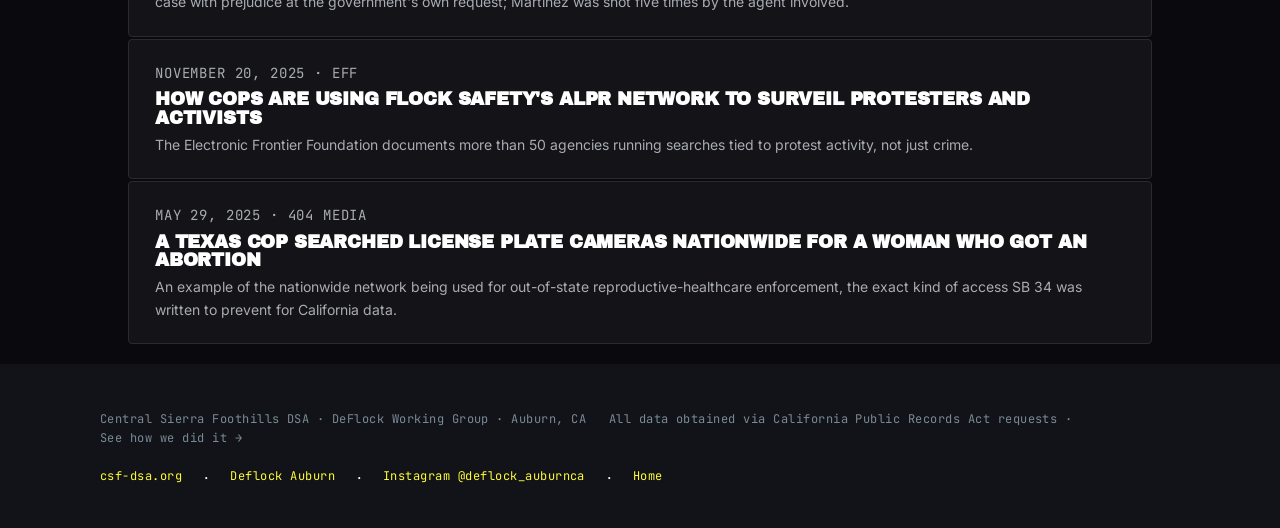
==== commit fc3c3750: "Add files via upload" ====
--- a/resources.html
+++ b/resources.html
@@ -93,6 +93,13 @@
       </div>
       <p>A fact-based guide to the common claims made in favor of ALPR cameras — effectiveness data, the legal landscape, and where those claims hold up or fall apart.</p>
     </a>
+    <a href="docs/2026-10-12-auburn-alpr-staff-report.pdf" class="learn-card" target="_blank" rel="noopener noreferrer">
+      <div class="learn-card-top">
+        <h3>OCT 12, 2026 STAFF REPORT</h3>
+        <img src="icons/square-arrow-out-up-right.svg" alt="" class="learn-icon" aria-hidden="true">
+      </div>
+      <p>The City's report to Council on Flock: the Town Hall presentation, staff answers to residents' questions, contract costs, and sample ALPR policies, including the ACLU model bill (PDF).</p>
+    </a>
     <a href="https://none-below.github.io/sm-alpr/sharing_map.html" class="learn-card" target="_blank" rel="noopener noreferrer">
       <div class="learn-card-top">
         <h3>ALPR AGENCY SHARING MAP</h3>
@@ -132,7 +139,7 @@
 
   <div class="news-grid" id="news-grid">
 
-   <a class="news-card" data-date="2026-08-22" data-local-order="1" href="https://www.abc10.com/article/news/local/roseville/roseville-group-calls-for-end-to-flock-cameras-as-police-defend-technology/103-a42d7afc-15d5-40cc-9bba-27b9a5b5f2c37" target="_blank" rel="noopener noreferrer">
+   <a class="news-card" data-date="2026-08-22" data-local-order="1" href="https://www.abc10.com/article/news/local/roseville/roseville-group-calls-for-end-to-flock-cameras-as-police-defend-technology/103-a42d7afc-15d5-40cc-9bba-27b9a5b5f2c3" target="_blank" rel="noopener noreferrer">
       <p class="news-meta">August 22, 2026 &middot; ABC10</p>
       <h3>Roseville group calls for end to Flock cameras as police defend technology</h3>
       <p>Concerns over Flock cameras are growing in Roseville, where members of DeFlock Roseville gathered outside City Hall saturday to protest the use od automated license plate readers.</p>
--- a/style.css
+++ b/style.css
@@ -2315,3 +2315,84 @@
 
 }
 }
+
+/* ============ LATEST: OCT 12 COUNCIL UPDATE ============ */
+.latest-section { max-width: none; background: var(--black); padding: 90px 28px 70px; }
+.latest-section > * { max-width: 1080px; margin-left: auto; margin-right: auto; }
+.latest-section .lede { margin-left: auto; margin-right: auto; max-width: 1080px; }
+.latest-section .lede { color: #C9CBD1; }
+
+.timeline {
+  display: grid;
+  grid-template-columns: repeat(4, 1fr);
+  gap: 2px;
+  margin-top: 34px;
+  background: var(--line-dark);
+  counter-reset: none;
+}
+.timeline li { background: var(--card-black); padding: 18px 20px; display: flex; flex-direction: column; gap: 6px; }
+.tl-date { font-family: var(--font-mono); font-size: 13px; font-weight: 700; color: var(--yellow); letter-spacing: .06em; text-transform: uppercase; }
+.tl-text { font-size: 13px; color: var(--gray-text); line-height: 1.45; }
+.timeline .tl-next { background: var(--yellow); }
+.timeline .tl-next .tl-date { color: var(--black); }
+.timeline .tl-next .tl-text { color: var(--black); font-weight: 600; }
+
+.latest-subhead {
+  font-family: var(--font-display);
+  text-transform: uppercase;
+  font-size: 20px;
+  line-height: 1.2;
+  color: var(--white);
+  margin-top: 56px;
+}
+
+.qa-grid {
+  display: grid;
+  grid-template-columns: 1fr 1fr;
+  gap: 2px;
+  background: var(--line-dark);
+  margin-top: 22px;
+}
+.qa-card { background: var(--card-black-2); padding: 30px; border-left: 3px solid var(--yellow); }
+.qa-num { font-family: var(--font-mono); font-size: 11px; letter-spacing: .12em; color: #C9C6FF; margin-bottom: 10px; }
+.qa-card h3 { font-family: var(--font-body); font-weight: 900; font-size: 24px; color: var(--yellow); margin-bottom: 14px; }
+.qa-says { font-size: 14px; color: #D6D4DA; }
+.qa-says strong, .qa-card .concern-list strong { color: var(--white); }
+.qa-label { display: block; font-family: var(--font-mono); font-size: 11px; letter-spacing: .08em; text-transform: uppercase; color: var(--gray-text); margin-bottom: 4px; }
+.qa-label-gap { margin-top: 18px; margin-bottom: 0; }
+.qa-card .concern-list li { color: #D6D4DA; font-size: 13px; }
+
+.latest-bottom { display: grid; grid-template-columns: 1fr 1fr; gap: 2px; margin-top: 2px; background: var(--line-dark); }
+.survey-box, .next-box { padding: 30px; }
+.survey-box { background: #EFEFEF; color: var(--black); }
+.survey-box .qa-num { color: var(--purple); }
+.survey-box h3, .next-box h3 { font-family: var(--font-body); font-weight: 900; font-size: 24px; margin-bottom: 12px; }
+.survey-box h3 { color: var(--purple); }
+.survey-box p { font-size: 14px; color: #4A4A50; }
+.survey-box .concern-list li { color: #2A2A32; font-size: 13px; }
+.survey-box .concern-list li::before { color: var(--purple); }
+.next-box { background: var(--violet); }
+.next-box .qa-num { color: #E4E1FF; }
+.next-box h3 { color: var(--white); }
+.next-box p { font-size: 14px; color: #E4E1FF; }
+.next-actions { display: flex; flex-wrap: wrap; align-items: center; gap: 14px 20px; margin-top: 22px; }
+.next-box .btn-outline-yellow { border-color: var(--white); color: var(--white); }
+.next-box .btn-outline-yellow:hover { background: rgba(255,255,255,.1); }
+.next-box .link-arrow { color: var(--white); font-family: var(--font-mono); font-size: 13px; font-weight: 700; text-decoration: none; }
+
+.latest-section .citation { margin-top: 20px; }
+.latest-section .citation a { color: #D9D68A; text-decoration: underline; }
+
+@media (max-width: 900px) {
+  .qa-grid, .latest-bottom { grid-template-columns: 1fr; }
+  .timeline { grid-template-columns: 1fr 1fr; }
+}
+@media (max-width: 560px) {
+  .latest-section { padding: 70px 18px 50px; }
+  .timeline { grid-template-columns: 1fr; }
+  .timeline li { flex-direction: row; align-items: baseline; gap: 14px; }
+  .tl-date { min-width: 52px; }
+  .qa-card, .survey-box, .next-box { padding: 24px 20px; }
+  .qa-card h3, .survey-box h3, .next-box h3 { font-size: 21px; }
+  .latest-subhead { font-size: 18px; margin-top: 44px; }
+}
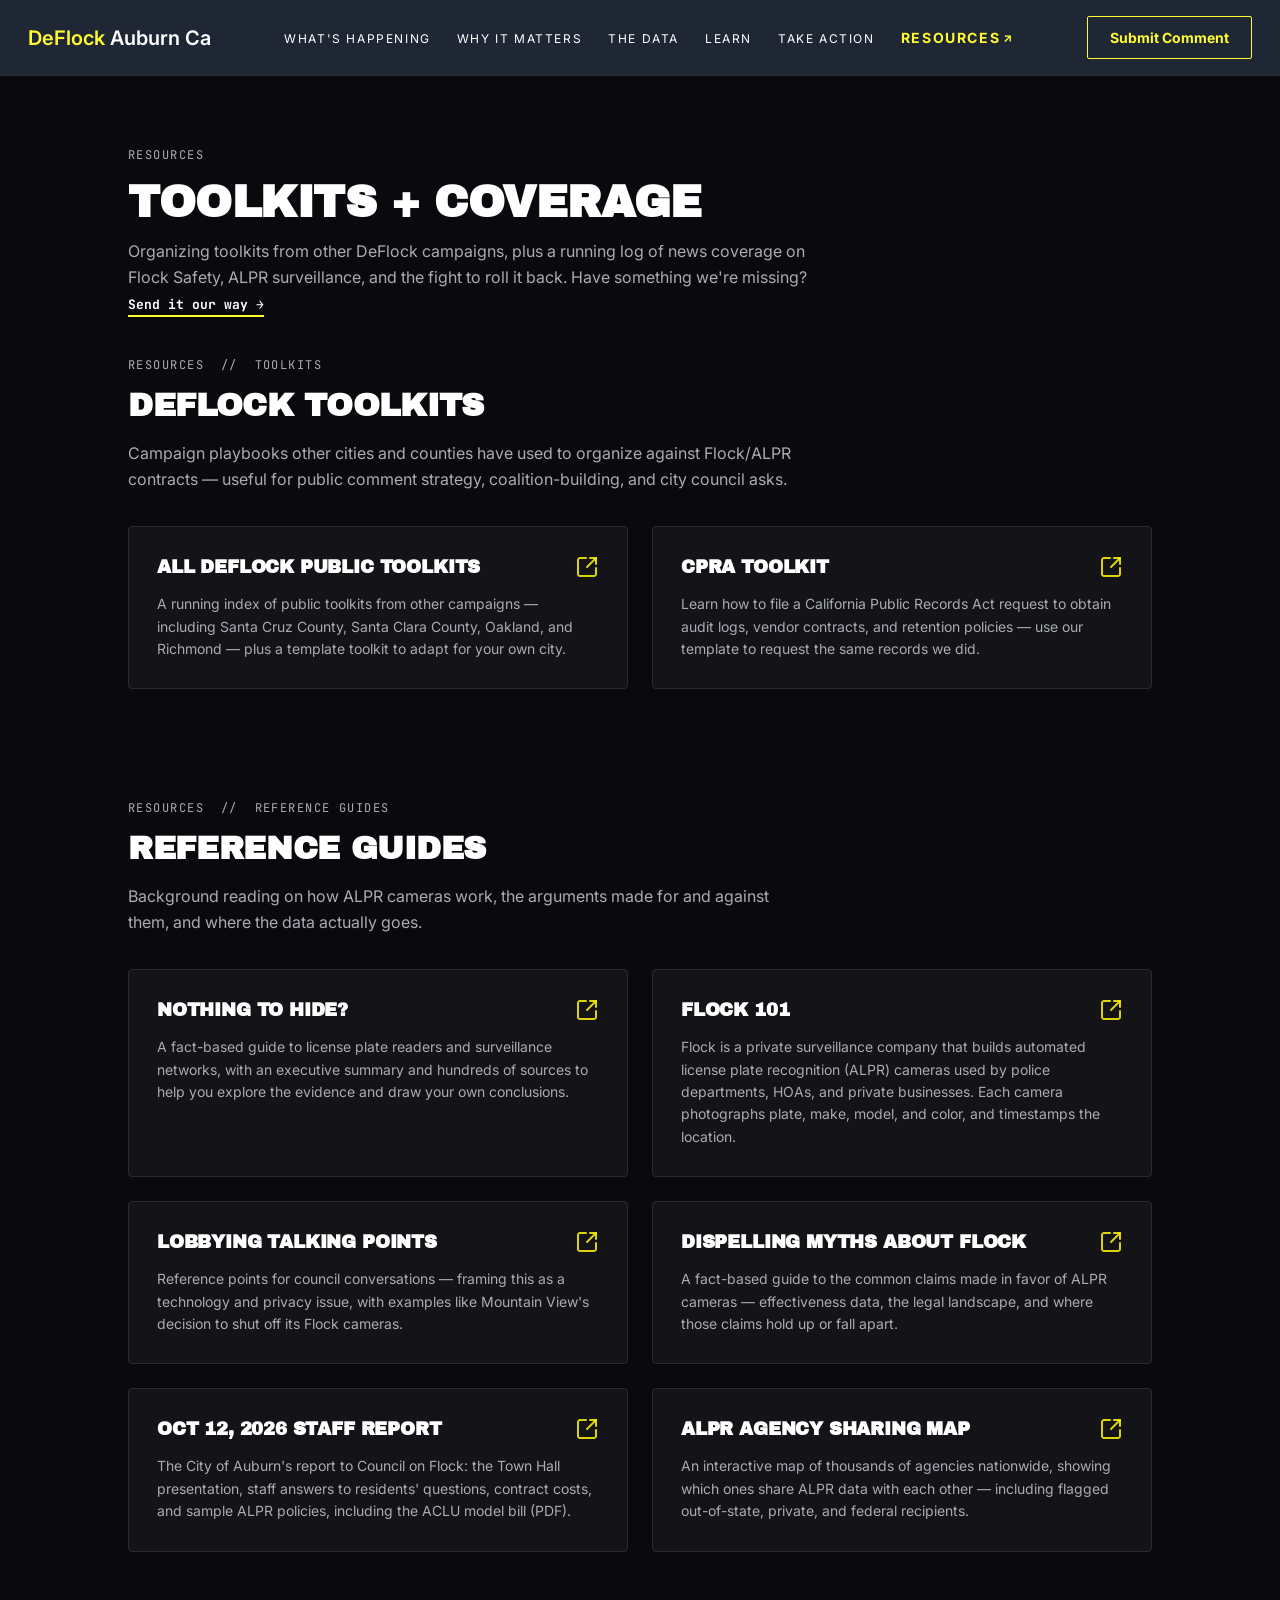
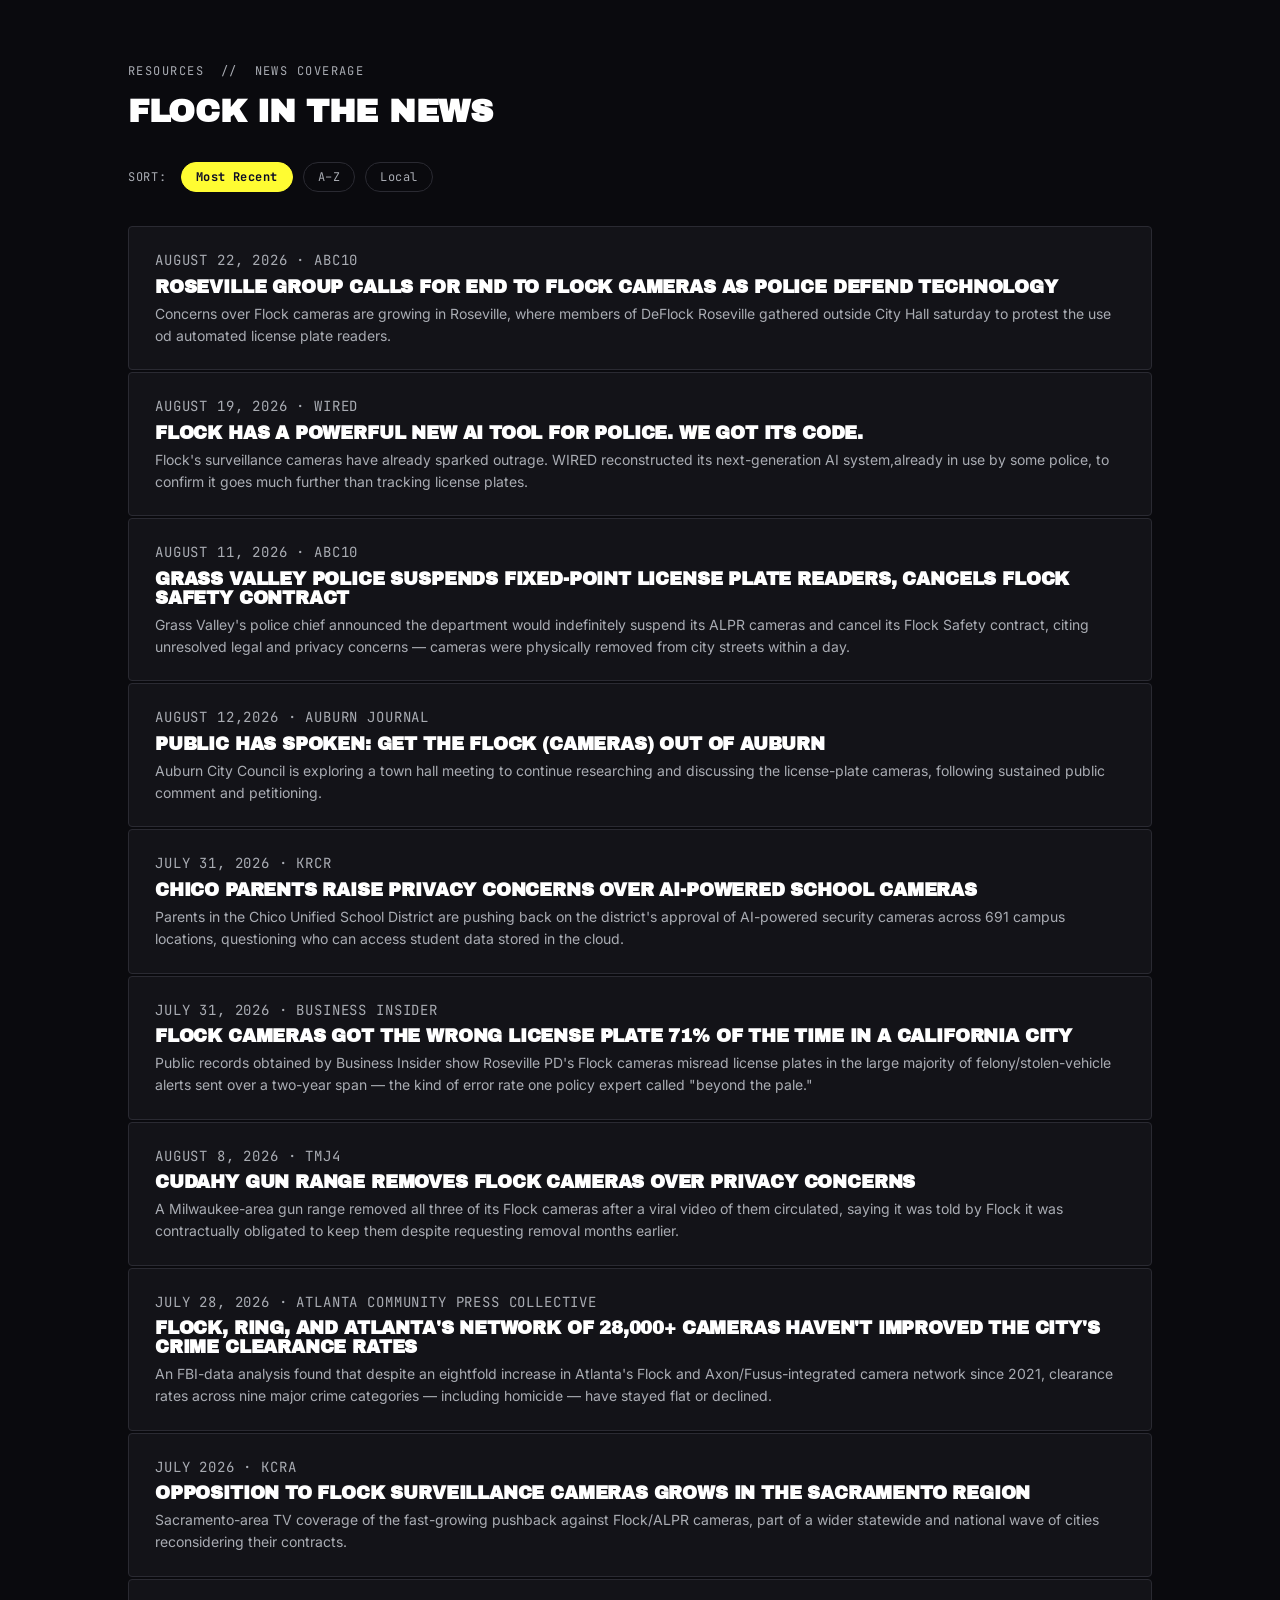
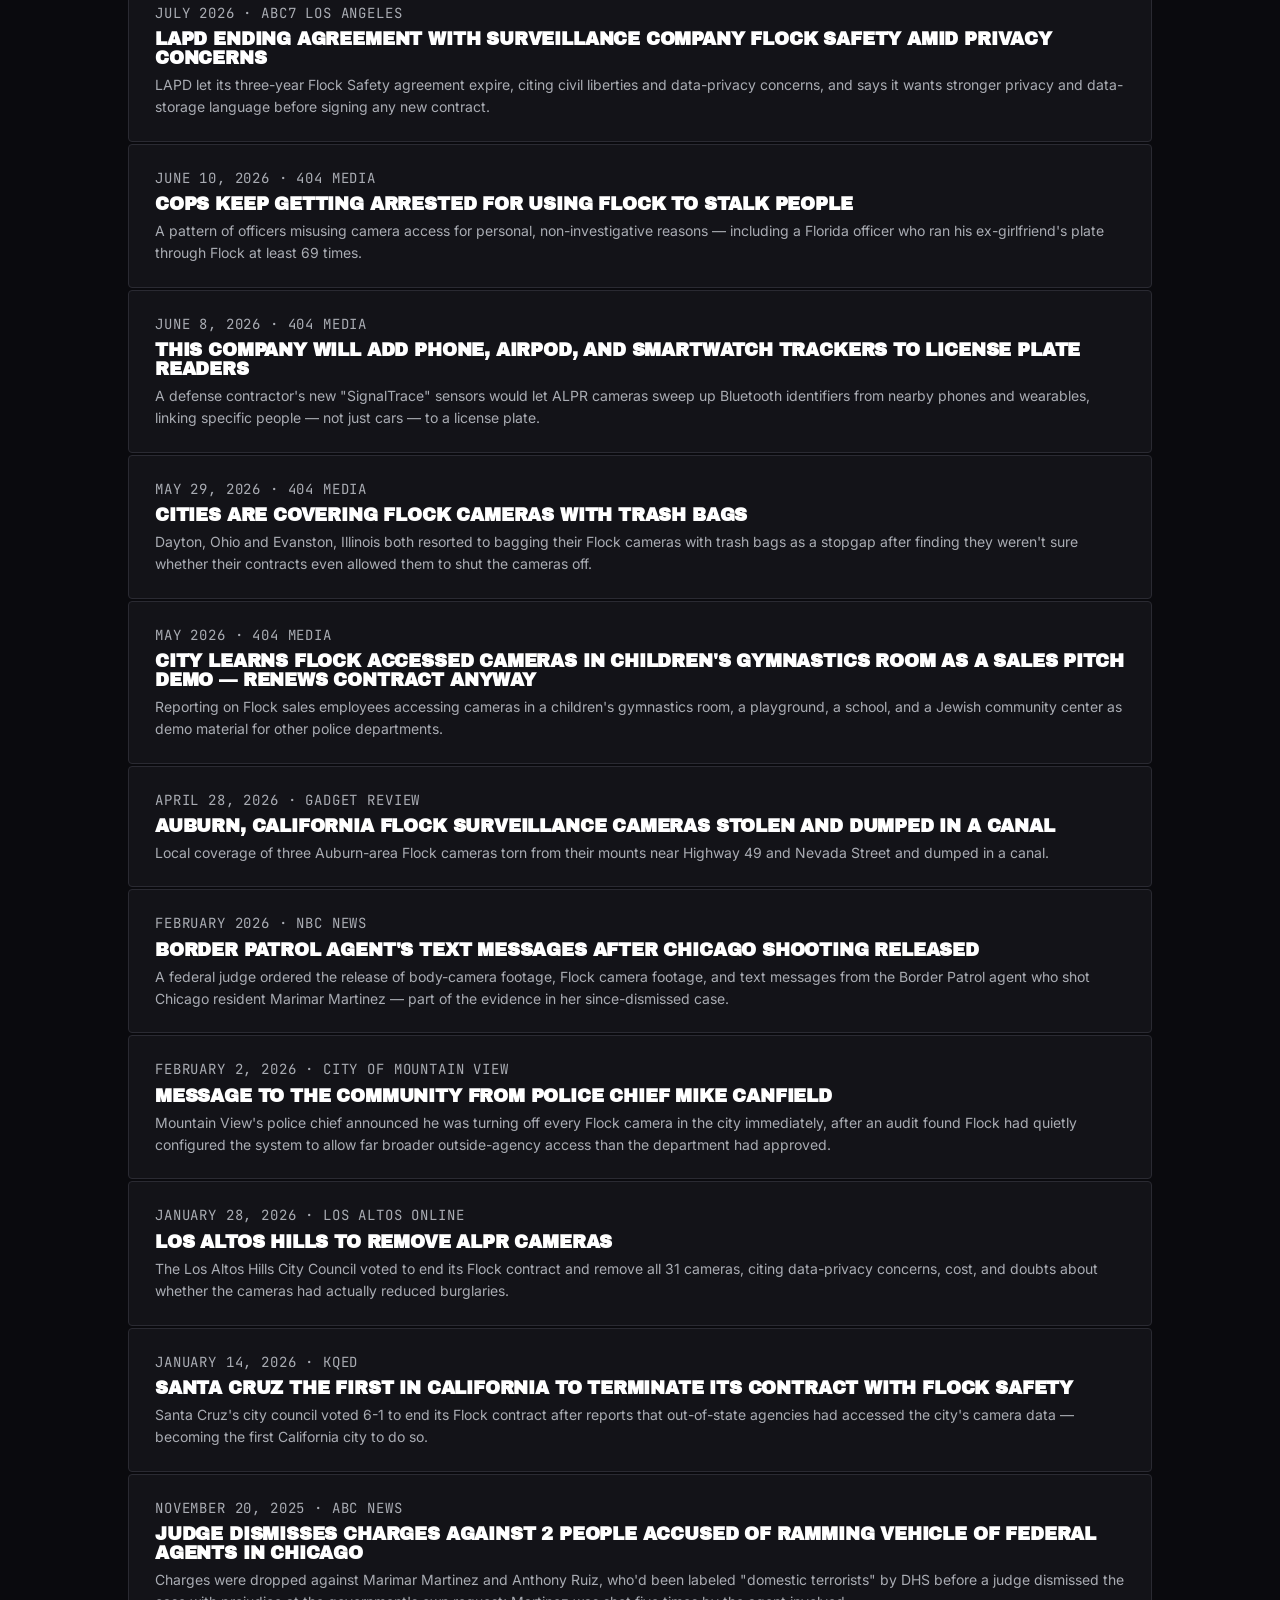
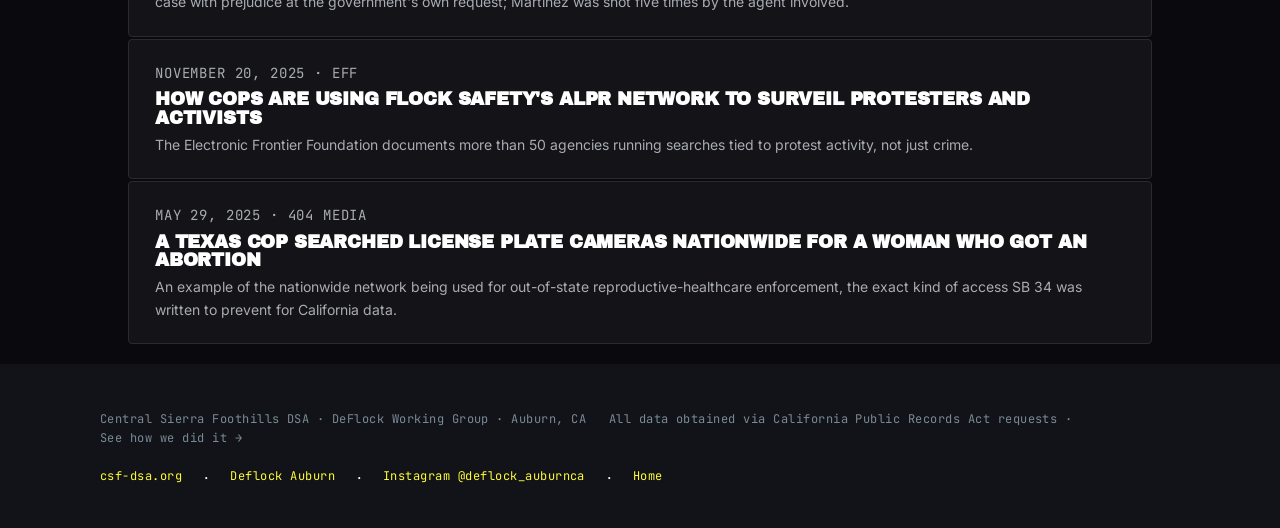
==== commit 07459114: "Add files via upload" ====
--- a/resources.html
+++ b/resources.html
@@ -72,6 +72,13 @@
   <p class="lede">Background reading on how ALPR cameras work, the arguments made for and against them, and where the data actually goes.</p>
 
   <div class="learn-grid" style="margin-top: 34px;">
+    <a href="https://nothing-to-hide---alpr-guide.web.app/" class="learn-card" target="_blank" rel="noopener noreferrer">
+      <div class="learn-card-top">
+        <h3>NOTHING TO HIDE?</h3>
+        <img src="icons/square-arrow-out-up-right.svg" alt="" class="learn-icon" aria-hidden="true">
+      </div>
+      <p>A fact-based guide to license plate readers and surveillance networks, with an executive summary and hundreds of sources to help you explore the evidence and draw your own conclusions.</p>
+    </a>
     <a href="https://deflocknc.com/flock-101.html" class="learn-card" target="_blank" rel="noopener noreferrer">
       <div class="learn-card-top">
         <h3>FLOCK 101</h3>
@@ -98,7 +105,7 @@
         <h3>OCT 12, 2026 STAFF REPORT</h3>
         <img src="icons/square-arrow-out-up-right.svg" alt="" class="learn-icon" aria-hidden="true">
       </div>
-      <p>The City's report to Council on Flock: the Town Hall presentation, staff answers to residents' questions, contract costs, and sample ALPR policies, including the ACLU model bill (PDF).</p>
+      <p>The City of Auburn's report to Council on Flock: the Town Hall presentation, staff answers to residents' questions, contract costs, and sample ALPR policies, including the ACLU model bill (PDF).</p>
     </a>
     <a href="https://none-below.github.io/sm-alpr/sharing_map.html" class="learn-card" target="_blank" rel="noopener noreferrer">
       <div class="learn-card-top">
@@ -303,4 +310,3 @@
 <!-- End of Statcounter Code -->
 </body>
 </html>
-
--- a/style.css
+++ b/style.css
@@ -2396,3 +2396,58 @@
   .qa-card h3, .survey-box h3, .next-box h3 { font-size: 21px; }
   .latest-subhead { font-size: 18px; margin-top: 44px; }
 }
+
+/* ============ LEARN CAROUSEL ============ */
+#learn .learn-carousel {
+  max-width: 1080px;
+  margin: 34px auto 0;
+}
+#learn .learn-viewport {
+  overflow-x: auto;
+  scrollbar-width: none;
+  scroll-snap-type: x mandatory;
+  overscroll-behavior-x: contain;
+  -webkit-overflow-scrolling: touch;
+}
+#learn .learn-viewport::-webkit-scrollbar { display: none; }
+#learn .learn-track {
+  display: flex;
+  gap: 24px;
+}
+#learn .learn-card {
+  box-sizing: border-box;
+  flex: 0 0 72%;
+  scroll-snap-align: start;
+}
+#learn .learn-card:focus-visible,
+#learn .learn-viewport:focus-visible {
+  outline: 2px solid var(--yellow);
+  outline-offset: 4px;
+}
+#learn .learn-carousel-controls {
+  display: flex;
+  align-items: center;
+  justify-content: center;
+  gap: 18px;
+  margin-top: 18px;
+}
+#learn .learn-carousel-controls .carousel-dots { margin-top: 0; }
+#learn .learn-carousel-controls .carousel-nav:disabled {
+  opacity: .4;
+  cursor: not-allowed;
+}
+#learn .learn-carousel-controls .carousel-nav:disabled:hover {
+  background: var(--card-black);
+  border-color: var(--line-dark);
+  color: var(--white);
+}
+#learn .learn-carousel-controls .carousel-dot[aria-current="true"] {
+  background: var(--yellow);
+  transform: scale(1.2);
+}
+
+@media (max-width: 640px) {
+  #learn .learn-card { flex-basis: 88%; }
+  #learn .learn-track { gap: 16px; }
+  #learn .learn-carousel-controls { gap: 12px; }
+}
